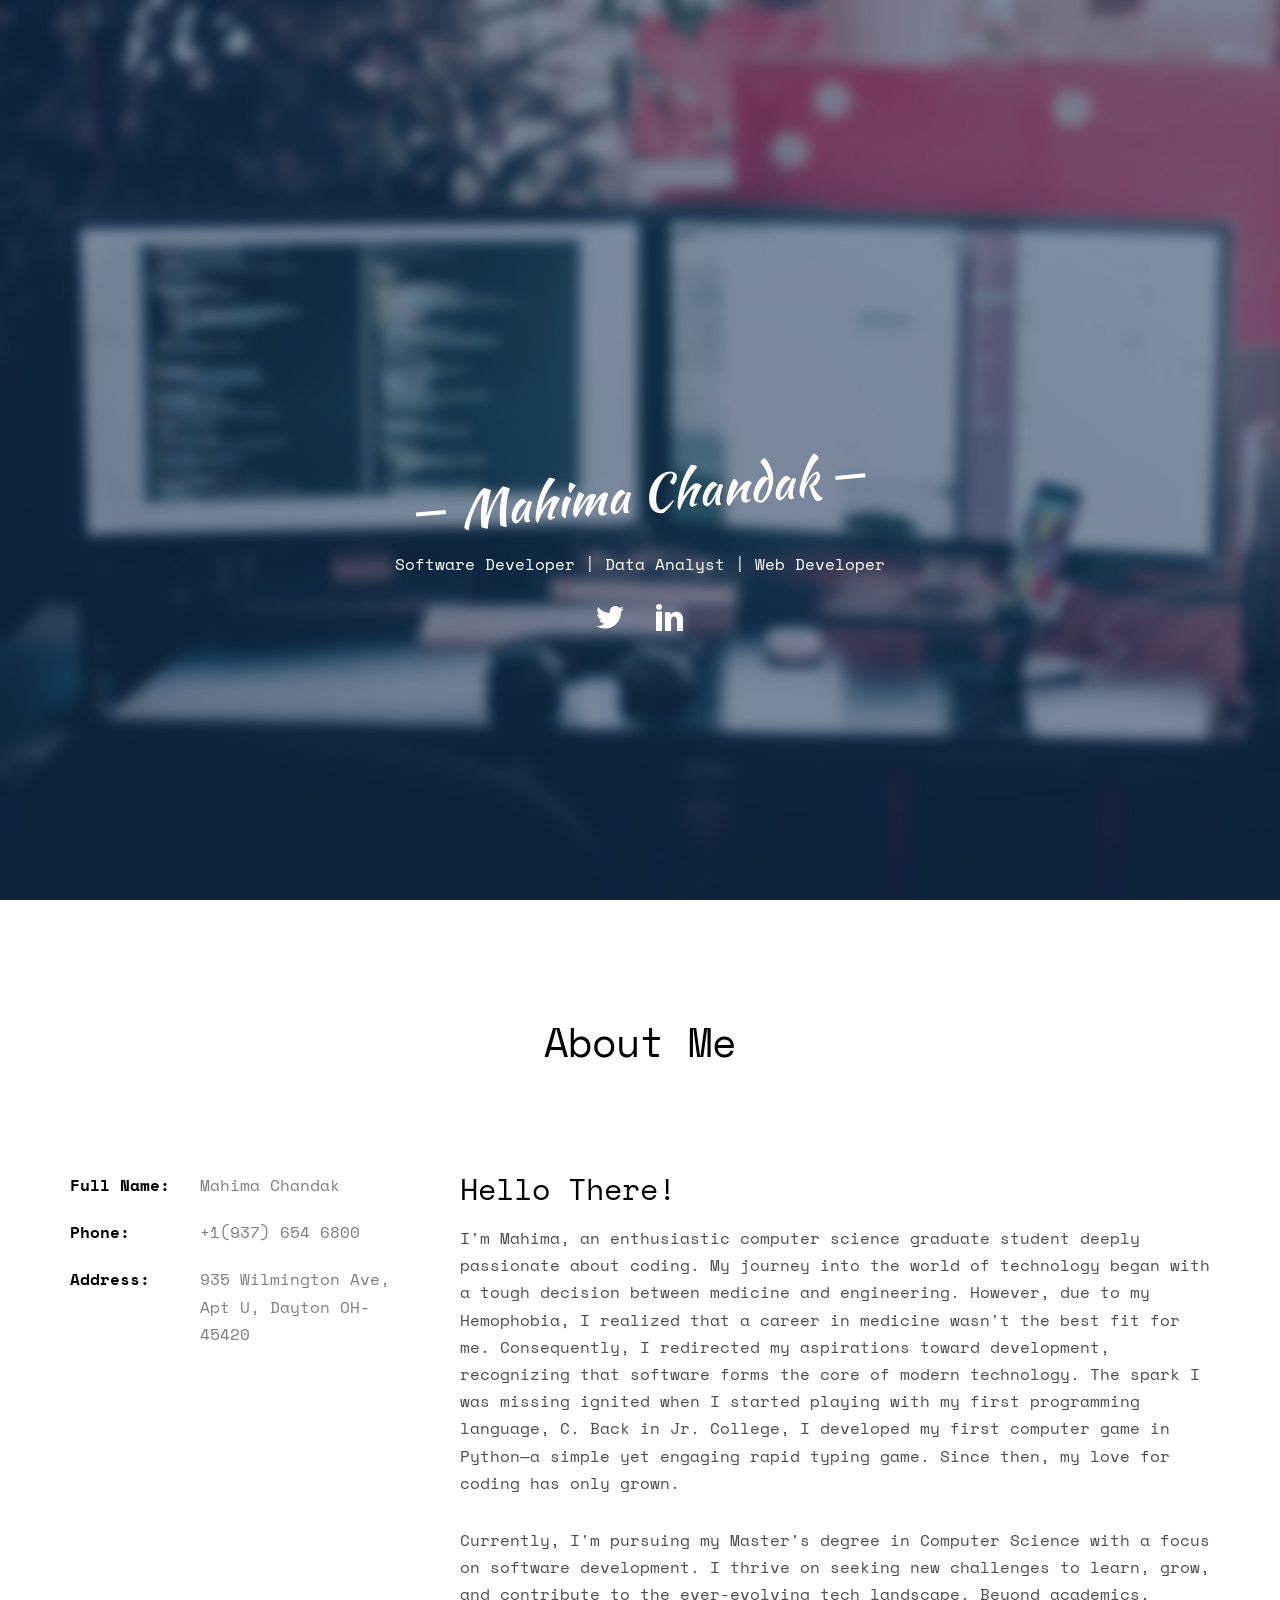
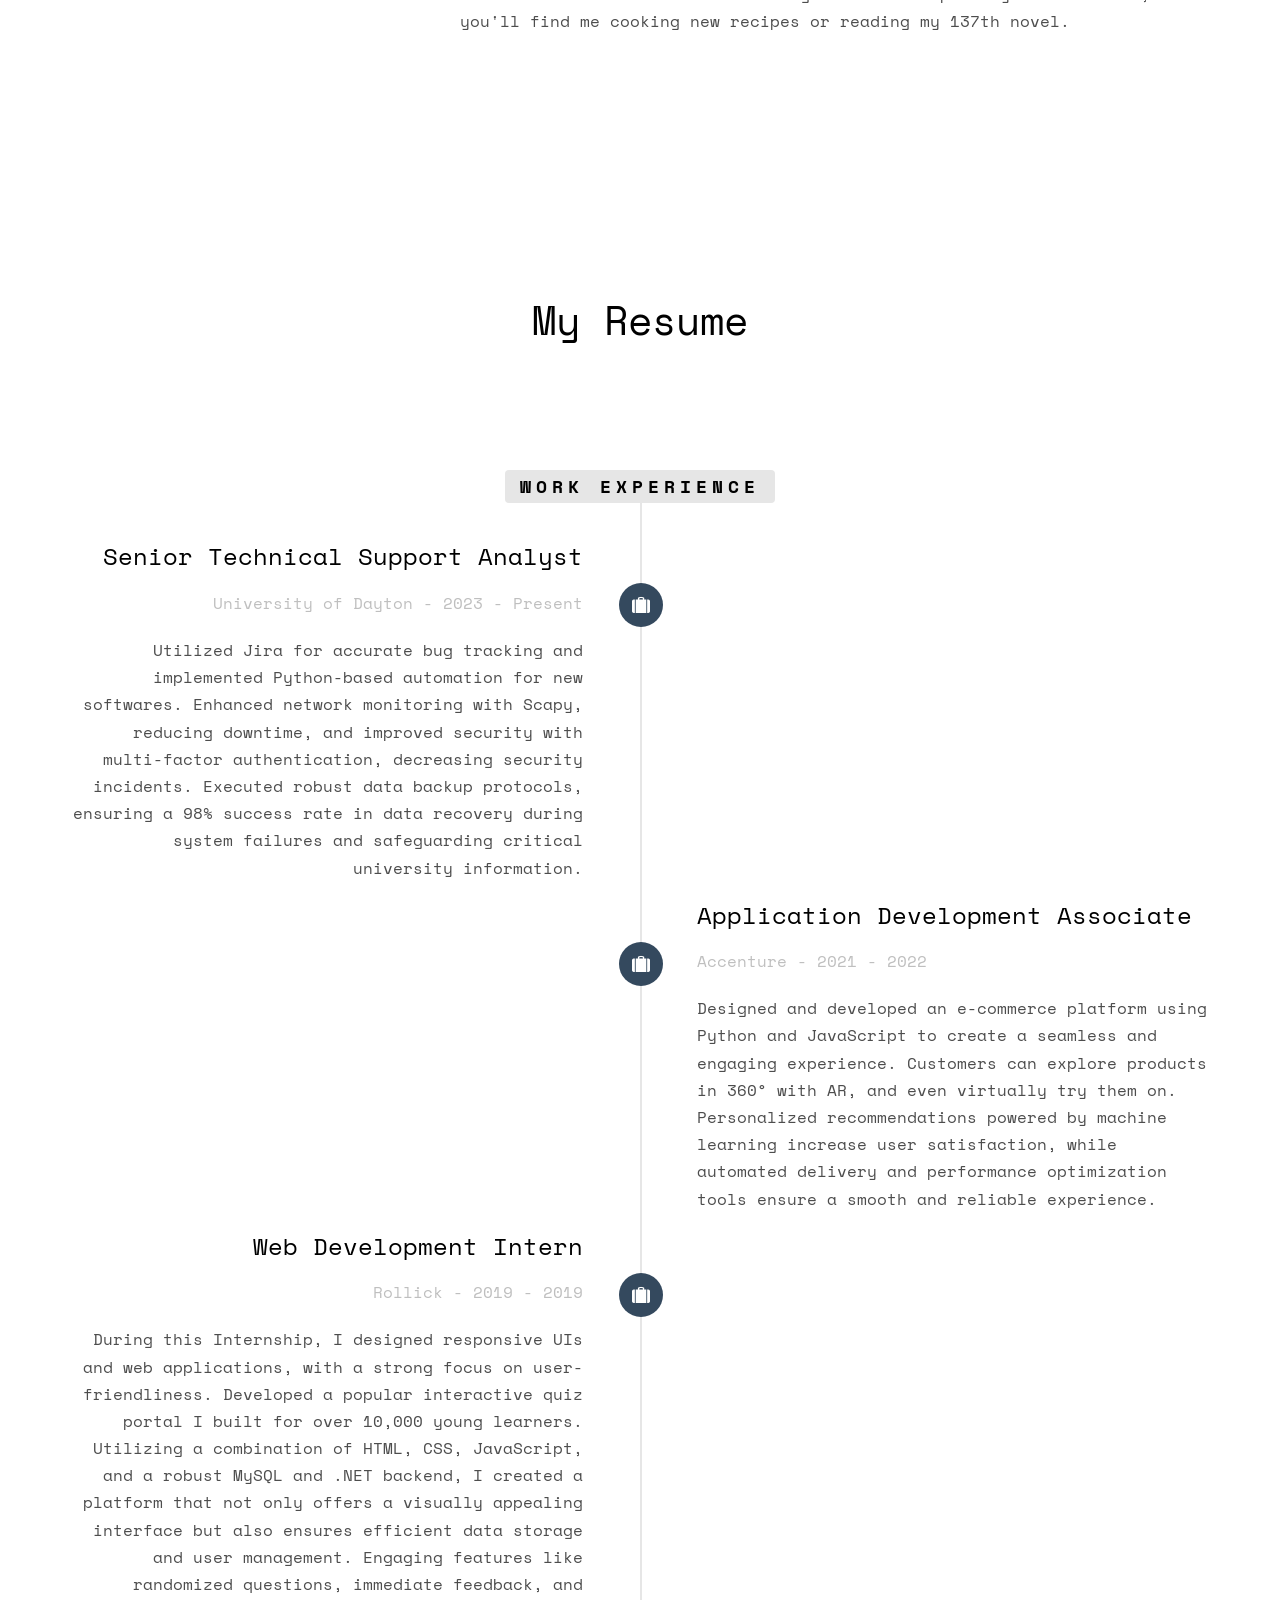
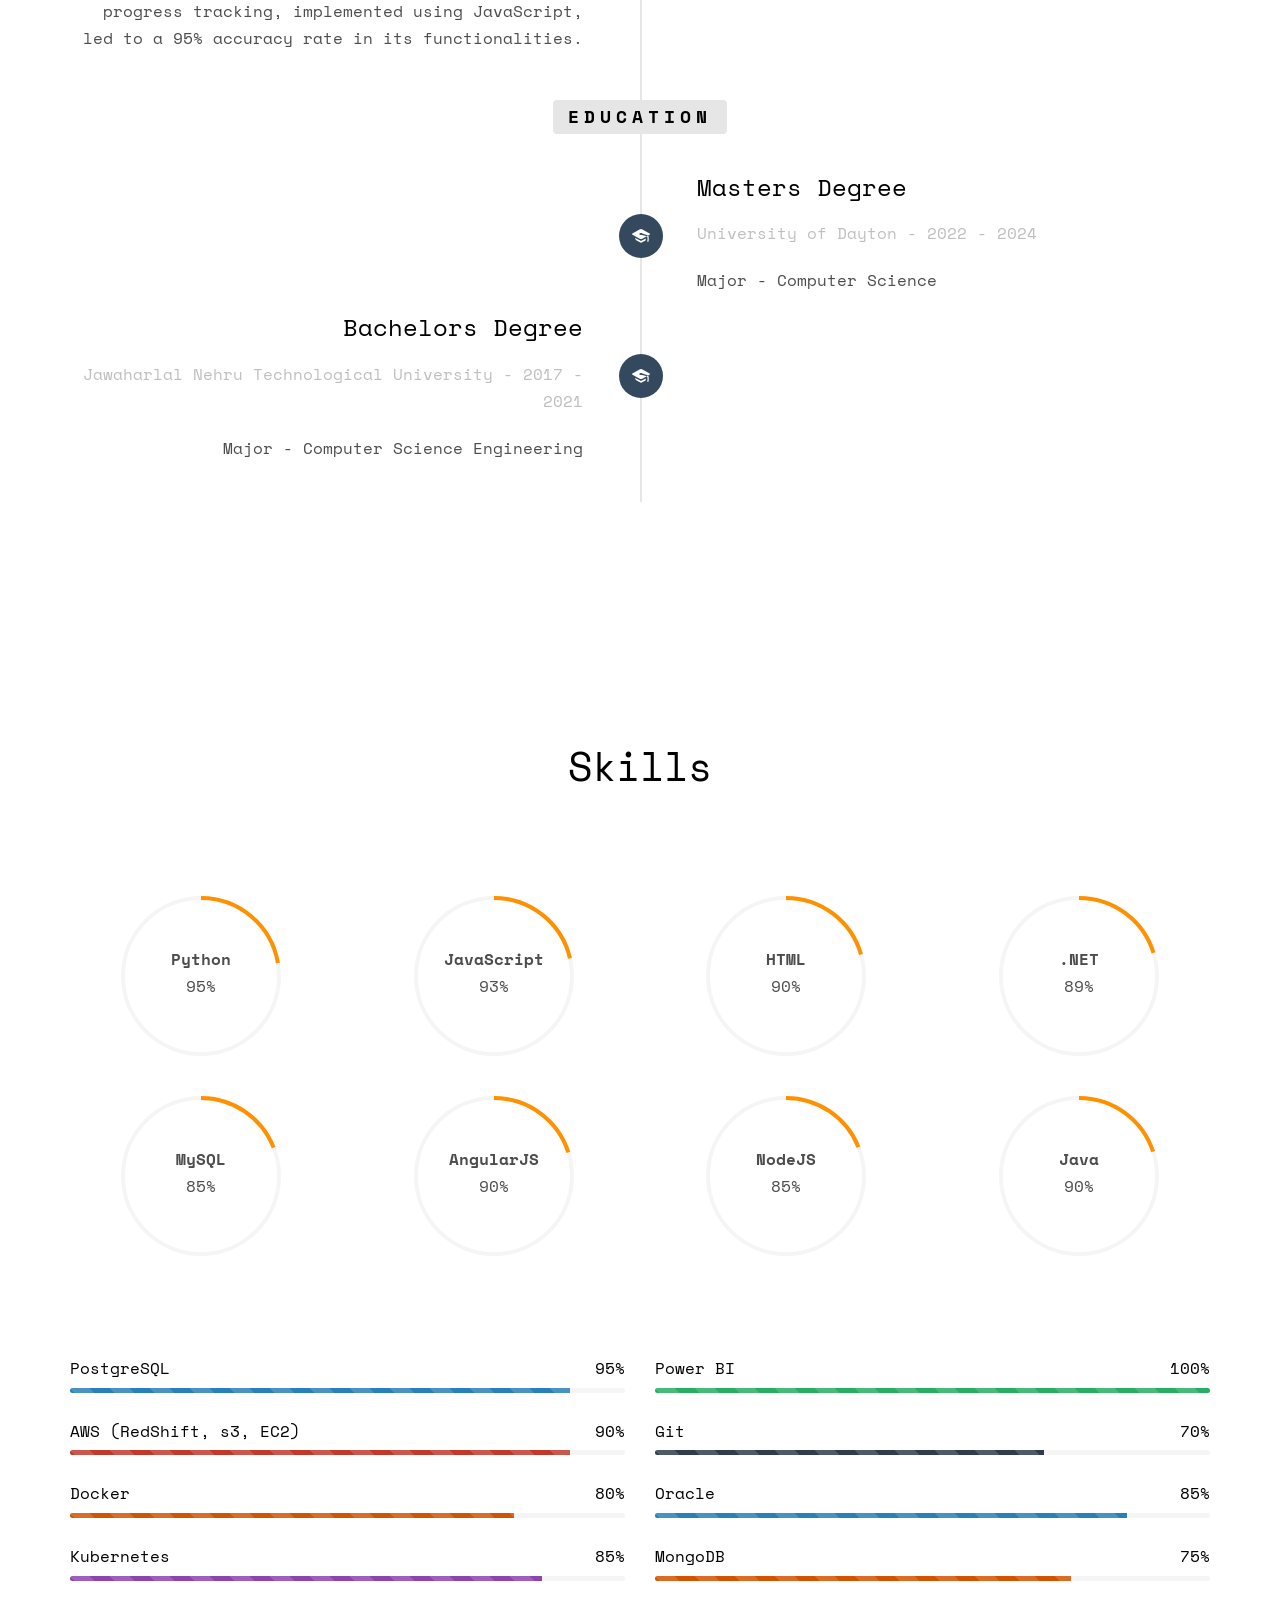
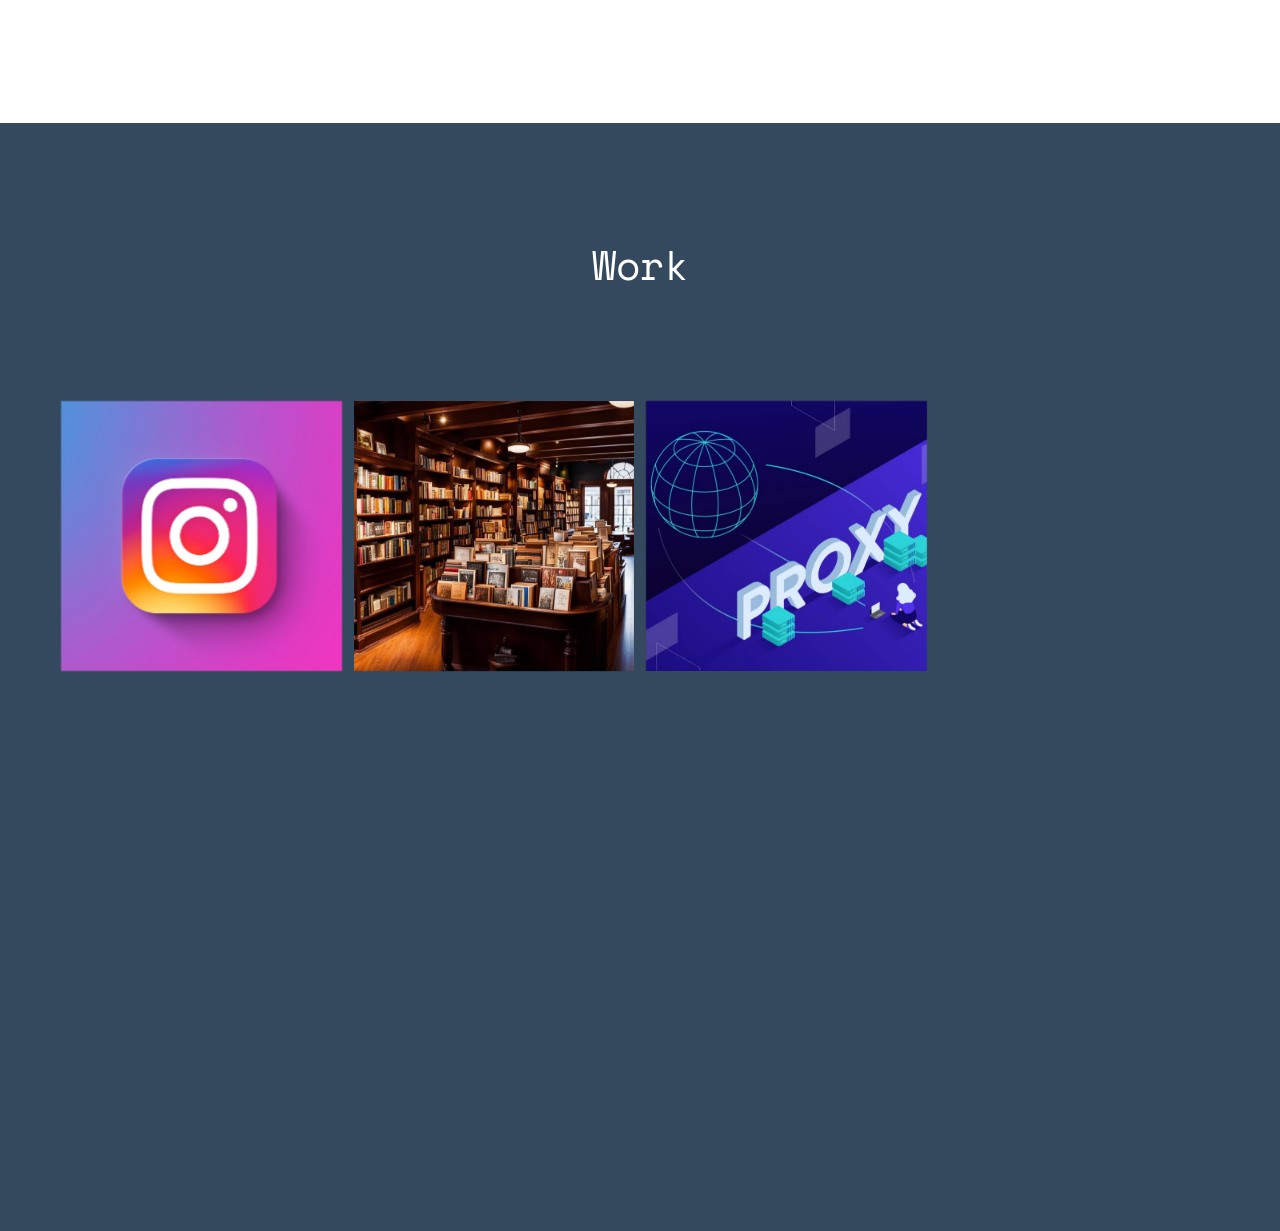
==== index.html @ 173ff475 "Add files via upload" ====
<!DOCTYPE HTML>
<html>
	<head>
	<meta charset="utf-8">
	<meta http-equiv="X-UA-Compatible" content="IE=edge">
	<title>Mahima Chandak</title>
	<meta name="viewport" content="width=device-width, initial-scale=1">
	<meta name="description" content="Portfolio site" />

  	<!-- Facebook and Twitter integration -->
	<meta property="og:title" content=""/>
	<meta property="og:image" content=""/>
	<meta property="og:url" content=""/>
	<meta property="og:site_name" content=""/>
	<meta property="og:description" content=""/>
	<meta name="twitter:title" content="" />
	<meta name="twitter:image" content="" />
	<meta name="twitter:url" content="" />
	<meta name="twitter:card" content="" />

	<link href="https://fonts.googleapis.com/css?family=Space+Mono" rel="stylesheet">
	<link href="https://fonts.googleapis.com/css?family=Kaushan+Script" rel="stylesheet">
	
	<!-- Animate.css -->
	<link rel="stylesheet" href="css/animate.css">
	<!-- Icomoon Icon Fonts-->
	<link rel="stylesheet" href="css/icomoon.css">
	<!-- Bootstrap  -->
	<link rel="stylesheet" href="css/bootstrap.css">

	<!-- Theme style  -->
	<link rel="stylesheet" href="css/style.css">

	<!-- Modernizr JS -->
	<script src="js/modernizr-2.6.2.min.js"></script>
	<!-- FOR IE9 below -->
	<!--[if lt IE 9]>
	<script src="js/respond.min.js"></script>
	<![endif]-->

	</head>
	<body>
		
	<div class="fh5co-loader"></div>
	
	<div id="page">	
	<header id="fh5co-header" class="fh5co-cover js-fullheight" role="banner" style="background-image:url(images/cover_bg_3.jpg);" data-stellar-background-ratio="0.5">
		<div class="overlay"></div>
		<div class="container">
			<div class="row">
				<div class="col-md-8 col-md-offset-2 text-center">
					<div class="display-t js-fullheight">
						<div class="display-tc js-fullheight animate-box" data-animate-effect="fadeIn">
							<div class="profile-thumb" style="background: url(images/user-3.jpg);"></div>
							<h1><span>Mahima Chandak</span></h1>
							<h3><span>Software Developer | Data Analyst | Web Developer</span></h3>
							<p>
								<ul class="fh5co-social-icons">
									<li><a href="https://twitter.com/mahimachandak5" target="_blank" rel="noreferrer"><i class="icon-twitter2"></i></a></li>
									<!-- <li><a href="#"><i class="icon-facebook2"></i></a></li> -->
									<li><a href="https://www.linkedin.com/in/chandak-mahima/" target="_blank" rel="noreferrer"x`x`><i class="icon-linkedin2"></i></a></li>
									<!-- <li><a href="#"><i class="icon-dribbble2"></i></a></li> -->
								</ul>
							</p>
						</div>
					</div>
				</div>
			</div>
		</div>
	</header>

	<div id="fh5co-about" class="animate-box">
		<div class="container">
			<div class="row">
				<div class="col-md-8 col-md-offset-2 text-center fh5co-heading">
					<h2>About Me</h2>
				</div>
			</div>
			<div class="row">
				<div class="col-md-4">
					<ul class="info">
						<li><span class="first-block">Full Name:</span><span class="second-block">Mahima Chandak</span></li>
						<li><span class="first-block">Phone:</span><span class="second-block">+1(937) 654 6800</span></li>
						<!-- <li><span class="first-block">Email:</span><span class="second-block">mahimachandak0511@gmail.com</span></li> -->
						<li><span class="first-block">Address:</span><span class="second-block">935 Wilmington Ave, Apt U, Dayton OH-45420</span></li>
					</ul>
				</div>
				<div class="col-md-8">
					<h2>Hello There!</h2>
					<p>I'm Mahima, an enthusiastic computer science graduate student deeply passionate about coding. My journey into the world of technology began with a tough decision between medicine and engineering. However, due to my Hemophobia, I realized that a career in medicine wasn't the best fit for me. Consequently, I redirected my aspirations toward development, recognizing that software forms the core of modern technology.
						The spark I was missing ignited when I started playing with my first programming language, C. Back in Jr. College, I developed my first computer game in Python—a simple yet engaging rapid typing game. Since then, my love for coding has only grown.
						</p>
					<p>Currently, I'm pursuing my Master's degree in Computer Science with a focus on software development. I thrive on seeking new challenges to learn, grow, and contribute to the ever-evolving tech landscape.
						Beyond academics, you'll find me cooking new recipes or reading my 137th novel. </p>
					<p>
						<!-- <ul class="fh5co-social-icons">
							<li><a href="#"><i class="icon-twitter2"></i></a></li>
							<li><a href="#"><i class="icon-facebook3"></i></a></li>
							<li><a href="#"><i class="icon-linkedin2"></i></a></li>
							<li><a href="#"><i class="icon-dribbble2"></i></a></li>
						</ul> -->
					</p>
				</div>
			</div>
		</div>
	</div>

	<div id="fh5co-resume" class="fh5co-bg-color">
		<div class="container">
			<div class="row animate-box">
				<div class="col-md-8 col-md-offset-2 text-center fh5co-heading">
					<h2>My Resume</h2>
				</div>
			</div>
			<div class="row">
				<div class="col-md-12 col-md-offset-0">
					<ul class="timeline">
						<li class="timeline-heading text-center animate-box">
							<div><h3>Work Experience</h3></div>
						</li>
						<li class="animate-box timeline-unverted">
							<div class="timeline-badge"><i class="icon-suitcase"></i></div>
							<div class="timeline-panel">
								<div class="timeline-heading">
									<h3 class="timeline-title">Senior Technical Support Analyst </h3>
									<span class="company">University of Dayton - 2023 - Present</span>
								</div>
								<div class="timeline-body">
									<p>Utilized Jira for accurate bug tracking and implemented Python-based automation for new softwares. Enhanced network monitoring with Scapy, reducing downtime, and improved security with multi-factor authentication, decreasing security incidents. Executed robust data backup protocols, ensuring a 98% success rate in data recovery during system failures and safeguarding critical university information.</p>
								</div>
							</div>
						</li>
						<li class="timeline-inverted animate-box">
							<div class="timeline-badge"><i class="icon-suitcase"></i></div>
							<div class="timeline-panel">
								<div class="timeline-heading">
									<h3 class="timeline-title">Application Development Associate</h3>
									<span class="company">Accenture - 2021 - 2022</span>
								</div>
								<div class="timeline-body">
									<p>Designed and developed an e-commerce platform using Python and JavaScript to create a seamless and engaging experience. Customers can explore products in 360° with AR, and even virtually try them on. Personalized recommendations powered by machine learning increase user satisfaction, while automated delivery and performance optimization tools ensure a smooth and reliable experience. </p>
								</div>
							</div>
						</li>
						<li class="animate-box timeline-unverted">
							<div class="timeline-badge"><i class="icon-suitcase"></i></div>
							<div class="timeline-panel">
								<div class="timeline-heading">
									<h3 class="timeline-title">Web Development Intern</h3>
									<span class="company">Rollick - 2019 - 2019</span>
								</div>
								<div class="timeline-body">
									<p>During this Internship, I designed responsive UIs and web applications, with a strong focus on user-friendliness. Developed a popular interactive quiz portal I built for over 10,000 young learners. Utilizing a combination of HTML, CSS, JavaScript, and a robust MySQL and .NET backend, I created a platform that not only offers a visually appealing interface but also ensures efficient data storage and user management. Engaging features like randomized questions, immediate feedback, and progress tracking, implemented using JavaScript, led to a 95% accuracy rate in its functionalities. </p>
								</div>
							</div>
						</li>
						<br>
						<li class="timeline-heading text-center animate-box">
							<div><h3>Education</h3></div>
						</li>
						<li class="timeline-inverted animate-box">
							<div class="timeline-badge"><i class="icon-graduation-cap"></i></div>
							<div class="timeline-panel">
								<div class="timeline-heading">
									<h3 class="timeline-title">Masters Degree</h3>
									<span class="company">University of Dayton - 2022 - 2024</span>
								</div>
								<div class="timeline-body">
									<p>Major - Computer Science </p> 
								</div>
							</div>
						</li>
						<li class="animate-box timeline-unverted">
							<div class="timeline-badge"><i class="icon-graduation-cap"></i></div>
							<div class="timeline-panel">
								<div class="timeline-heading">
									<h3 class="timeline-title">Bachelors Degree</h3>
									<span class="company">Jawaharlal Nehru Technological University - 2017 - 2021</span>
								</div>
								<div class="timeline-body">
									<p>Major - Computer Science Engineering</p> 
								</div>
							</div>
						</li>
						<!-- <li class="timeline-inverted animate-box">
							<div class="timeline-badge"><i class="icon-graduation-cap"></i></div>
							<div class="timeline-panel">
								<div class="timeline-heading">
									<h3 class="timeline-title">Diploma Course</h3>
									<span class="company">College Name - 1999 - 2001</span>
								</div>
								<div class="timeline-body">
									<p>Far far away, behind the word mountains, they live in Bookmarksgrove right at the coast of the Semantics, a large language ocean.</p>
								</div>
							</div>
						</li> -->
						<!-- <li class="animate-box timeline-unverted">
							<div class="timeline-badge"><i class="icon-graduation-cap"></i></div>
							<div class="timeline-panel">
								<div class="timeline-heading">
									<h3 class="timeline-title">Graduation</h3>
									<span class="company">College Name - 1994 - 1998</span>
								</div>
								<div class="timeline-body">
									<p>Far far away, behind the word mountains, far from the countries Vokalia and Consonantia, there live the blind texts.</p>
								</div>
							</div>
						</li> -->
			    	</ul>
				</div>
			</div>
		</div>
	</div>
	

	<!-- <div id="fh5co-features" class="animate-box">
		<div class="container">
			<div class="services-padding">
				<div class="row">
					<div class="col-md-8 col-md-offset-2 text-center fh5co-heading">
						<h2>My Services</h2>
					</div>
				</div>
				<div class="row">
					<div class="col-md-4 text-center">
						<div class="feature-left">
							<span class="icon">
								<i class="icon-paintbrush"></i>
							</span>
							<div class="feature-copy">
								<h3>Web Design</h3>
								<p>Facilis ipsum reprehenderit nemo molestias. Aut cum mollitia reprehenderit.</p>
							</div>
						</div>
					</div>

					<div class="col-md-4 text-center">
						<div class="feature-left">
							<span class="icon">
								<i class="icon-briefcase"></i>
							</span>
							<div class="feature-copy">
								<h3>Branding</h3>
								<p>Facilis ipsum reprehenderit nemo molestias. Aut cum mollitia reprehenderit.</p>
							</div>
						</div>

					</div>
					<div class="col-md-4 text-center">
						<div class="feature-left">
							<span class="icon">
								<i class="icon-search"></i>
							</span>
							<div class="feature-copy">
								<h3>Analytics</h3>
								<p>Facilis ipsum reprehenderit nemo molestias. Aut cum mollitia reprehenderit.</p>
							</div>
						</div>
					</div>
				</div>


				<div class="row">
					<div class="col-md-4 text-center">

						<div class="feature-left">
							<span class="icon">
								<i class="icon-bargraph"></i>
							</span>
							<div class="feature-copy">
								<h3>Web Developent</h3>
								<p>Facilis ipsum reprehenderit nemo molestias. Aut cum mollitia reprehenderit.</p>
							</div>
						</div>

					</div>

					<div class="col-md-4 text-center">
						<div class="feature-left">
							<span class="icon">
								<i class="icon-genius"></i>
							</span>
							<div class="feature-copy">
								<h3>Web Marketing</h3>
								<p>Facilis ipsum reprehenderit nemo molestias. Aut cum mollitia reprehenderit.</p>
							</div>
						</div>

					</div>
					<div class="col-md-4 text-center">
						<div class="feature-left">
							<span class="icon">
								<i class="icon-chat"></i>
							</span>
							<div class="feature-copy">
								<h3>Support</h3>
								<p>Facilis ipsum reprehenderit nemo molestias. Aut cum mollitia reprehenderit.</p>
							</div>
						</div>
					</div>
				</div>
			</div>
		</div>
	</div> -->

	<div id="fh5co-skills" class="animate-box">
		<div class="container">
			<div class="row">
				<div class="col-md-8 col-md-offset-2 text-center fh5co-heading">
					<h2>Skills</h2>
				</div>
			</div>
			<div class="row row-pb-md">
				<div class="col-md-3 col-sm-6 col-xs-12 text-center">
					<div class="chart" data-percent="95"><span><strong>Python</strong>95%</span></div>
				</div>
				<div class="col-md-3 col-sm-6 col-xs-12 text-center">
					<div class="chart" data-percent="93"><span><strong>JavaScript</strong>93%</span></div>
				</div>
				<div class="col-md-3 col-sm-6 col-xs-12 text-center">
					<div class="chart" data-percent="90"><span><strong>HTML</strong>90%</span></div>
				</div>

				<div class="col-md-3 col-sm-6 col-xs-12 text-center">
					<div class="chart" data-percent="89"><span><strong>.NET</strong>89%</span></div>
				</div>
				<div class="col-md-3 col-sm-6 col-xs-12 text-center">
					<div class="chart" data-percent="85"><span><strong>MySQL</strong>85%</span></div>
				</div>
				<div class="col-md-3 col-sm-6 col-xs-12 text-center">
					<div class="chart" data-percent="90"><span><strong>AngularJS</strong>90%</span></div>
				</div>
				<div class="col-md-3 col-sm-6 col-xs-12 text-center">
					<div class="chart" data-percent="85"><span><strong>NodeJS</strong>85%</span></div>
				</div>
				<div class="col-md-3 col-sm-6 col-xs-12 text-center">
					<div class="chart" data-percent="90"><span><strong>Java</strong>90%</span></div>
				</div>
			</div>
			<div class="row">
				<div class="col-md-6">
					<div class="progress-wrap">
						<h3><span class="name-left">PostgreSQL</span><span class="value-right">95%</span></h3>
						<div class="progress">
						  <div class="progress-bar progress-bar-1 progress-bar-striped active" role="progressbar"
						  aria-valuenow="90" aria-valuemin="0" aria-valuemax="100" style="width:90%">
						  </div>
						</div>
					</div>
					<div class="progress-wrap">
						<h3><span class="name-left">AWS (RedShift, s3, EC2)</span><span class="value-right">90%</span></h3>
						<div class="progress">
						  <div class="progress-bar progress-bar-2 progress-bar-striped active" role="progressbar"
						  aria-valuenow="90" aria-valuemin="0" aria-valuemax="100" style="width:90%">
						  </div>
						</div>
					</div>
					<div class="progress-wrap">
						<h3><span class="name-left">Docker</span><span class="value-right">80%</span></h3>
						<div class="progress">
						  <div class="progress-bar progress-bar-3 progress-bar-striped active" role="progressbar"
						  aria-valuenow="80" aria-valuemin="0" aria-valuemax="100" style="width:80%">
						  </div>
						</div>
					</div>
					<div class="progress-wrap">
						<h3><span class="name-left">Kubernetes</span><span class="value-right">85%</span></h3>
						<div class="progress">
						  <div class="progress-bar progress-bar-4 progress-bar-striped active" role="progressbar"
						  aria-valuenow="85" aria-valuemin="0" aria-valuemax="100" style="width:85%">
						  </div>
						</div>
					</div>
				</div>
				<div class="col-md-6">
					<div class="progress-wrap">
						<h3><span class="name-left">Power BI</span><span class="value-right">100%</span></h3>
						<div class="progress">
						  <div class="progress-bar progress-bar-5 progress-bar-striped active" role="progressbar"
						  aria-valuenow="100" aria-valuemin="0" aria-valuemax="100" style="width:100%">
						  </div>
						</div>
					</div>
					<div class="progress-wrap">
						<h3><span class="name-left">Git</span><span class="value-right">70%</span></h3>
						<div class="progress">
						  <div class="progress-bar progress-bar-striped active" role="progressbar"
						  aria-valuenow="70" aria-valuemin="0" aria-valuemax="100" style="width:70%">
						  </div>
						</div>
					</div>
					<div class="progress-wrap">
						<h3><span class="name-left">Oracle</span><span class="value-right">85%</span></h3>
						<div class="progress">
						  <div class="progress-bar progress-bar-1 progress-bar-striped active" role="progressbar"
						  aria-valuenow="85" aria-valuemin="0" aria-valuemax="100" style="width:85%">
						  </div>
						</div>
					</div>
					<div class="progress-wrap">
						<h3><span class="name-left">MongoDB</span><span class="value-right">75%</span></h3>
						<div class="progress">
						  <div class="progress-bar progress-bar-3 progress-bar-striped active" role="progressbar"
						  aria-valuenow="75" aria-valuemin="0" aria-valuemax="100" style="width:75%">
						  </div>
						</div>
					</div>
				</div>
			</div>
		</div>
	</div>

	<div id="fh5co-work" class="fh5co-bg-dark">
		<div class="container">
			<div class="row animate-box">
				<div class="col-md-8 col-md-offset-2 text-center fh5co-heading">
					<h2>Work</h2>
				</div>
			</div>
			<div class="row">
				<div class="col-md-3 text-center col-padding animate-box">
					<a href="#" class="work" style="background-image: url(images/portfolio-1.webp);">
						<div class="desc">
							<h3>Instagram Database</h3>
							<span>Analyzed Instagram website functionalities, optimizing schema efficiency through an Oracle database system design. Implemented a user-friendly web interface for the Instagram database.</span>
						</div>
					</a>
				</div>
				<div class="col-md-3 text-center col-padding animate-box">
					<a href="#" class="work" style="background-image: url(images/portfolio-2.jpg);">
						<div class="desc">
							<h3>Bookstore Database</h3>
							<span>Designed and implemented SQL relational database tables for a retail bookstore, executing queries for orders and sales. Collaborated on a web interface to enhance the user experience for seamless interaction with the database.</span>
						</div>
					</a>
				</div>
				<div class="col-md-3 text-center col-padding animate-box">
					<a href="#" class="work" style="background-image: url(images/portfolio-3.jpg);">
						<div class="desc">
							<h3>HTTP Web Proxy Server</h3>
							<span>Built a web proxy server using Python 3’s socket for efficient TCP connections. This project optimized website loading times by serving frequently accessed pages from a local cache, demonstrating proficiency in network programming, caching strategies. </span>
						</div>
					</a>
				</div>
				<div class="col-md-3 text-center col-padding animate-box">
					<a href="#" class="work" style="background-image: url(images/portfolio-4.jpg);">
						<div class="desc">
							<h3>Credit Card Fraud Detection</h3>
							<span>Built a fraud detection model using Python's scikit-learn and C# for logistic regression on Kaggle's credit card data, leveraging Pandas, NumPy, and Matplotlib for data analysis and visualization.

							</span>
						</div>
					</a>
				</div>
				<!-- <div class="col-md-3 text-center col-padding animate-box">
					<a href="#" class="work" style="background-image: url(images/portfolio-5.jpg);">
						<div class="desc">
							<h3>Project Name</h3>
							<span>Website</span>
						</div>
					</a>
				</div> -->
				<!-- <div class="col-md-3 text-center col-padding animate-box">
					<a href="#" class="work" style="background-image: url(images/portfolio-6.jpg);">
						<div class="desc">
							<h3>Project Name</h3>
							<span>Illustration</span>
						</div>
					</a>
				</div> -->
				<!-- <div class="col-md-3 text-center col-padding animate-box">
					<a href="#" class="work" style="background-image: url(images/portfolio-7.jpg);">
						<div class="desc">
							<h3>Project Name</h3>
							<span>Brading</span>
						</div>
					</a>
				</div> -->
				<!-- <div class="col-md-3 text-center col-padding animate-box">
					<a href="#" class="work" style="background-image: url(images/portfolio-8.jpg);">
						<div class="desc">
							<h3>Project Name</h3>
							<span>Illustration</span>
						</div>
					</a>
				</div> -->
			</div>
		</div>
	</div>
	
	<div id="fh5co-started" class="fh5co-bg-dark">
		<div class="overlay"></div>
		<div class="container">
			<div class="row animate-box">
				<div class="col-md-8 col-md-offset-2 text-center fh5co-heading">
					<h2>Hire Me!</h2>
					<p>Whether you're looking to hire a developer or just want to chat and learn more about my work, I hope this portfolio provides a glimpse. If not, feel free to reach out to me on LinkedIn or email me at mahimachandak0511@gmail.com.</p>
					<!-- <p><a href="#" class="btn btn-default btn-lg">Contact Us</a></p> -->
				</div>
			</div>
		</div>
	</div>
	
	<!-- <div id="fh5co-footer">
		<div class="container">
			<div class="row">
				<div class="col-md-12">
					<p>&copy; 2017 Free HTML5 Template. All Rights Reserved. <br>Designed by <a href="http://freehtml5.co" target="_blank">FreeHTML5.co</a> Demo Images: <a href="http://unsplash.com" target="_blank">Unsplash</a></p>
				</div>
			</div>
		</div>
	</div> -->

	<div class="gototop js-top">
		<a href="#" class="js-gotop"><i class="icon-arrow-up22"></i></a>
	</div>
	
	<!-- jQuery -->
	<script src="js/jquery.min.js"></script>
	<!-- jQuery Easing -->
	<script src="js/jquery.easing.1.3.js"></script>
	<!-- Bootstrap -->
	<script src="js/bootstrap.min.js"></script>
	<!-- Waypoints -->
	<script src="js/jquery.waypoints.min.js"></script>
	<!-- Stellar Parallax -->
	<script src="js/jquery.stellar.min.js"></script>
	<!-- Easy PieChart -->
	<script src="js/jquery.easypiechart.min.js"></script>
	
	<!-- Main -->
	<script src="js/main.js"></script>

	</body>
</html>
---- css/icomoon.css ----
@font-face {
    font-family: 'icomoon';
    src:    url('fonts/icomoon.eot?1oniuf');
    src:    url('fonts/icomoon.eot?1oniuf#iefix') format('embedded-opentype'),
        url('fonts/icomoon.ttf?1oniuf') format('truetype'),
        url('fonts/icomoon.woff?1oniuf') format('woff'),
        url('fonts/icomoon.svg?1oniuf#icomoon') format('svg');
    font-weight: normal;
    font-style: normal;
}

[class^="icon-"], [class*=" icon-"] {
    /* use !important to prevent issues with browser extensions that change fonts */
    font-family: 'icomoon' !important;
    speak: none;
    font-style: normal;
    font-weight: normal;
    font-variant: normal;
    text-transform: none;
    line-height: 1;

    /* Better Font Rendering =========== */
    -webkit-font-smoothing: antialiased;
    -moz-osx-font-smoothing: grayscale;
}

.icon-mobile:before {
    content: "\e000";
}
.icon-laptop:before {
    content: "\e001";
}
.icon-desktop:before {
    content: "\e002";
}
.icon-tablet:before {
    content: "\e003";
}
.icon-phone:before {
    content: "\e004";
}
.icon-document:before {
    content: "\e005";
}
.icon-documents:before {
    content: "\e006";
}
.icon-search:before {
    content: "\e007";
}
.icon-clipboard:before {
    content: "\e008";
}
.icon-newspaper:before {
    content: "\e009";
}
.icon-notebook:before {
    content: "\e00a";
}
.icon-book-open:before {
    content: "\e00b";
}
.icon-browser:before {
    content: "\e00c";
}
.icon-calendar:before {
    content: "\e00d";
}
.icon-presentation:before {
    content: "\e00e";
}
.icon-picture:before {
    content: "\e00f";
}
.icon-pictures:before {
    content: "\e010";
}
.icon-video:before {
    content: "\e011";
}
.icon-camera:before {
    content: "\e012";
}
.icon-printer:before {
    content: "\e013";
}
.icon-toolbox:before {
    content: "\e014";
}
.icon-briefcase:before {
    content: "\e015";
}
.icon-wallet:before {
    content: "\e016";
}
.icon-gift:before {
    content: "\e017";
}
.icon-bargraph:before {
    content: "\e018";
}
.icon-grid:before {
    content: "\e019";
}
.icon-expand:before {
    content: "\e01a";
}
.icon-focus:before {
    content: "\e01b";
}
.icon-edit:before {
    content: "\e01c";
}
.icon-adjustments:before {
    content: "\e01d";
}
.icon-ribbon:before {
    content: "\e01e";
}
.icon-hourglass:before {
    content: "\e01f";
}
.icon-lock:before {
    content: "\e020";
}
.icon-megaphone:before {
    content: "\e021";
}
.icon-shield:before {
    content: "\e022";
}
.icon-trophy:before {
    content: "\e023";
}
.icon-flag:before {
    content: "\e024";
}
.icon-map:before {
    content: "\e025";
}
.icon-puzzle:before {
    content: "\e026";
}
.icon-basket:before {
    content: "\e027";
}
.icon-envelope:before {
    content: "\e028";
}
.icon-streetsign:before {
    content: "\e029";
}
.icon-telescope:before {
    content: "\e02a";
}
.icon-gears:before {
    content: "\e02b";
}
.icon-key:before {
    content: "\e02c";
}
.icon-paperclip:before {
    content: "\e02d";
}
.icon-attachment:before {
    content: "\e02e";
}
.icon-pricetags:before {
    content: "\e02f";
}
.icon-lightbulb:before {
    content: "\e030";
}
.icon-layers:before {
    content: "\e031";
}
.icon-pencil:before {
    content: "\e032";
}
.icon-tools:before {
    content: "\e033";
}
.icon-tools-2:before {
    content: "\e034";
}
.icon-scissors:before {
    content: "\e035";
}
.icon-paintbrush:before {
    content: "\e036";
}
.icon-magnifying-glass:before {
    content: "\e037";
}
.icon-circle-compass:before {
    content: "\e038";
}
.icon-linegraph:before {
    content: "\e039";
}
.icon-mic:before {
    content: "\e03a";
}
.icon-strategy:before {
    content: "\e03b";
}
.icon-beaker:before {
    content: "\e03c";
}
.icon-caution:before {
    content: "\e03d";
}
.icon-recycle:before {
    content: "\e03e";
}
.icon-anchor:before {
    content: "\e03f";
}
.icon-profile-male:before {
    content: "\e040";
}
.icon-profile-female:before {
    content: "\e041";
}
.icon-bike:before {
    content: "\e042";
}
.icon-wine:before {
    content: "\e043";
}
.icon-hotairballoon:before {
    content: "\e044";
}
.icon-globe:before {
    content: "\e045";
}
.icon-genius:before {
    content: "\e046";
}
.icon-map-pin:before {
    content: "\e047";
}
.icon-dial:before {
    content: "\e048";
}
.icon-chat:before {
    content: "\e049";
}
.icon-heart:before {
    content: "\e04a";
}
.icon-cloud:before {
    content: "\e04b";
}
.icon-upload:before {
    content: "\e04c";
}
.icon-download:before {
    content: "\e04d";
}
.icon-target:before {
    content: "\e04e";
}
.icon-hazardous:before {
    content: "\e04f";
}
.icon-piechart:before {
    content: "\e050";
}
.icon-speedometer:before {
    content: "\e051";
}
.icon-global:before {
    content: "\e052";
}
.icon-compass:before {
    content: "\e053";
}
.icon-lifesaver:before {
    content: "\e054";
}
.icon-clock:before {
    content: "\e055";
}
.icon-aperture:before {
    content: "\e056";
}
.icon-quote:before {
    content: "\e057";
}
.icon-scope:before {
    content: "\e058";
}
.icon-alarmclock:before {
    content: "\e059";
}
.icon-refresh:before {
    content: "\e05a";
}
.icon-happy:before {
    content: "\e05b";
}
.icon-sad:before {
    content: "\e05c";
}
.icon-facebook:before {
    content: "\e05d";
}
.icon-twitter:before {
    content: "\e05e";
}
.icon-googleplus:before {
    content: "\e05f";
}
.icon-rss:before {
    content: "\e060";
}
.icon-tumblr:before {
    content: "\e061";
}
.icon-linkedin:before {
    content: "\e062";
}
.icon-dribbble:before {
    content: "\e063";
}
.icon-box2:before {
    content: "\ea82";
}
.icon-write:before {
    content: "\ea83";
}
.icon-clock2:before {
    content: "\ea84";
}
.icon-reply2:before {
    content: "\ea85";
}
.icon-reply-all2:before {
    content: "\ea86";
}
.icon-forward2:before {
    content: "\ea87";
}
.icon-flag2:before {
    content: "\ea88";
}
.icon-search2:before {
    content: "\ea89";
}
.icon-trash2:before {
    content: "\ea8a";
}
.icon-envelope2:before {
    content: "\ea8b";
}
.icon-bubble:before {
    content: "\ea8c";
}
.icon-bubbles:before {
    content: "\ea8d";
}
.icon-user2:before {
    content: "\ea8e";
}
.icon-users2:before {
    content: "\ea8f";
}
.icon-cloud2:before {
    content: "\ea90";
}
.icon-download2:before {
    content: "\ea91";
}
.icon-upload2:before {
    content: "\ea92";
}
.icon-rain:before {
    content: "\ea93";
}
.icon-sun:before {
    content: "\ea94";
}
.icon-moon2:before {
    content: "\ea95";
}
.icon-bell2:before {
    content: "\ea96";
}
.icon-folder2:before {
    content: "\ea97";
}
.icon-pin2:before {
    content: "\ea98";
}
.icon-sound2:before {
    content: "\ea99";
}
.icon-microphone:before {
    content: "\ea9a";
}
.icon-camera2:before {
    content: "\ea9b";
}
.icon-image2:before {
    content: "\ea9c";
}
.icon-cog2:before {
    content: "\ea9d";
}
.icon-calendar2:before {
    content: "\ea9e";
}
.icon-book2:before {
    content: "\ea9f";
}
.icon-map-marker:before {
    content: "\eaa0";
}
.icon-store:before {
    content: "\eaa1";
}
.icon-support:before {
    content: "\eaa2";
}
.icon-tag2:before {
    content: "\eaa3";
}
.icon-heart2:before {
    content: "\eaa4";
}
.icon-video-camera:before {
    content: "\eaa5";
}
.icon-trophy2:before {
    content: "\eaa6";
}
.icon-cart:before {
    content: "\eaa7";
}
.icon-eye2:before {
    content: "\eaa8";
}
.icon-cancel:before {
    content: "\eaa9";
}
.icon-chart:before {
    content: "\eaaa";
}
.icon-target2:before {
    content: "\eaab";
}
.icon-printer2:before {
    content: "\eaac";
}
.icon-location2:before {
    content: "\eaad";
}
.icon-bookmark2:before {
    content: "\eaae";
}
.icon-monitor:before {
    content: "\eaaf";
}
.icon-cross2:before {
    content: "\eab0";
}
.icon-plus2:before {
    content: "\eab1";
}
.icon-left:before {
    content: "\eab2";
}
.icon-up:before {
    content: "\eab3";
}
.icon-browser2:before {
    content: "\eab4";
}
.icon-windows:before {
    content: "\eab5";
}
.icon-switch2:before {
    content: "\eab6";
}
.icon-dashboard:before {
    content: "\eab7";
}
.icon-play:before {
    content: "\eab8";
}
.icon-fast-forward:before {
    content: "\eab9";
}
.icon-next:before {
    content: "\eaba";
}
.icon-refresh2:before {
    content: "\eabb";
}
.icon-film:before {
    content: "\eabc";
}
.icon-home2:before {
    content: "\eabd";
}
.icon-add-to-list:before {
    content: "\e901";
}
.icon-classic-computer:before {
    content: "\e902";
}
.icon-controller-fast-backward:before {
    content: "\e903";
}
.icon-creative-commons-attribution:before {
    content: "\e904";
}
.icon-creative-commons-noderivs:before {
    content: "\e905";
}
.icon-creative-commons-noncommercial-eu:before {
    content: "\e906";
}
.icon-creative-commons-noncommercial-us:before {
    content: "\e907";
}
.icon-creative-commons-public-domain:before {
    content: "\e908";
}
.icon-creative-commons-remix:before {
    content: "\e909";
}
.icon-creative-commons-share:before {
    content: "\e90a";
}
.icon-creative-commons-sharealike:before {
    content: "\e90b";
}
.icon-creative-commons:before {
    content: "\e90c";
}
.icon-document-landscape:before {
    content: "\e90d";
}
.icon-remove-user:before {
    content: "\e90e";
}
.icon-warning:before {
    content: "\e90f";
}
.icon-arrow-bold-down:before {
    content: "\e910";
}
.icon-arrow-bold-left:before {
    content: "\e911";
}
.icon-arrow-bold-right:before {
    content: "\e912";
}
.icon-arrow-bold-up:before {
    content: "\e913";
}
.icon-arrow-down:before {
    content: "\e914";
}
.icon-arrow-left:before {
    content: "\e915";
}
.icon-arrow-long-down:before {
    content: "\e916";
}
.icon-arrow-long-left:before {
    content: "\e917";
}
.icon-arrow-long-right:before {
    content: "\e918";
}
.icon-arrow-long-up:before {
    content: "\e919";
}
.icon-arrow-right:before {
    content: "\e91a";
}
.icon-arrow-up:before {
    content: "\e91b";
}
.icon-arrow-with-circle-down:before {
    content: "\e91c";
}
.icon-arrow-with-circle-left:before {
    content: "\e91d";
}
.icon-arrow-with-circle-right:before {
    content: "\e91e";
}
.icon-arrow-with-circle-up:before {
    content: "\e91f";
}
.icon-bookmark:before {
    content: "\e920";
}
.icon-bookmarks:before {
    content: "\e921";
}
.icon-chevron-down:before {
    content: "\e922";
}
.icon-chevron-left:before {
    content: "\e923";
}
.icon-chevron-right:before {
    content: "\e924";
}
.icon-chevron-small-down:before {
    content: "\e925";
}
.icon-chevron-small-left:before {
    content: "\e926";
}
.icon-chevron-small-right:before {
    content: "\e927";
}
.icon-chevron-small-up:before {
    content: "\e928";
}
.icon-chevron-thin-down:before {
    content: "\e929";
}
.icon-chevron-thin-left:before {
    content: "\e92a";
}
.icon-chevron-thin-right:before {
    content: "\e92b";
}
.icon-chevron-thin-up:before {
    content: "\e92c";
}
.icon-chevron-up:before {
    content: "\e92d";
}
.icon-chevron-with-circle-down:before {
    content: "\e92e";
}
.icon-chevron-with-circle-left:before {
    content: "\e92f";
}
.icon-chevron-with-circle-right:before {
    content: "\e930";
}
.icon-chevron-with-circle-up:before {
    content: "\e931";
}
.icon-cloud3:before {
    content: "\e932";
}
.icon-controller-fast-forward:before {
    content: "\e933";
}
.icon-controller-jump-to-start:before {
    content: "\e934";
}
.icon-controller-next:before {
    content: "\e935";
}
.icon-controller-paus:before {
    content: "\e936";
}
.icon-controller-play:before {
    content: "\e937";
}
.icon-controller-record:before {
    content: "\e938";
}
.icon-controller-stop:before {
    content: "\e939";
}
.icon-controller-volume:before {
    content: "\e93a";
}
.icon-dot-single:before {
    content: "\e93b";
}
.icon-dots-three-horizontal:before {
    content: "\e93c";
}
.icon-dots-three-vertical:before {
    content: "\e93d";
}
.icon-dots-two-horizontal:before {
    content: "\e93e";
}
.icon-dots-two-vertical:before {
    content: "\e93f";
}
.icon-download3:before {
    content: "\e940";
}
.icon-emoji-flirt:before {
    content: "\e941";
}
.icon-flow-branch:before {
    content: "\e942";
}
.icon-flow-cascade:before {
    content: "\e943";
}
.icon-flow-line:before {
    content: "\e944";
}
.icon-flow-parallel:before {
    content: "\e945";
}
.icon-flow-tree:before {
    content: "\e946";
}
.icon-install:before {
    content: "\e947";
}
.icon-layers2:before {
    content: "\e948";
}
.icon-open-book:before {
    content: "\e949";
}
.icon-resize-100:before {
    content: "\e94a";
}
.icon-resize-full-screen:before {
    content: "\e94b";
}
.icon-save:before {
    content: "\e94c";
}
.icon-select-arrows:before {
    content: "\e94d";
}
.icon-sound-mute:before {
    content: "\e94e";
}
.icon-sound:before {
    content: "\e94f";
}
.icon-trash:before {
    content: "\e950";
}
.icon-triangle-down:before {
    content: "\e951";
}
.icon-triangle-left:before {
    content: "\e952";
}
.icon-triangle-right:before {
    content: "\e953";
}
.icon-triangle-up:before {
    content: "\e954";
}
.icon-uninstall:before {
    content: "\e955";
}
.icon-upload-to-cloud:before {
    content: "\e956";
}
.icon-upload3:before {
    content: "\e957";
}
.icon-add-user:before {
    content: "\e958";
}
.icon-address:before {
    content: "\e959";
}
.icon-adjust:before {
    content: "\e95a";
}
.icon-air:before {
    content: "\e95b";
}
.icon-aircraft-landing:before {
    content: "\e95c";
}
.icon-aircraft-take-off:before {
    content: "\e95d";
}
.icon-aircraft:before {
    content: "\e95e";
}
.icon-align-bottom:before {
    content: "\e95f";
}
.icon-align-horizontal-middle:before {
    content: "\e960";
}
.icon-align-left:before {
    content: "\e961";
}
.icon-align-right:before {
    content: "\e962";
}
.icon-align-top:before {
    content: "\e963";
}
.icon-align-vertical-middle:before {
    content: "\e964";
}
.icon-archive:before {
    content: "\e965";
}
.icon-area-graph:before {
    content: "\e966";
}
.icon-attachment2:before {
    content: "\e967";
}
.icon-awareness-ribbon:before {
    content: "\e968";
}
.icon-back-in-time:before {
    content: "\e969";
}
.icon-back:before {
    content: "\e96a";
}
.icon-bar-graph:before {
    content: "\e96b";
}
.icon-battery:before {
    content: "\e96c";
}
.icon-beamed-note:before {
    content: "\e96d";
}
.icon-bell:before {
    content: "\e96e";
}
.icon-blackboard:before {
    content: "\e96f";
}
.icon-block:before {
    content: "\e970";
}
.icon-book:before {
    content: "\e971";
}
.icon-bowl:before {
    content: "\e972";
}
.icon-box:before {
    content: "\e973";
}
.icon-briefcase2:before {
    content: "\e974";
}
.icon-browser3:before {
    content: "\e975";
}
.icon-brush:before {
    content: "\e976";
}
.icon-bucket:before {
    content: "\e977";
}
.icon-cake:before {
    content: "\e978";
}
.icon-calculator:before {
    content: "\e979";
}
.icon-calendar3:before {
    content: "\e97a";
}
.icon-camera3:before {
    content: "\e97b";
}
.icon-ccw:before {
    content: "\e97c";
}
.icon-chat2:before {
    content: "\e97d";
}
.icon-check:before {
    content: "\e97e";
}
.icon-circle-with-cross:before {
    content: "\e97f";
}
.icon-circle-with-minus:before {
    content: "\e980";
}
.icon-circle-with-plus:before {
    content: "\e981";
}
.icon-circle:before {
    content: "\e982";
}
.icon-circular-graph:before {
    content: "\e983";
}
.icon-clapperboard:before {
    content: "\e984";
}
.icon-clipboard2:before {
    content: "\e985";
}
.icon-clock3:before {
    content: "\e986";
}
.icon-code:before {
    content: "\e987";
}
.icon-cog:before {
    content: "\e988";
}
.icon-colours:before {
    content: "\e989";
}
.icon-compass2:before {
    content: "\e98a";
}
.icon-copy:before {
    content: "\e98b";
}
.icon-credit-card:before {
    content: "\e98c";
}
.icon-credit:before {
    content: "\e98d";
}
.icon-cross:before {
    content: "\e98e";
}
.icon-cup:before {
    content: "\e98f";
}
.icon-cw:before {
    content: "\e990";
}
.icon-cycle:before {
    content: "\e991";
}
.icon-database:before {
    content: "\e992";
}
.icon-dial-pad:before {
    content: "\e993";
}
.icon-direction:before {
    content: "\e994";
}
.icon-document2:before {
    content: "\e995";
}
.icon-documents2:before {
    content: "\e996";
}
.icon-drink:before {
    content: "\e997";
}
.icon-drive:before {
    content: "\e998";
}
.icon-drop:before {
    content: "\e999";
}
.icon-edit2:before {
    content: "\e99a";
}
.icon-email:before {
    content: "\e99b";
}
.icon-emoji-happy:before {
    content: "\e99c";
}
.icon-emoji-neutral:before {
    content: "\e99d";
}
.icon-emoji-sad:before {
    content: "\e99e";
}
.icon-erase:before {
    content: "\e99f";
}
.icon-eraser:before {
    content: "\e9a0";
}
.icon-export:before {
    content: "\e9a1";
}
.icon-eye:before {
    content: "\e9a2";
}
.icon-feather:before {
    content: "\e9a3";
}
.icon-flag3:before {
    content: "\e9a4";
}
.icon-flash:before {
    content: "\e9a5";
}
.icon-flashlight:before {
    content: "\e9a6";
}
.icon-flat-brush:before {
    content: "\e9a7";
}
.icon-folder-images:before {
    content: "\e9a8";
}
.icon-folder-music:before {
    content: "\e9a9";
}
.icon-folder-video:before {
    content: "\e9aa";
}
.icon-folder:before {
    content: "\e9ab";
}
.icon-forward:before {
    content: "\e9ac";
}
.icon-funnel:before {
    content: "\e9ad";
}
.icon-game-controller:before {
    content: "\e9ae";
}
.icon-gauge:before {
    content: "\e9af";
}
.icon-globe2:before {
    content: "\e9b0";
}
.icon-graduation-cap:before {
    content: "\e9b1";
}
.icon-grid2:before {
    content: "\e9b2";
}
.icon-hair-cross:before {
    content: "\e9b3";
}
.icon-hand:before {
    content: "\e9b4";
}
.icon-heart-outlined:before {
    content: "\e9b5";
}
.icon-heart3:before {
    content: "\e9b6";
}
.icon-help-with-circle:before {
    content: "\e9b7";
}
.icon-help:before {
    content: "\e9b8";
}
.icon-home:before {
    content: "\e9b9";
}
.icon-hour-glass:before {
    content: "\e9ba";
}
.icon-image-inverted:before {
    content: "\e9bb";
}
.icon-image:before {
    content: "\e9bc";
}
.icon-images:before {
    content: "\e9bd";
}
.icon-inbox:before {
    content: "\e9be";
}
.icon-infinity:before {
    content: "\e9bf";
}
.icon-info-with-circle:before {
    content: "\e9c0";
}
.icon-info:before {
    content: "\e9c1";
}
.icon-key2:before {
    content: "\e9c2";
}
.icon-keyboard:before {
    content: "\e9c3";
}
.icon-lab-flask:before {
    content: "\e9c4";
}
.icon-landline:before {
    content: "\e9c5";
}
.icon-language:before {
    content: "\e9c6";
}
.icon-laptop2:before {
    content: "\e9c7";
}
.icon-leaf:before {
    content: "\e9c8";
}
.icon-level-down:before {
    content: "\e9c9";
}
.icon-level-up:before {
    content: "\e9ca";
}
.icon-lifebuoy:before {
    content: "\e9cb";
}
.icon-light-bulb:before {
    content: "\e9cc";
}
.icon-light-down:before {
    content: "\e9cd";
}
.icon-light-up:before {
    content: "\e9ce";
}
.icon-line-graph:before {
    content: "\e9cf";
}
.icon-link:before {
    content: "\e9d0";
}
.icon-list:before {
    content: "\e9d1";
}
.icon-location-pin:before {
    content: "\e9d2";
}
.icon-location:before {
    content: "\e9d3";
}
.icon-lock-open:before {
    content: "\e9d4";
}
.icon-lock2:before {
    content: "\e9d5";
}
.icon-log-out:before {
    content: "\e9d6";
}
.icon-login:before {
    content: "\e9d7";
}
.icon-loop:before {
    content: "\e9d8";
}
.icon-magnet:before {
    content: "\e9d9";
}
.icon-magnifying-glass2:before {
    content: "\e9da";
}
.icon-mail:before {
    content: "\e9db";
}
.icon-man:before {
    content: "\e9dc";
}
.icon-map2:before {
    content: "\e9dd";
}
.icon-mask:before {
    content: "\e9de";
}
.icon-medal:before {
    content: "\e9df";
}
.icon-megaphone2:before {
    content: "\e9e0";
}
.icon-menu:before {
    content: "\e9e1";
}
.icon-message:before {
    content: "\e9e2";
}
.icon-mic2:before {
    content: "\e9e3";
}
.icon-minus:before {
    content: "\e9e4";
}
.icon-mobile2:before {
    content: "\e9e5";
}
.icon-modern-mic:before {
    content: "\e9e6";
}
.icon-moon:before {
    content: "\e9e7";
}
.icon-mouse:before {
    content: "\e9e8";
}
.icon-music:before {
    content: "\e9e9";
}
.icon-network:before {
    content: "\e9ea";
}
.icon-new-message:before {
    content: "\e9eb";
}
.icon-new:before {
    content: "\e9ec";
}
.icon-news:before {
    content: "\e9ed";
}
.icon-note:before {
    content: "\e9ee";
}
.icon-notification:before {
    content: "\e9ef";
}
.icon-old-mobile:before {
    content: "\e9f0";
}
.icon-old-phone:before {
    content: "\e9f1";
}
.icon-palette:before {
    content: "\e9f2";
}
.icon-paper-plane:before {
    content: "\e9f3";
}
.icon-pencil2:before {
    content: "\e9f4";
}
.icon-phone2:before {
    content: "\e9f5";
}
.icon-pie-chart:before {
    content: "\e9f6";
}
.icon-pin:before {
    content: "\e9f7";
}
.icon-plus:before {
    content: "\e9f8";
}
.icon-popup:before {
    content: "\e9f9";
}
.icon-power-plug:before {
    content: "\e9fa";
}
.icon-price-ribbon:before {
    content: "\e9fb";
}
.icon-price-tag:before {
    content: "\e9fc";
}
.icon-print:before {
    content: "\e9fd";
}
.icon-progress-empty:before {
    content: "\e9fe";
}
.icon-progress-full:before {
    content: "\e9ff";
}
.icon-progress-one:before {
    content: "\ea00";
}
.icon-progress-two:before {
    content: "\ea01";
}
.icon-publish:before {
    content: "\ea02";
}
.icon-quote2:before {
    content: "\ea03";
}
.icon-radio:before {
    content: "\ea04";
}
.icon-reply-all:before {
    content: "\ea05";
}
.icon-reply:before {
    content: "\ea06";
}
.icon-retweet:before {
    content: "\ea07";
}
.icon-rocket:before {
    content: "\ea08";
}
.icon-round-brush:before {
    content: "\ea09";
}
.icon-rss2:before {
    content: "\ea0a";
}
.icon-ruler:before {
    content: "\ea0b";
}
.icon-scissors2:before {
    content: "\ea0c";
}
.icon-share-alternitive:before {
    content: "\ea0d";
}
.icon-share:before {
    content: "\ea0e";
}
.icon-shareable:before {
    content: "\ea0f";
}
.icon-shield2:before {
    content: "\ea10";
}
.icon-shop:before {
    content: "\ea11";
}
.icon-shopping-bag:before {
    content: "\ea12";
}
.icon-shopping-basket:before {
    content: "\ea13";
}
.icon-shopping-cart:before {
    content: "\ea14";
}
.icon-shuffle:before {
    content: "\ea15";
}
.icon-signal:before {
    content: "\ea16";
}
.icon-sound-mix:before {
    content: "\ea17";
}
.icon-sports-club:before {
    content: "\ea18";
}
.icon-spreadsheet:before {
    content: "\ea19";
}
.icon-squared-cross:before {
    content: "\ea1a";
}
.icon-squared-minus:before {
    content: "\ea1b";
}
.icon-squared-plus:before {
    content: "\ea1c";
}
.icon-star-outlined:before {
    content: "\ea1d";
}
.icon-star:before {
    content: "\ea1e";
}
.icon-stopwatch:before {
    content: "\ea1f";
}
.icon-suitcase:before {
    content: "\ea20";
}
.icon-swap:before {
    content: "\ea21";
}
.icon-sweden:before {
    content: "\ea22";
}
.icon-switch:before {
    content: "\ea23";
}
.icon-tablet2:before {
    content: "\ea24";
}
.icon-tag:before {
    content: "\ea25";
}
.icon-text-document-inverted:before {
    content: "\ea26";
}
.icon-text-document:before {
    content: "\ea27";
}
.icon-text:before {
    content: "\ea28";
}
.icon-thermometer:before {
    content: "\ea29";
}
.icon-thumbs-down:before {
    content: "\ea2a";
}
.icon-thumbs-up:before {
    content: "\ea2b";
}
.icon-thunder-cloud:before {
    content: "\ea2c";
}
.icon-ticket:before {
    content: "\ea2d";
}
.icon-time-slot:before {
    content: "\ea2e";
}
.icon-tools2:before {
    content: "\ea2f";
}
.icon-traffic-cone:before {
    content: "\ea30";
}
.icon-tree:before {
    content: "\ea31";
}
.icon-trophy3:before {
    content: "\ea32";
}
.icon-tv:before {
    content: "\ea33";
}
.icon-typing:before {
    content: "\ea34";
}
.icon-unread:before {
    content: "\ea35";
}
.icon-untag:before {
    content: "\ea36";
}
.icon-user:before {
    content: "\ea37";
}
.icon-users:before {
    content: "\ea38";
}
.icon-v-card:before {
    content: "\ea39";
}
.icon-video2:before {
    content: "\ea3a";
}
.icon-vinyl:before {
    content: "\ea3b";
}
.icon-voicemail:before {
    content: "\ea3c";
}
.icon-wallet2:before {
    content: "\ea3d";
}
.icon-water:before {
    content: "\ea3e";
}
.icon-500px-with-circle:before {
    content: "\ea3f";
}
.icon-500px:before {
    content: "\ea40";
}
.icon-basecamp:before {
    content: "\ea41";
}
.icon-behance:before {
    content: "\ea42";
}
.icon-creative-cloud:before {
    content: "\ea43";
}
.icon-dropbox:before {
    content: "\ea44";
}
.icon-evernote:before {
    content: "\ea45";
}
.icon-flattr:before {
    content: "\ea46";
}
.icon-foursquare:before {
    content: "\ea47";
}
.icon-google-drive:before {
    content: "\ea48";
}
.icon-google-hangouts:before {
    content: "\ea49";
}
.icon-grooveshark:before {
    content: "\ea4a";
}
.icon-icloud:before {
    content: "\ea4b";
}
.icon-mixi:before {
    content: "\ea4c";
}
.icon-onedrive:before {
    content: "\ea4d";
}
.icon-paypal:before {
    content: "\ea4e";
}
.icon-picasa:before {
    content: "\ea4f";
}
.icon-qq:before {
    content: "\ea50";
}
.icon-rdio-with-circle:before {
    content: "\ea51";
}
.icon-renren:before {
    content: "\ea52";
}
.icon-scribd:before {
    content: "\ea53";
}
.icon-sina-weibo:before {
    content: "\ea54";
}
.icon-skype-with-circle:before {
    content: "\ea55";
}
.icon-skype:before {
    content: "\ea56";
}
.icon-slideshare:before {
    content: "\ea57";
}
.icon-smashing:before {
    content: "\ea58";
}
.icon-soundcloud:before {
    content: "\ea59";
}
.icon-spotify-with-circle:before {
    content: "\ea5a";
}
.icon-spotify:before {
    content: "\ea5b";
}
.icon-swarm:before {
    content: "\ea5c";
}
.icon-vine-with-circle:before {
    content: "\ea5d";
}
.icon-vine:before {
    content: "\ea5e";
}
.icon-vk-alternitive:before {
    content: "\ea5f";
}
.icon-vk-with-circle:before {
    content: "\ea60";
}
.icon-vk:before {
    content: "\ea61";
}
.icon-xing-with-circle:before {
    content: "\ea62";
}
.icon-xing:before {
    content: "\ea63";
}
.icon-yelp:before {
    content: "\ea64";
}
.icon-dribbble-with-circle:before {
    content: "\ea65";
}
.icon-dribbble2:before {
    content: "\ea66";
}
.icon-facebook-with-circle:before {
    content: "\ea67";
}
.icon-facebook2:before {
    content: "\ea68";
}
.icon-flickr-with-circle:before {
    content: "\ea69";
}
.icon-flickr:before {
    content: "\ea6a";
}
.icon-github-with-circle:before {
    content: "\ea6b";
}
.icon-github:before {
    content: "\ea6c";
}
.icon-google-with-circle:before {
    content: "\ea6d";
}
.icon-google:before {
    content: "\ea6e";
}
.icon-instagram-with-circle:before {
    content: "\ea6f";
}
.icon-instagram:before {
    content: "\ea70";
}
.icon-lastfm-with-circle:before {
    content: "\ea71";
}
.icon-lastfm:before {
    content: "\ea72";
}
.icon-linkedin-with-circle:before {
    content: "\ea73";
}
.icon-linkedin2:before {
    content: "\ea74";
}
.icon-pinterest-with-circle:before {
    content: "\ea75";
}
.icon-pinterest:before {
    content: "\ea76";
}
.icon-rdio:before {
    content: "\ea77";
}
.icon-stumbleupon-with-circle:before {
    content: "\ea78";
}
.icon-stumbleupon:before {
    content: "\ea79";
}
.icon-tumblr-with-circle:before {
    content: "\ea7a";
}
.icon-tumblr2:before {
    content: "\ea7b";
}
.icon-twitter-with-circle:before {
    content: "\ea7c";
}
.icon-twitter2:before {
    content: "\ea7d";
}
.icon-vimeo-with-circle:before {
    content: "\ea7e";
}
.icon-vimeo:before {
    content: "\ea7f";
}
.icon-youtube-with-circle:before {
    content: "\ea80";
}
.icon-youtube:before {
    content: "\ea81";
}
.icon-home3:before {
    content: "\eabe";
}
.icon-home22:before {
    content: "\eabf";
}
.icon-home32:before {
    content: "\eac0";
}
.icon-office:before {
    content: "\eac1";
}
.icon-newspaper2:before {
    content: "\eac2";
}
.icon-pencil3:before {
    content: "\eac3";
}
.icon-pencil22:before {
    content: "\eac4";
}
.icon-quill:before {
    content: "\eac5";
}
.icon-pen:before {
    content: "\eac6";
}
.icon-blog:before {
    content: "\eac7";
}
.icon-eyedropper:before {
    content: "\eac8";
}
.icon-droplet:before {
    content: "\eac9";
}
.icon-paint-format:before {
    content: "\eaca";
}
.icon-image3:before {
    content: "\eacb";
}
.icon-images2:before {
    content: "\eacc";
}
.icon-camera4:before {
    content: "\eacd";
}
.icon-headphones:before {
    content: "\eace";
}
.icon-music2:before {
    content: "\eacf";
}
.icon-play2:before {
    content: "\ead0";
}
.icon-film2:before {
    content: "\ead1";
}
.icon-video-camera2:before {
    content: "\ead2";
}
.icon-dice:before {
    content: "\ead3";
}
.icon-pacman:before {
    content: "\ead4";
}
.icon-spades:before {
    content: "\ead5";
}
.icon-clubs:before {
    content: "\ead6";
}
.icon-diamonds:before {
    content: "\ead7";
}
.icon-bullhorn:before {
    content: "\ead8";
}
.icon-connection:before {
    content: "\ead9";
}
.icon-podcast:before {
    content: "\eada";
}
.icon-feed:before {
    content: "\eadb";
}
.icon-mic3:before {
    content: "\eadc";
}
.icon-book3:before {
    content: "\eadd";
}
.icon-books:before {
    content: "\eade";
}
.icon-library:before {
    content: "\eadf";
}
.icon-file-text:before {
    content: "\eae0";
}
.icon-profile:before {
    content: "\eae1";
}
.icon-file-empty:before {
    content: "\eae2";
}
.icon-files-empty:before {
    content: "\eae3";
}
.icon-file-text2:before {
    content: "\eae4";
}
.icon-file-picture:before {
    content: "\eae5";
}
.icon-file-music:before {
    content: "\eae6";
}
.icon-file-play:before {
    content: "\eae7";
}
.icon-file-video:before {
    content: "\eae8";
}
.icon-file-zip:before {
    content: "\eae9";
}
.icon-copy2:before {
    content: "\eaea";
}
.icon-paste:before {
    content: "\eaeb";
}
.icon-stack:before {
    content: "\eaec";
}
.icon-folder3:before {
    content: "\eaed";
}
.icon-folder-open:before {
    content: "\eaee";
}
.icon-folder-plus:before {
    content: "\eaef";
}
.icon-folder-minus:before {
    content: "\eaf0";
}
.icon-folder-download:before {
    content: "\eaf1";
}
.icon-folder-upload:before {
    content: "\eaf2";
}
.icon-price-tag2:before {
    content: "\eaf3";
}
.icon-price-tags:before {
    content: "\eaf4";
}
.icon-barcode:before {
    content: "\eaf5";
}
.icon-qrcode:before {
    content: "\eaf6";
}
.icon-ticket2:before {
    content: "\eaf7";
}
.icon-cart2:before {
    content: "\eaf8";
}
.icon-coin-dollar:before {
    content: "\eaf9";
}
.icon-coin-euro:before {
    content: "\eafa";
}
.icon-coin-pound:before {
    content: "\eafb";
}
.icon-coin-yen:before {
    content: "\eafc";
}
.icon-credit-card2:before {
    content: "\eafd";
}
.icon-calculator2:before {
    content: "\eafe";
}
.icon-lifebuoy2:before {
    content: "\eaff";
}
.icon-phone3:before {
    content: "\eb00";
}
.icon-phone-hang-up:before {
    content: "\eb01";
}
.icon-address-book:before {
    content: "\eb02";
}
.icon-envelop:before {
    content: "\eb03";
}
.icon-pushpin:before {
    content: "\eb04";
}
.icon-location3:before {
    content: "\eb05";
}
.icon-location22:before {
    content: "\eb06";
}
.icon-compass3:before {
    content: "\eb07";
}
.icon-compass22:before {
    content: "\eb08";
}
.icon-map3:before {
    content: "\eb09";
}
.icon-map22:before {
    content: "\eb0a";
}
.icon-history:before {
    content: "\eb0b";
}
.icon-clock4:before {
    content: "\eb0c";
}
.icon-clock22:before {
    content: "\eb0d";
}
.icon-alarm:before {
    content: "\eb0e";
}
.icon-bell3:before {
    content: "\eb0f";
}
.icon-stopwatch2:before {
    content: "\eb10";
}
.icon-calendar4:before {
    content: "\eb11";
}
.icon-printer3:before {
    content: "\eb12";
}
.icon-keyboard2:before {
    content: "\eb13";
}
.icon-display:before {
    content: "\eb14";
}
.icon-laptop3:before {
    content: "\eb15";
}
.icon-mobile3:before {
    content: "\eb16";
}
.icon-mobile22:before {
    content: "\eb17";
}
.icon-tablet3:before {
    content: "\eb18";
}
.icon-tv2:before {
    content: "\eb19";
}
.icon-drawer:before {
    content: "\eb1a";
}
.icon-drawer2:before {
    content: "\eb1b";
}
.icon-box-add:before {
    content: "\eb1c";
}
.icon-box-remove:before {
    content: "\eb1d";
}
.icon-download4:before {
    content: "\eb1e";
}
.icon-upload4:before {
    content: "\eb1f";
}
.icon-floppy-disk:before {
    content: "\eb20";
}
.icon-drive2:before {
    content: "\eb21";
}
.icon-database2:before {
    content: "\eb22";
}
.icon-undo:before {
    content: "\eb23";
}
.icon-redo:before {
    content: "\eb24";
}
.icon-undo2:before {
    content: "\eb25";
}
.icon-redo2:before {
    content: "\eb26";
}
.icon-forward3:before {
    content: "\eb27";
}
.icon-reply3:before {
    content: "\eb28";
}
.icon-bubble2:before {
    content: "\eb29";
}
.icon-bubbles2:before {
    content: "\eb2a";
}
.icon-bubbles22:before {
    content: "\eb2b";
}
.icon-bubble22:before {
    content: "\eb2c";
}
.icon-bubbles3:before {
    content: "\eb2d";
}
.icon-bubbles4:before {
    content: "\eb2e";
}
.icon-user3:before {
    content: "\eb2f";
}
.icon-users3:before {
    content: "\eb30";
}
.icon-user-plus:before {
    content: "\eb31";
}
.icon-user-minus:before {
    content: "\eb32";
}
.icon-user-check:before {
    content: "\eb33";
}
.icon-user-tie:before {
    content: "\eb34";
}
.icon-quotes-left:before {
    content: "\eb35";
}
.icon-quotes-right:before {
    content: "\eb36";
}
.icon-hour-glass2:before {
    content: "\eb37";
}
.icon-spinner:before {
    content: "\eb38";
}
.icon-spinner2:before {
    content: "\eb39";
}
.icon-spinner3:before {
    content: "\eb3a";
}
.icon-spinner4:before {
    content: "\eb3b";
}
.icon-spinner5:before {
    content: "\eb3c";
}
.icon-spinner6:before {
    content: "\eb3d";
}
.icon-spinner7:before {
    content: "\eb3e";
}
.icon-spinner8:before {
    content: "\eb3f";
}
.icon-spinner9:before {
    content: "\eb40";
}
.icon-spinner10:before {
    content: "\eb41";
}
.icon-spinner11:before {
    content: "\eb42";
}
.icon-binoculars:before {
    content: "\eb43";
}
.icon-search3:before {
    content: "\eb44";
}
.icon-zoom-in:before {
    content: "\eb45";
}
.icon-zoom-out:before {
    content: "\eb46";
}
.icon-enlarge:before {
    content: "\eb47";
}
.icon-shrink:before {
    content: "\eb48";
}
.icon-enlarge2:before {
    content: "\eb49";
}
.icon-shrink2:before {
    content: "\eb4a";
}
.icon-key3:before {
    content: "\eb4b";
}
.icon-key22:before {
    content: "\eb4c";
}
.icon-lock3:before {
    content: "\eb4d";
}
.icon-unlocked:before {
    content: "\eb4e";
}
.icon-wrench:before {
    content: "\eb4f";
}
.icon-equalizer:before {
    content: "\eb50";
}
.icon-equalizer2:before {
    content: "\eb51";
}
.icon-cog3:before {
    content: "\eb52";
}
.icon-cogs:before {
    content: "\eb53";
}
.icon-hammer:before {
    content: "\eb54";
}
.icon-magic-wand:before {
    content: "\eb55";
}
.icon-aid-kit:before {
    content: "\eb56";
}
.icon-bug:before {
    content: "\eb57";
}
.icon-pie-chart2:before {
    content: "\eb58";
}
.icon-stats-dots:before {
    content: "\eb59";
}
.icon-stats-bars:before {
    content: "\eb5a";
}
.icon-stats-bars2:before {
    content: "\eb5b";
}
.icon-trophy4:before {
    content: "\eb5c";
}
.icon-gift2:before {
    content: "\eb5d";
}
.icon-glass:before {
    content: "\eb5e";
}
.icon-glass2:before {
    content: "\eb5f";
}
.icon-mug:before {
    content: "\eb60";
}
.icon-spoon-knife:before {
    content: "\eb61";
}
.icon-leaf2:before {
    content: "\eb62";
}
.icon-rocket2:before {
    content: "\eb63";
}
.icon-meter:before {
    content: "\eb64";
}
.icon-meter2:before {
    content: "\eb65";
}
.icon-hammer2:before {
    content: "\eb66";
}
.icon-fire:before {
    content: "\eb67";
}
.icon-lab:before {
    content: "\eb68";
}
.icon-magnet2:before {
    content: "\eb69";
}
.icon-bin:before {
    content: "\eb6a";
}
.icon-bin2:before {
    content: "\eb6b";
}
.icon-briefcase3:before {
    content: "\eb6c";
}
.icon-airplane:before {
    content: "\eb6d";
}
.icon-truck:before {
    content: "\eb6e";
}
.icon-road:before {
    content: "\eb6f";
}
.icon-accessibility:before {
    content: "\eb70";
}
.icon-target3:before {
    content: "\eb71";
}
.icon-shield3:before {
    content: "\eb72";
}
.icon-power:before {
    content: "\eb73";
}
.icon-switch3:before {
    content: "\eb74";
}
.icon-power-cord:before {
    content: "\eb75";
}
.icon-clipboard3:before {
    content: "\eb76";
}
.icon-list-numbered:before {
    content: "\eb77";
}
.icon-list2:before {
    content: "\eb78";
}
.icon-list22:before {
    content: "\eb79";
}
.icon-tree2:before {
    content: "\eb7a";
}
.icon-menu2:before {
    content: "\eb7b";
}
.icon-menu22:before {
    content: "\eb7c";
}
.icon-menu3:before {
    content: "\eb7d";
}
.icon-menu4:before {
    content: "\eb7e";
}
.icon-cloud4:before {
    content: "\eb7f";
}
.icon-cloud-download:before {
    content: "\eb80";
}
.icon-cloud-upload:before {
    content: "\eb81";
}
.icon-cloud-check:before {
    content: "\eb82";
}
.icon-download22:before {
    content: "\eb83";
}
.icon-upload22:before {
    content: "\eb84";
}
.icon-download32:before {
    content: "\eb85";
}
.icon-upload32:before {
    content: "\eb86";
}
.icon-sphere:before {
    content: "\eb87";
}
.icon-earth:before {
    content: "\eb88";
}
.icon-link2:before {
    content: "\eb89";
}
.icon-flag4:before {
    content: "\eb8a";
}
.icon-attachment3:before {
    content: "\eb8b";
}
.icon-eye3:before {
    content: "\eb8c";
}
.icon-eye-plus:before {
    content: "\eb8d";
}
.icon-eye-minus:before {
    content: "\eb8e";
}
.icon-eye-blocked:before {
    content: "\eb8f";
}
.icon-bookmark3:before {
    content: "\eb90";
}
.icon-bookmarks2:before {
    content: "\eb91";
}
.icon-sun2:before {
    content: "\eb92";
}
.icon-contrast:before {
    content: "\eb93";
}
.icon-brightness-contrast:before {
    content: "\eb94";
}
.icon-star-empty:before {
    content: "\eb95";
}
.icon-star-half:before {
    content: "\eb96";
}
.icon-star-full:before {
    content: "\eb97";
}
.icon-heart4:before {
    content: "\eb98";
}
.icon-heart-broken:before {
    content: "\eb99";
}
.icon-man2:before {
    content: "\eb9a";
}
.icon-woman:before {
    content: "\eb9b";
}
.icon-man-woman:before {
    content: "\eb9c";
}
.icon-happy2:before {
    content: "\eb9d";
}
.icon-happy22:before {
    content: "\eb9e";
}
.icon-smile:before {
    content: "\eb9f";
}
.icon-smile2:before {
    content: "\eba0";
}
.icon-tongue:before {
    content: "\eba1";
}
.icon-tongue2:before {
    content: "\eba2";
}
.icon-sad2:before {
    content: "\eba3";
}
.icon-sad22:before {
    content: "\eba4";
}
.icon-wink:before {
    content: "\eba5";
}
.icon-wink2:before {
    content: "\eba6";
}
.icon-grin:before {
    content: "\eba7";
}
.icon-grin2:before {
    content: "\eba8";
}
.icon-cool:before {
    content: "\eba9";
}
.icon-cool2:before {
    content: "\ebaa";
}
.icon-angry:before {
    content: "\ebab";
}
.icon-angry2:before {
    content: "\ebac";
}
.icon-evil:before {
    content: "\ebad";
}
.icon-evil2:before {
    content: "\ebae";
}
.icon-shocked:before {
    content: "\ebaf";
}
.icon-shocked2:before {
    content: "\ebb0";
}
.icon-baffled:before {
    content: "\ebb1";
}
.icon-baffled2:before {
    content: "\ebb2";
}
.icon-confused:before {
    content: "\ebb3";
}
.icon-confused2:before {
    content: "\ebb4";
}
.icon-neutral:before {
    content: "\ebb5";
}
.icon-neutral2:before {
    content: "\ebb6";
}
.icon-hipster:before {
    content: "\ebb7";
}
.icon-hipster2:before {
    content: "\ebb8";
}
.icon-wondering:before {
    content: "\ebb9";
}
.icon-wondering2:before {
    content: "\ebba";
}
.icon-sleepy:before {
    content: "\ebbb";
}
.icon-sleepy2:before {
    content: "\ebbc";
}
.icon-frustrated:before {
    content: "\ebbd";
}
.icon-frustrated2:before {
    content: "\ebbe";
}
.icon-crying:before {
    content: "\ebbf";
}
.icon-crying2:before {
    content: "\ebc0";
}
.icon-point-up:before {
    content: "\ebc1";
}
.icon-point-right:before {
    content: "\ebc2";
}
.icon-point-down:before {
    content: "\ebc3";
}
.icon-point-left:before {
    content: "\ebc4";
}
.icon-warning2:before {
    content: "\ebc5";
}
.icon-notification2:before {
    content: "\ebc6";
}
.icon-question:before {
    content: "\ebc7";
}
.icon-plus3:before {
    content: "\ebc8";
}
.icon-minus2:before {
    content: "\ebc9";
}
.icon-info2:before {
    content: "\ebca";
}
.icon-cancel-circle:before {
    content: "\ebcb";
}
.icon-blocked:before {
    content: "\ebcc";
}
.icon-cross3:before {
    content: "\ebcd";
}
.icon-checkmark:before {
    content: "\ebce";
}
.icon-checkmark2:before {
    content: "\ebcf";
}
.icon-spell-check:before {
    content: "\ebd0";
}
.icon-enter:before {
    content: "\ebd1";
}
.icon-exit:before {
    content: "\ebd2";
}
.icon-play22:before {
    content: "\ebd3";
}
.icon-pause:before {
    content: "\ebd4";
}
.icon-stop:before {
    content: "\ebd5";
}
.icon-previous:before {
    content: "\ebd6";
}
.icon-next2:before {
    content: "\ebd7";
}
.icon-backward:before {
    content: "\ebd8";
}
.icon-forward22:before {
    content: "\ebd9";
}
.icon-play3:before {
    content: "\ebda";
}
.icon-pause2:before {
    content: "\ebdb";
}
.icon-stop2:before {
    content: "\ebdc";
}
.icon-backward2:before {
    content: "\ebdd";
}
.icon-forward32:before {
    content: "\ebde";
}
.icon-first:before {
    content: "\ebdf";
}
.icon-last:before {
    content: "\ebe0";
}
.icon-previous2:before {
    content: "\ebe1";
}
.icon-next22:before {
    content: "\ebe2";
}
.icon-eject:before {
    content: "\ebe3";
}
.icon-volume-high:before {
    content: "\ebe4";
}
.icon-volume-medium:before {
    content: "\ebe5";
}
.icon-volume-low:before {
    content: "\ebe6";
}
.icon-volume-mute:before {
    content: "\ebe7";
}
.icon-volume-mute2:before {
    content: "\ebe8";
}
.icon-volume-increase:before {
    content: "\ebe9";
}
.icon-volume-decrease:before {
    content: "\ebea";
}
.icon-loop2:before {
    content: "\ebeb";
}
.icon-loop22:before {
    content: "\ebec";
}
.icon-infinite:before {
    content: "\ebed";
}
.icon-shuffle2:before {
    content: "\ebee";
}
.icon-arrow-up-left:before {
    content: "\ebef";
}
.icon-arrow-up2:before {
    content: "\ebf0";
}
.icon-arrow-up-right:before {
    content: "\ebf1";
}
.icon-arrow-right2:before {
    content: "\ebf2";
}
.icon-arrow-down-right:before {
    content: "\ebf3";
}
.icon-arrow-down2:before {
    content: "\ebf4";
}
.icon-arrow-down-left:before {
    content: "\ebf5";
}
.icon-arrow-left2:before {
    content: "\ebf6";
}
.icon-arrow-up-left2:before {
    content: "\ebf7";
}
.icon-arrow-up22:before {
    content: "\ebf8";
}
.icon-arrow-up-right2:before {
    content: "\ebf9";
}
.icon-arrow-right22:before {
    content: "\ebfa";
}
.icon-arrow-down-right2:before {
    content: "\ebfb";
}
.icon-arrow-down22:before {
    content: "\ebfc";
}
.icon-arrow-down-left2:before {
    content: "\ebfd";
}
.icon-arrow-left22:before {
    content: "\ebfe";
}
.icon-circle-up:before {
    content: "\e900";
}
.icon-circle-right:before {
    content: "\ebff";
}
.icon-circle-down:before {
    content: "\ec00";
}
.icon-circle-left:before {
    content: "\ec01";
}
.icon-tab:before {
    content: "\ec02";
}
.icon-move-up:before {
    content: "\ec03";
}
.icon-move-down:before {
    content: "\ec04";
}
.icon-sort-alpha-asc:before {
    content: "\ec05";
}
.icon-sort-alpha-desc:before {
    content: "\ec06";
}
.icon-sort-numeric-asc:before {
    content: "\ec07";
}
.icon-sort-numberic-desc:before {
    content: "\ec08";
}
.icon-sort-amount-asc:before {
    content: "\ec09";
}
.icon-sort-amount-desc:before {
    content: "\ec0a";
}
.icon-command:before {
    content: "\ec0b";
}
.icon-shift:before {
    content: "\ec0c";
}
.icon-ctrl:before {
    content: "\ec0d";
}
.icon-opt:before {
    content: "\ec0e";
}
.icon-checkbox-checked:before {
    content: "\ec0f";
}
.icon-checkbox-unchecked:before {
    content: "\ec10";
}
.icon-radio-checked:before {
    content: "\ec11";
}
.icon-radio-checked2:before {
    content: "\ec12";
}
.icon-radio-unchecked:before {
    content: "\ec13";
}
.icon-crop:before {
    content: "\ec14";
}
.icon-make-group:before {
    content: "\ec15";
}
.icon-ungroup:before {
    content: "\ec16";
}
.icon-scissors3:before {
    content: "\ec17";
}
.icon-filter:before {
    content: "\ec18";
}
.icon-font:before {
    content: "\ec19";
}
.icon-ligature:before {
    content: "\ec1a";
}
.icon-ligature2:before {
    content: "\ec1b";
}
.icon-text-height:before {
    content: "\ec1c";
}
.icon-text-width:before {
    content: "\ec1d";
}
.icon-font-size:before {
    content: "\ec1e";
}
.icon-bold:before {
    content: "\ec1f";
}
.icon-underline:before {
    content: "\ec20";
}
.icon-italic:before {
    content: "\ec21";
}
.icon-strikethrough:before {
    content: "\ec22";
}
.icon-omega:before {
    content: "\ec23";
}
.icon-sigma:before {
    content: "\ec24";
}
.icon-page-break:before {
    content: "\ec25";
}
.icon-superscript:before {
    content: "\ec26";
}
.icon-subscript:before {
    content: "\ec27";
}
.icon-superscript2:before {
    content: "\ec28";
}
.icon-subscript2:before {
    content: "\ec29";
}
.icon-text-color:before {
    content: "\ec2a";
}
.icon-pagebreak:before {
    content: "\ec2b";
}
.icon-clear-formatting:before {
    content: "\ec2c";
}
.icon-table:before {
    content: "\ec2d";
}
.icon-table2:before {
    content: "\ec2e";
}
.icon-insert-template:before {
    content: "\ec2f";
}
.icon-pilcrow:before {
    content: "\ec30";
}
.icon-ltr:before {
    content: "\ec31";
}
.icon-rtl:before {
    content: "\ec32";
}
.icon-section:before {
    content: "\ec33";
}
.icon-paragraph-left:before {
    content: "\ec34";
}
.icon-paragraph-center:before {
    content: "\ec35";
}
.icon-paragraph-right:before {
    content: "\ec36";
}
.icon-paragraph-justify:before {
    content: "\ec37";
}
.icon-indent-increase:before {
    content: "\ec38";
}
.icon-indent-decrease:before {
    content: "\ec39";
}
.icon-share2:before {
    content: "\ec3a";
}
.icon-new-tab:before {
    content: "\ec3b";
}
.icon-embed:before {
    content: "\ec3c";
}
.icon-embed2:before {
    content: "\ec3d";
}
.icon-terminal:before {
    content: "\ec3e";
}
.icon-share22:before {
    content: "\ec3f";
}
.icon-mail2:before {
    content: "\ec40";
}
.icon-mail22:before {
    content: "\ec41";
}
.icon-mail3:before {
    content: "\ec42";
}
.icon-mail4:before {
    content: "\ec43";
}
.icon-amazon:before {
    content: "\ec44";
}
.icon-google2:before {
    content: "\ec45";
}
.icon-google22:before {
    content: "\ec46";
}
.icon-google3:before {
    content: "\ec47";
}
.icon-google-plus:before {
    content: "\ec48";
}
.icon-google-plus2:before {
    content: "\ec49";
}
.icon-google-plus3:before {
    content: "\ec4a";
}
.icon-hangouts:before {
    content: "\ec4b";
}
.icon-google-drive2:before {
    content: "\ec4c";
}
.icon-facebook3:before {
    content: "\ec4d";
}
.icon-facebook22:before {
    content: "\ec4e";
}
.icon-instagram2:before {
    content: "\ec4f";
}
.icon-whatsapp:before {
    content: "\ec50";
}
.icon-spotify2:before {
    content: "\ec51";
}
.icon-telegram:before {
    content: "\ec52";
}
.icon-twitter3:before {
    content: "\ec53";
}
.icon-vine2:before {
    content: "\ec54";
}
.icon-vk2:before {
    content: "\ec55";
}
.icon-renren2:before {
    content: "\ec56";
}
.icon-sina-weibo2:before {
    content: "\ec57";
}
.icon-rss3:before {
    content: "\ec58";
}
.icon-rss22:before {
    content: "\ec59";
}
.icon-youtube2:before {
    content: "\ec5a";
}
.icon-youtube22:before {
    content: "\ec5b";
}
.icon-twitch:before {
    content: "\ec5c";
}
.icon-vimeo2:before {
    content: "\ec5d";
}
.icon-vimeo22:before {
    content: "\ec5e";
}
.icon-lanyrd:before {
    content: "\ec5f";
}
.icon-flickr2:before {
    content: "\ec60";
}
.icon-flickr22:before {
    content: "\ec61";
}
.icon-flickr3:before {
    content: "\ec62";
}
.icon-flickr4:before {
    content: "\ec63";
}
.icon-dribbble3:before {
    content: "\ec64";
}
.icon-behance2:before {
    content: "\ec65";
}
.icon-behance22:before {
    content: "\ec66";
}
.icon-deviantart:before {
    content: "\ec67";
}
.icon-500px2:before {
    content: "\ec68";
}
.icon-steam:before {
    content: "\ec69";
}
.icon-steam2:before {
    content: "\ec6a";
}
.icon-dropbox2:before {
    content: "\ec6b";
}
.icon-onedrive2:before {
    content: "\ec6c";
}
.icon-github2:before {
    content: "\ec6d";
}
.icon-npm:before {
    content: "\ec6e";
}
.icon-basecamp2:before {
    content: "\ec6f";
}
.icon-trello:before {
    content: "\ec70";
}
.icon-wordpress:before {
    content: "\ec71";
}
.icon-joomla:before {
    content: "\ec72";
}
.icon-ello:before {
    content: "\ec73";
}
.icon-blogger:before {
    content: "\ec74";
}
.icon-blogger2:before {
    content: "\ec75";
}
.icon-tumblr3:before {
    content: "\ec76";
}
.icon-tumblr22:before {
    content: "\ec77";
}
.icon-yahoo:before {
    content: "\ec78";
}
.icon-yahoo2:before {
    content: "\ec79";
}
.icon-tux:before {
    content: "\ec7a";
}
.icon-appleinc:before {
    content: "\ec7b";
}
.icon-finder:before {
    content: "\ec7c";
}
.icon-android:before {
    content: "\ec7d";
}
.icon-windows2:before {
    content: "\ec7e";
}
.icon-windows8:before {
    content: "\ec7f";
}
.icon-soundcloud2:before {
    content: "\ec80";
}
.icon-soundcloud22:before {
    content: "\ec81";
}
.icon-skype2:before {
    content: "\ec82";
}
.icon-reddit:before {
    content: "\ec83";
}
.icon-hackernews:before {
    content: "\ec84";
}
.icon-wikipedia:before {
    content: "\ec85";
}
.icon-linkedin3:before {
    content: "\ec86";
}
.icon-linkedin22:before {
    content: "\ec87";
}
.icon-lastfm2:before {
    content: "\ec88";
}
.icon-lastfm22:before {
    content: "\ec89";
}
.icon-delicious:before {
    content: "\ec8a";
}
.icon-stumbleupon2:before {
    content: "\ec8b";
}
.icon-stumbleupon22:before {
    content: "\ec8c";
}
.icon-stackoverflow:before {
    content: "\ec8d";
}
.icon-pinterest2:before {
    content: "\ec8e";
}
.icon-pinterest22:before {
    content: "\ec8f";
}
.icon-xing2:before {
    content: "\ec90";
}
.icon-xing22:before {
    content: "\ec91";
}
.icon-flattr2:before {
    content: "\ec92";
}
.icon-foursquare2:before {
    content: "\ec93";
}
.icon-yelp2:before {
    content: "\ec94";
}
.icon-paypal2:before {
    content: "\ec95";
}
.icon-chrome:before {
    content: "\ec96";
}
.icon-firefox:before {
    content: "\ec97";
}
.icon-IE:before {
    content: "\ec98";
}
.icon-edge:before {
    content: "\ec99";
}
.icon-safari:before {
    content: "\ec9a";
}
.icon-opera:before {
    content: "\ec9b";
}
.icon-file-pdf:before {
    content: "\ec9c";
}
.icon-file-openoffice:before {
    content: "\ec9d";
}
.icon-file-word:before {
    content: "\ec9e";
}
.icon-file-excel:before {
    content: "\ec9f";
}
.icon-libreoffice:before {
    content: "\eca0";
}
.icon-html-five:before {
    content: "\eca1";
}
.icon-html-five2:before {
    content: "\eca2";
}
.icon-css3:before {
    content: "\eca3";
}
.icon-git:before {
    content: "\eca4";
}
.icon-codepen:before {
    content: "\eca5";
}
.icon-svg:before {
    content: "\eca6";
}
.icon-IcoMoon:before {
    content: "\eca7";
}
---- css/style.css ----
@font-face {
  font-family: 'icomoon';
  src: url("../fonts/icomoon/icomoon.eot?srf3rx");
  src: url("../fonts/icomoon/icomoon.eot?srf3rx#iefix") format("embedded-opentype"), url("../fonts/icomoon/icomoon.ttf?srf3rx") format("truetype"), url("../fonts/icomoon/icomoon.woff?srf3rx") format("woff"), url("../fonts/icomoon/icomoon.svg?srf3rx#icomoon") format("svg");
  font-weight: normal;
  font-style: normal;
}
/* =======================================================
*
* 	Template Style 
*
* ======================================================= */
body {
  font-family: "Space Mono", Arial, serif;
  font-weight: 400;
  font-size: 16px;
  line-height: 1.7;
  color: #4d4d4d;
  background: #fff;
}

#page {
  position: relative;
  overflow-x: hidden;
  width: 100%;
  height: 100%;
  -webkit-transition: 0.5s;
  -o-transition: 0.5s;
  transition: 0.5s;
}
.offcanvas #page {
  overflow: hidden;
  position: absolute;
}
.offcanvas #page:after {
  -webkit-transition: 2s;
  -o-transition: 2s;
  transition: 2s;
  position: absolute;
  top: 0;
  right: 0;
  bottom: 0;
  left: 0;
  z-index: 101;
  background: rgba(0, 0, 0, 0.7);
  content: "";
}

a {
  color: #34495E;
  -webkit-transition: 0.5s;
  -o-transition: 0.5s;
  transition: 0.5s;
}
a:hover, a:active, a:focus {
  color: #34495E;
  outline: none;
  text-decoration: none;
}

p {
  margin-bottom: 30px;
}

h1, h2, h3, h4, h5, h6, figure {
  color: #000;
  font-family: "Space Mono", Arial, serif;
  font-weight: 400;
  margin: 0 0 20px 0;
}

::-webkit-selection {
  color: #fff;
  background: #34495E;
}

::-moz-selection {
  color: #fff;
  background: #34495E;
}

::selection {
  color: #fff;
  background: #34495E;
}

#fh5co-header,
.fh5co-cover {
  background-color: transparent;
  background-size: cover;
  background-attachment: fixed;
  position: relative;
  height: 600px;
  width: 100%;
}
#fh5co-header .overlay,
.fh5co-cover .overlay {
  position: absolute;
  top: 0;
  bottom: 0;
  left: 0;
  right: 0;
  background: rgba(24, 62, 102, 0.538);
}
#fh5co-header .display-t,
.fh5co-cover .display-t {
  width: 100%;
  display: table;
}
#fh5co-header .display-tc,
.fh5co-cover .display-tc {
  display: table-cell;
  vertical-align: middle;
  height: 600px;
}
#fh5co-header .display-tc h1, #fh5co-header .display-tc h2, #fh5co-header .display-tc h3,
.fh5co-cover .display-tc h1,
.fh5co-cover .display-tc h2,
.fh5co-cover .display-tc h3 {
  margin: 0;
  padding: 0;
  color: white;
}
#fh5co-header .display-tc h1,
.fh5co-cover .display-tc h1 {
  font-family: "Kaushan Script", cursive;
  margin-bottom: 30px;
  font-size: 50px;
  line-height: 1.3;
  font-weight: 300;
  -webkit-transform: rotate(-5deg);
  -moz-transform: rotate(-5deg);
  -ms-transform: rotate(-5deg);
  -o-transform: rotate(-5deg);
  transform: rotate(-5deg);
}
#fh5co-header .display-tc h1 span,
.fh5co-cover .display-tc h1 span {
  padding: 4px 15px;
  position: relative;
}
#fh5co-header .display-tc h1 span:before,
.fh5co-cover .display-tc h1 span:before {
  position: absolute;
  top: 40px;
  left: 0;
  width: 30px;
  height: 4px;
  content: '';
  background: #fff;
  margin-left: -30px;
}
#fh5co-header .display-tc h1 span:after,
.fh5co-cover .display-tc h1 span:after {
  position: absolute;
  top: 40px;
  right: 0;
  width: 30px;
  height: 4px;
  content: '';
  background: #fff;
  margin-right: -30px;
}
@media screen and (max-width: 768px) {
  #fh5co-header .display-tc h1,
  .fh5co-cover .display-tc h1 {
    font-size: 34px;
  }
  #fh5co-header .display-tc h1 span:before,
  .fh5co-cover .display-tc h1 span:before {
    top: 28px;
    width: 20px;
    height: 3px;
    margin-left: -15px;
  }
  #fh5co-header .display-tc h1 span:after,
  .fh5co-cover .display-tc h1 span:after {
    top: 28px;
    width: 20px;
    height: 3px;
    margin-right: -15px;
  }
}
#fh5co-header .display-tc h2,
.fh5co-cover .display-tc h2 {
  font-size: 20px;
  line-height: 1.5;
  margin-bottom: 30px;
}
#fh5co-header .display-tc h3,
.fh5co-cover .display-tc h3 {
  font-size: 16px;
}
@media screen and (max-width: 768px) {
  #fh5co-header .display-tc h3,
  .fh5co-cover .display-tc h3 {
    font-size: 14px;
  }
}
#fh5co-header .display-tc .profile-thumb,
.fh5co-cover .display-tc .profile-thumb {
  background-size: cover !important;
  background-position: center center;
  background-repeat: no-repeat;
  position: relative;
  height: 200px;
  width: 200px;
  margin: 0 auto;
  margin-bottom: 30px;
  -webkit-border-radius: 50%;
  -moz-border-radius: 50%;
  -ms-border-radius: 50%;
  border-radius: 50%;
}
#fh5co-header .display-tc .fh5co-social-icons li a,
.fh5co-cover .display-tc .fh5co-social-icons li a {
  color: #fff;
}
#fh5co-header .display-tc .fh5co-social-icons li a i,
.fh5co-cover .display-tc .fh5co-social-icons li a i {
  font-size: 30px;
}

#fh5co-features {
  background: #34495E;
}
#fh5co-features h2 {
  color: #fff;
}
#fh5co-features .services-padding {
  padding: 7em 0;
}
#fh5co-features .feature-left {
  margin-bottom: 40px;
  float: left;
}
@media screen and (max-width: 992px) {
  #fh5co-features .feature-left {
    margin-bottom: 30px;
  }
}
#fh5co-features .feature-left .icon {
  display: table;
  text-align: center;
  width: 100px;
  height: 100px;
  margin: 0 auto;
  background: #fff;
  margin-bottom: 20px;
  -webkit-border-radius: 50%;
  -moz-border-radius: 50%;
  -ms-border-radius: 50%;
  border-radius: 50%;
}
#fh5co-features .feature-left .icon i {
  font-size: 50px;
  display: table-cell;
  vertical-align: middle;
  height: 100px;
  color: #34495E !important;
}
#fh5co-features .feature-left .feature-copy {
  width: 100%;
}
#fh5co-features .feature-left h3 {
  font-size: 24px;
  font-weight: 400;
  color: #fff;
}
#fh5co-features .feature-left p {
  font-size: 16px;
  color: rgba(255, 255, 255, 0.7);
}
#fh5co-features .feature-left p:last-child {
  margin-bottom: 0;
}
#fh5co-features .feature-left p a {
  color: #000 !important;
}

#fh5co-about,
#fh5co-resume,
#fh5co-skills,
#fh5co-started,
#fh5co-work,
#fh5co-blog,
#fh5co-pricing,
#fh5co-contact {
  padding: 7em 0;
  clear: both;
}
@media screen and (max-width: 768px) {
  #fh5co-about,
  #fh5co-resume,
  #fh5co-skills,
  #fh5co-started,
  #fh5co-work,
  #fh5co-blog,
  #fh5co-pricing,
  #fh5co-contact {
    padding: 3em 0;
  }
}

#fh5co-started {
  border-bottom: none;
}

.fh5co-bg-dark {
  background: #2F3C4F;
  background: #34495E;
}
.fh5co-bg-dark .fh5co-heading h2 {
  color: #fff !important;
}

.info {
  margin: 0;
  padding: 0;
  width: 90%;
  float: left;
}
@media screen and (max-width: 768px) {
  .info {
    margin-bottom: 3em;
  }
}
.info li {
  width: 100%;
  float: left;
  list-style: none;
  padding: 10px 0;
}
.info li:first-child {
  padding-top: 0;
}
.info li .first-block {
  width: 40%;
  display: inline-block;
  float: left;
  color: #000;
  font-weight: bold;
}
.info li .second-block {
  width: 60%;
  display: inline-block;
  color: rgba(0, 0, 0, 0.5);
}

.fh5co-social-icons {
  margin: 0;
  padding: 0;
}
.fh5co-social-icons li {
  margin: 0;
  padding: 0;
  list-style: none;
  display: -moz-inline-stack;
  display: inline-block;
  zoom: 1;
  *display: inline;
}
.fh5co-social-icons li a {
  display: -moz-inline-stack;
  display: inline-block;
  zoom: 1;
  *display: inline;
  color: #34495E;
  padding-left: 10px;
  padding-right: 10px;
}
.fh5co-social-icons li a i {
  font-size: 20px;
}

#fh5co-about .fh5co-social-icons {
  margin: 0;
  padding: 0;
}
#fh5co-about .fh5co-social-icons li {
  padding: 0;
  list-style: none;
  display: -moz-inline-stack;
  display: inline-block;
  zoom: 1;
  *display: inline;
}
#fh5co-about .fh5co-social-icons li a {
  display: -moz-inline-stack;
  display: inline-block;
  zoom: 1;
  *display: inline;
  color: #fff;
  background: #2F3C4F;
  padding: 10px 10px 2px 10px;
  -webkit-border-radius: 2px;
  -moz-border-radius: 2px;
  -ms-border-radius: 2px;
  border-radius: 2px;
}
#fh5co-about .fh5co-social-icons li a i {
  font-size: 20px;
}
#fh5co-about .fh5co-social-icons li a:hover {
  background: #34495E;
}

.fh5co-heading {
  margin-bottom: 5em;
}
.fh5co-heading.fh5co-heading-sm {
  margin-bottom: 2em;
}
.fh5co-heading h2 {
  font-size: 40px;
  margin-bottom: 20px;
  line-height: 1.5;
  color: #000;
}
.fh5co-heading p {
  font-size: 18px;
  line-height: 1.5;
  color: #828282;
}
.fh5co-heading span {
  display: block;
  margin-bottom: 10px;
  text-transform: uppercase;
  font-size: 12px;
  letter-spacing: 2px;
}

.timeline {
  list-style: none;
  padding: 20px 0 20px;
  position: relative;
}
.timeline:before {
  top: 20px;
  bottom: 0;
  position: absolute;
  content: " ";
  width: 2px;
  background-color: #e6e6e6;
  left: 50%;
  margin-left: 0px;
}
@media screen and (max-width: 768px) {
  .timeline:before {
    margin-left: -64px;
  }
}
@media screen and (max-width: 480px) {
  .timeline:before {
    margin-left: -64px;
  }
}
@media screen and (max-width: 768px) {
  .timeline .timeline-heading {
    margin-bottom: 30px;
  }
}
.timeline .timeline-heading > div h3 {
  display: inline-block;
  padding: 7px 15px;
  font-size: 18px;
  text-transform: uppercase;
  letter-spacing: 5px;
  font-weight: bold;
  background: #e6e6e6;
  -webkit-border-radius: 4px;
  -moz-border-radius: 4px;
  -ms-border-radius: 4px;
  border-radius: 4px;
}
@media screen and (max-width: 768px) {
  .timeline .timeline-heading > div h3 {
    float: left;
    margin-bottom: 0;
  }
}
.timeline > li {
  margin-bottom: 20px;
  position: relative;
}
@media screen and (max-width: 768px) {
  .timeline > li {
    margin-bottom: 4em;
  }
}
.timeline > li:before, .timeline > li:after {
  content: " ";
  display: table;
}
.timeline > li:after {
  clear: both;
}
.timeline > li > .timeline-panel {
  width: 45%;
  float: left;
  margin-bottom: 0;
  position: relative;
  -webkit-border-radius: 4px;
  -moz-border-radius: 4px;
  -ms-border-radius: 4px;
  border-radius: 4px;
}
@media screen and (max-width: 768px) {
  .timeline > li > .timeline-panel {
    width: 85% !important;
  }
}
@media screen and (max-width: 480px) {
  .timeline > li > .timeline-panel {
    width: 75% !important;
  }
  .timeline > li > .timeline-panel:before {
    top: 30px;
  }
  .timeline > li > .timeline-panel:after {
    top: 31px;
  }
}
.timeline > li > .timeline-badge {
  color: #fff;
  width: 44px;
  height: 44px;
  line-height: 50px;
  font-size: 1.4em;
  text-align: center;
  position: absolute;
  top: 40px;
  left: 50%;
  margin-left: -21px;
  background-color: #34495E;
  z-index: 100;
  display: table;
  -webkit-border-radius: 50%;
  -moz-border-radius: 50%;
  -ms-border-radius: 50%;
  border-radius: 50%;
}
@media screen and (max-width: 768px) {
  .timeline > li > .timeline-badge {
    margin-left: -10px !important;
  }
}
@media screen and (max-width: 992px) {
  .timeline > li > .timeline-badge {
    margin-left: -10px !important;
  }
}
.timeline > li > .timeline-badge i {
  display: table-cell;
  vertical-align: middle;
  height: 44px;
  font-size: 18px;
}
.timeline > li.timeline-unverted {
  text-align: right;
}
@media screen and (max-width: 768px) {
  .timeline > li.timeline-unverted {
    text-align: left;
  }
}
.timeline > li.timeline-inverted > .timeline-panel {
  float: right;
}
.timeline > li.timeline-inverted > .timeline-panel:before {
  border-left-width: 0;
  border-right-width: 15px;
  left: -15px;
  right: auto;
}
.timeline > li.timeline-inverted > .timeline-panel:after {
  border-left-width: 0;
  border-right-width: 14px;
  left: -14px;
  right: auto;
}

.timeline-title {
  margin-top: 0;
}

.company {
  display: block;
  margin-bottom: 20px;
  font-size: 16px;
  font-weight: normal;
  color: #bfbfbf;
}

.timeline-body > p,
.timeline-body > ul {
  margin-bottom: 0;
}

.timeline-body > p + p {
  margin-top: 5px;
}

@media (max-width: 992px) {
  ul.timeline:before {
    left: 90px;
  }

  ul.timeline > li > .timeline-panel {
    width: calc(100% - 200px);
    width: -moz-calc(100% - 200px);
    width: -webkit-calc(100% - 200px);
  }

  ul.timeline > li > .timeline-badge {
    left: 15px;
    margin-left: 0;
    top: 16px;
  }

  ul.timeline > li > .timeline-panel {
    float: right;
  }

  ul.timeline > li > .timeline-panel:before {
    border-left-width: 0;
    border-right-width: 15px;
    left: -15px;
    right: auto;
  }

  ul.timeline > li > .timeline-panel:after {
    border-left-width: 0;
    border-right-width: 14px;
    left: -14px;
    right: auto;
  }
}
.progress-wrap {
  width: 100%;
  float: left;
  margin-bottom: 10px;
}
.progress-wrap h3 {
  font-size: 16px;
  display: block;
  margin-bottom: 10px;
  float: left;
  width: 100%;
}
.progress-wrap h3 .name-left {
  float: left;
}
.progress-wrap h3 .value-right {
  float: right;
}

.progress {
  width: 100%;
  float: left;
  height: 5px;
  box-shadow: none;
}

.progress-bar {
  background-color: #2F3C4F;
  height: 5px;
  display: block;
  box-shadow: none;
}
.progress-bar.progress-bar-1 {
  background-color: #2980b9 !important;
}
.progress-bar.progress-bar-2 {
  background-color: #c0392b !important;
}
.progress-bar.progress-bar-3 {
  background-color: #d35400 !important;
}
.progress-bar.progress-bar-4 {
  background-color: #8e44ad !important;
}
.progress-bar.progress-bar-5 {
  background-color: #27ae60 !important;
}

.chart {
  width: 160px;
  height: 160px;
  margin: 0 auto 40px auto;
  position: relative;
  text-align: center;
}
.chart span {
  position: absolute;
  top: 50%;
  left: 0;
  margin-top: -30px;
  width: 100%;
}
.chart span strong {
  display: block;
}
.chart canvas {
  position: absolute;
  left: 0;
  top: 0;
}

.work {
  background-size: cover;
  background-position: center center;
  background-repeat: no-repeat;
  position: relative;
  height: 270px;
  width: 100%;
  display: table;
  overflow: hidden;
}
@media screen and (max-width: 768px) {
  .work {
    height: 400px;
  }
}
@media screen and (max-width: 480px) {
  .work {
    height: 270px;
  }
}
.work .desc {
  display: table-cell;
  vertical-align: middle;
  height: 270px;
  background: #fff;
  opacity: 0;
  -webkit-transition: 0.3s;
  -o-transition: 0.3s;
  transition: 0.3s;
}
.work .desc h3 {
  font-size: 20px;
  -webkit-transition: -webkit-transform 0.3s, opacity 0.3s;
  transition: transform 0.3s, opacity 0.3s;
  -webkit-transform: translate3d(0, -15px, 0);
  transform: translate3d(0, -15px, 0);
}
.work .desc span {
  display: block;
  color: #999999;
  font-size: 14px;
  -webkit-transition: -webkit-transform 0.3s, opacity 0.3s;
  transition: transform 0.3s, opacity 0.3s;
  -webkit-transform: translate3d(0, 15px, 0);
  transform: translate3d(0, 15px, 0);
}
@media screen and (max-width: 768px) {
  .work .desc {
    opacity: 1;
    background: rgba(255, 255, 255, 0.6);
  }
  .work .desc h3 {
    -webkit-transform: translate3d(0, 0, 0);
    transform: translate3d(0, 0, 0);
  }
  .work .desc span {
    -webkit-transform: translate3d(0, 0, 0);
    transform: translate3d(0, 0, 0);
  }
}
.work:hover .desc {
  opacity: 1;
}
.work:hover .desc h3 {
  -webkit-transform: translate3d(0, 0, 0);
  transform: translate3d(0, 0, 0);
}
.work:hover .desc span {
  -webkit-transform: translate3d(0, 0, 0);
  transform: translate3d(0, 0, 0);
}

#fh5co-started {
  background-size: cover;
  background-position: center center;
  background-repeat: no-repeat;
  position: relative;
  float: left;
  width: 100%;
}
#fh5co-started .fh5co-heading {
  margin-bottom: 0;
}
#fh5co-started .fh5co-heading h2 {
  color: #fff;
  margin-bottom: 20px !important;
}
#fh5co-started .fh5co-heading p {
  color: rgba(255, 255, 255, 0.8);
}
#fh5co-started .btn {
  height: 54px;
  border: none !important;
  background: #fff;
  color: #34495E;
  font-size: 16px;
  text-transform: uppercase;
  font-weight: 400;
  padding-left: 50px;
  padding-right: 50px;
}

.fh5co-blog {
  width: 100%;
  float: left;
  margin-bottom: 40px;
}
@media screen and (max-width: 768px) {
  .fh5co-blog {
    width: 100%;
  }
}
.fh5co-blog .blog-bg {
  display: block;
  width: 100%;
  background-size: cover;
  background-position: center center;
  background-repeat: no-repeat;
  position: relative;
  height: 300px;
}
@media screen and (max-width: 768px) {
  .fh5co-blog .blog-bg {
    height: 400px;
  }
}
@media screen and (max-width: 480px) {
  .fh5co-blog .blog-bg {
    height: 270px;
  }
}
.fh5co-blog .blog-text {
  margin-bottom: 30px;
  position: relative;
  width: 100%;
  padding: 30px;
  float: left;
  background: #fff;
  -webkit-box-shadow: 0px 2px 5px 0px rgba(0, 0, 0, 0.06);
  -moz-box-shadow: 0px 2px 5px 0px rgba(0, 0, 0, 0.06);
  box-shadow: 0px 2px 5px 0px rgba(0, 0, 0, 0.06);
  -webkit-transition: 0.3s;
  -o-transition: 0.3s;
  transition: 0.3s;
}
@media screen and (max-width: 768px) {
  .fh5co-blog .blog-text {
    padding: 10px;
  }
}
.fh5co-blog .blog-text span {
  display: inline-block;
  margin-bottom: 20px;
  font-size: 18px !important;
  color: rgba(0, 0, 0, 0.3);
}
.fh5co-blog .blog-text .stuff {
  margin: 0;
  padding: 0;
  border-top: 1px solid rgba(0, 0, 0, 0.05);
  padding-top: 20px;
}
.fh5co-blog .blog-text .stuff li {
  list-style: none;
  display: inline-block;
  margin-left: 10px;
}
@media screen and (max-width: 768px) {
  .fh5co-blog .blog-text .stuff li {
    font-size: 14px;
  }
}
.fh5co-blog .blog-text .stuff li:first-child {
  margin-left: 0;
}
.fh5co-blog .blog-text .stuff li:last-child {
  float: right;
}
.fh5co-blog .blog-text .stuff li:last-child a {
  color: #000;
}
.fh5co-blog .blog-text .stuff li:last-child i {
  padding-right: 0;
  padding-left: 10px;
}
.fh5co-blog .blog-text .stuff li i {
  font-size: 14px;
  padding-right: 5px;
}
.fh5co-blog .blog-text h3 {
  font-size: 24px;
  margin-bottom: 20px;
  line-height: 1.5;
}
.fh5co-blog .blog-text h3 a {
  color: black;
}

#fh5co-consult {
  display: -webkit-box;
  display: -moz-box;
  display: -ms-flexbox;
  display: -webkit-flex;
  display: flex;
  flex-wrap: wrap;
  -webkit-flex-wrap: wrap;
  -moz-flex-wrap: wrap;
  width: 100%;
  float: left;
}
#fh5co-consult .video, #fh5co-consult .choose {
  display: inline-block;
}
@media screen and (max-width: 768px) {
  #fh5co-consult .video, #fh5co-consult .choose {
    width: 100% !important;
  }
}
#fh5co-consult .video {
  display: table;
  width: 50%;
  background-size: cover;
  background-position: center center;
  background-repeat: no-repeat;
  position: relative;
  display: -webkit-box;
  display: -moz-box;
  display: -ms-flexbox;
  display: -webkit-flex;
  display: flex;
  flex-wrap: wrap;
  -webkit-flex-wrap: wrap;
  -moz-flex-wrap: wrap;
}
@media screen and (max-width: 768px) {
  #fh5co-consult .video {
    display: none;
  }
}
#fh5co-consult .choose {
  width: 50%;
  padding: 4em;
}
@media screen and (max-width: 768px) {
  #fh5co-consult .choose {
    width: 100%;
    padding: 4em 1em;
  }
}

.fh5co-video {
  overflow: hidden;
}
@media screen and (max-width: 992px) {
  .fh5co-video {
    height: 450px;
  }
}
.fh5co-video .overlay {
  position: absolute;
  top: 0;
  left: 0;
  right: 0;
  bottom: 0;
  background: rgba(0, 0, 0, 0.1);
  -webkit-transition: 0.5s;
  -o-transition: 0.5s;
  transition: 0.5s;
}

#fh5co-footer {
  padding: 50px 0;
  float: left;
  width: 100%;
}
#fh5co-footer p:last-child {
  margin-bottom: 0;
}

.contact-info {
  margin-bottom: 4em;
  padding: 0;
}
.contact-info li {
  list-style: none;
  margin: 0 0 20px 0;
  position: relative;
  padding-left: 40px;
  color: #000;
}
.contact-info li i {
  position: absolute;
  top: .3em;
  left: 0;
  font-size: 22px;
  color: rgba(0, 0, 0, 0.3);
}
.contact-info li a {
  color: #000;
}

.form-control {
  -webkit-box-shadow: none;
  -moz-box-shadow: none;
  -ms-box-shadow: none;
  -o-box-shadow: none;
  box-shadow: none;
  border: none;
  border: 2px solid rgba(0, 0, 0, 0.1);
  font-size: 18px;
  font-weight: 300;
  -webkit-border-radius: 4px;
  -moz-border-radius: 4px;
  -ms-border-radius: 4px;
  border-radius: 4px;
}
.form-control:focus, .form-control:active {
  box-shadow: none;
  border: 2px solid rgba(0, 0, 0, 0.8);
}

input[type="text"] {
  height: 50px;
}

.form-group {
  margin-bottom: 30px;
}

#map {
  width: 100%;
  height: 500px;
  position: relative;
}
@media screen and (max-width: 768px) {
  #map {
    height: 200px;
  }
}

.gototop {
  position: fixed;
  bottom: 20px;
  right: 20px;
  z-index: 999;
  opacity: 0;
  visibility: hidden;
  -webkit-transition: 0.5s;
  -o-transition: 0.5s;
  transition: 0.5s;
}
.gototop.active {
  opacity: 1;
  visibility: visible;
}
.gototop a {
  width: 50px;
  height: 50px;
  display: table;
  background: rgba(0, 0, 0, 0.8);
  color: #fff;
  text-align: center;
  -webkit-border-radius: 50%;
  -moz-border-radius: 50%;
  -ms-border-radius: 50%;
  border-radius: 50%;
}
.gototop a i {
  height: 50px;
  display: table-cell;
  vertical-align: middle;
}
.gototop a:hover, .gototop a:active, .gototop a:focus {
  text-decoration: none;
  outline: none;
}

.btn {
  margin-right: 4px;
  margin-bottom: 4px;
  font-family: "Space Mono", Arial, serif;
  font-size: 16px;
  font-weight: 400;
  -webkit-border-radius: 30px;
  -moz-border-radius: 30px;
  -ms-border-radius: 30px;
  border-radius: 30px;
  -webkit-transition: 0.5s;
  -o-transition: 0.5s;
  transition: 0.5s;
  padding: 8px 20px;
}
.btn.btn-md {
  padding: 8px 20px !important;
}
.btn.btn-lg {
  padding: 18px 36px !important;
}
.btn:hover, .btn:active, .btn:focus {
  box-shadow: none !important;
  outline: none !important;
}

.btn-primary {
  background: #34495E;
  color: #fff;
  border: 2px solid #34495E;
}
.btn-primary:hover, .btn-primary:focus, .btn-primary:active {
  background: #ff9b1a !important;
  border-color: #ff9b1a !important;
}
.btn-primary.btn-outline {
  background: transparent;
  color: #34495E;
  border: 2px solid #34495E;
}
.btn-primary.btn-outline:hover, .btn-primary.btn-outline:focus, .btn-primary.btn-outline:active {
  background: #34495E;
  color: #fff;
}

.btn-success {
  background: #5cb85c;
  color: #fff;
  border: 2px solid #5cb85c;
}
.btn-success:hover, .btn-success:focus, .btn-success:active {
  background: #4cae4c !important;
  border-color: #4cae4c !important;
}
.btn-success.btn-outline {
  background: transparent;
  color: #5cb85c;
  border: 2px solid #5cb85c;
}
.btn-success.btn-outline:hover, .btn-success.btn-outline:focus, .btn-success.btn-outline:active {
  background: #5cb85c;
  color: #fff;
}

.btn-info {
  background: #5bc0de;
  color: #fff;
  border: 2px solid #5bc0de;
}
.btn-info:hover, .btn-info:focus, .btn-info:active {
  background: #46b8da !important;
  border-color: #46b8da !important;
}
.btn-info.btn-outline {
  background: transparent;
  color: #5bc0de;
  border: 2px solid #5bc0de;
}
.btn-info.btn-outline:hover, .btn-info.btn-outline:focus, .btn-info.btn-outline:active {
  background: #5bc0de;
  color: #fff;
}

.btn-warning {
  background: #f0ad4e;
  color: #fff;
  border: 2px solid #f0ad4e;
}
.btn-warning:hover, .btn-warning:focus, .btn-warning:active {
  background: #eea236 !important;
  border-color: #eea236 !important;
}
.btn-warning.btn-outline {
  background: transparent;
  color: #f0ad4e;
  border: 2px solid #f0ad4e;
}
.btn-warning.btn-outline:hover, .btn-warning.btn-outline:focus, .btn-warning.btn-outline:active {
  background: #f0ad4e;
  color: #fff;
}

.btn-danger {
  background: #d9534f;
  color: #fff;
  border: 2px solid #d9534f;
}
.btn-danger:hover, .btn-danger:focus, .btn-danger:active {
  background: #d43f3a !important;
  border-color: #d43f3a !important;
}
.btn-danger.btn-outline {
  background: transparent;
  color: #d9534f;
  border: 2px solid #d9534f;
}
.btn-danger.btn-outline:hover, .btn-danger.btn-outline:focus, .btn-danger.btn-outline:active {
  background: #d9534f;
  color: #fff;
}

.btn-outline {
  background: none;
  border: 2px solid gray;
  font-size: 16px;
  -webkit-transition: 0.3s;
  -o-transition: 0.3s;
  transition: 0.3s;
}
.btn-outline:hover, .btn-outline:focus, .btn-outline:active {
  box-shadow: none;
}

.btn.with-arrow {
  position: relative;
  -webkit-transition: 0.3s;
  -o-transition: 0.3s;
  transition: 0.3s;
}
.btn.with-arrow i {
  visibility: hidden;
  opacity: 0;
  position: absolute;
  right: 0px;
  top: 50%;
  margin-top: -8px;
  -webkit-transition: 0.2s;
  -o-transition: 0.2s;
  transition: 0.2s;
}
.btn.with-arrow:hover {
  padding-right: 50px;
}
.btn.with-arrow:hover i {
  color: #fff;
  right: 18px;
  visibility: visible;
  opacity: 1;
}

.form-control {
  box-shadow: none;
  background: transparent;
  border: 2px solid rgba(0, 0, 0, 0.1);
  height: 54px;
  font-size: 18px;
  font-weight: 300;
}
.form-control:active, .form-control:focus {
  outline: none;
  box-shadow: none;
  border-color: #34495E;
}

.row-pb-md {
  padding-bottom: 4em !important;
}

.row-pb-sm {
  padding-bottom: 2em !important;
}

.nopadding {
  padding: 0 !important;
  margin: 0 !important;
}

.col-padding {
  padding: 6px !important;
  margin: 0px !important;
}

.fh5co-loader {
  position: fixed;
  left: 0px;
  top: 0px;
  width: 100%;
  height: 100%;
  z-index: 9999;
  background: url(../images/loader.gif) center no-repeat #fff;
}

.js .animate-box {
  opacity: 0;
}

/*# sourceMappingURL=style.css.map */
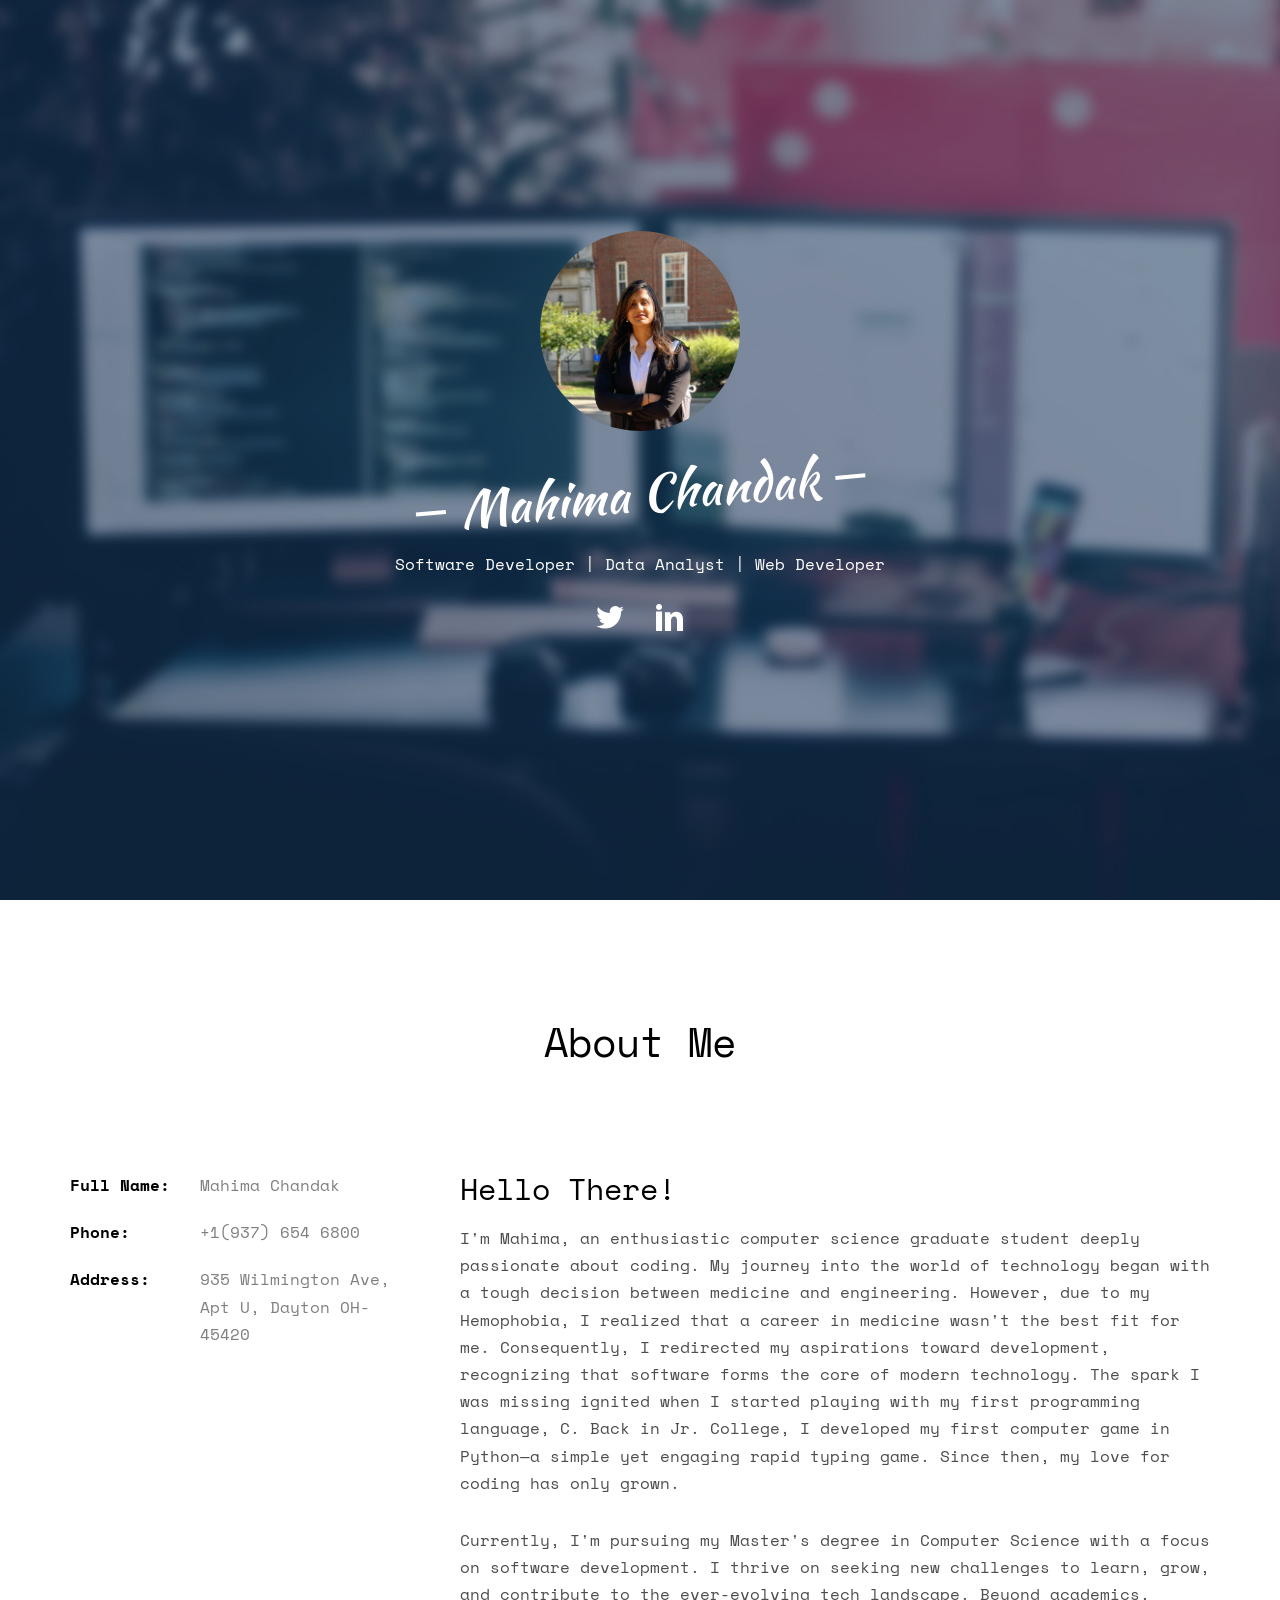
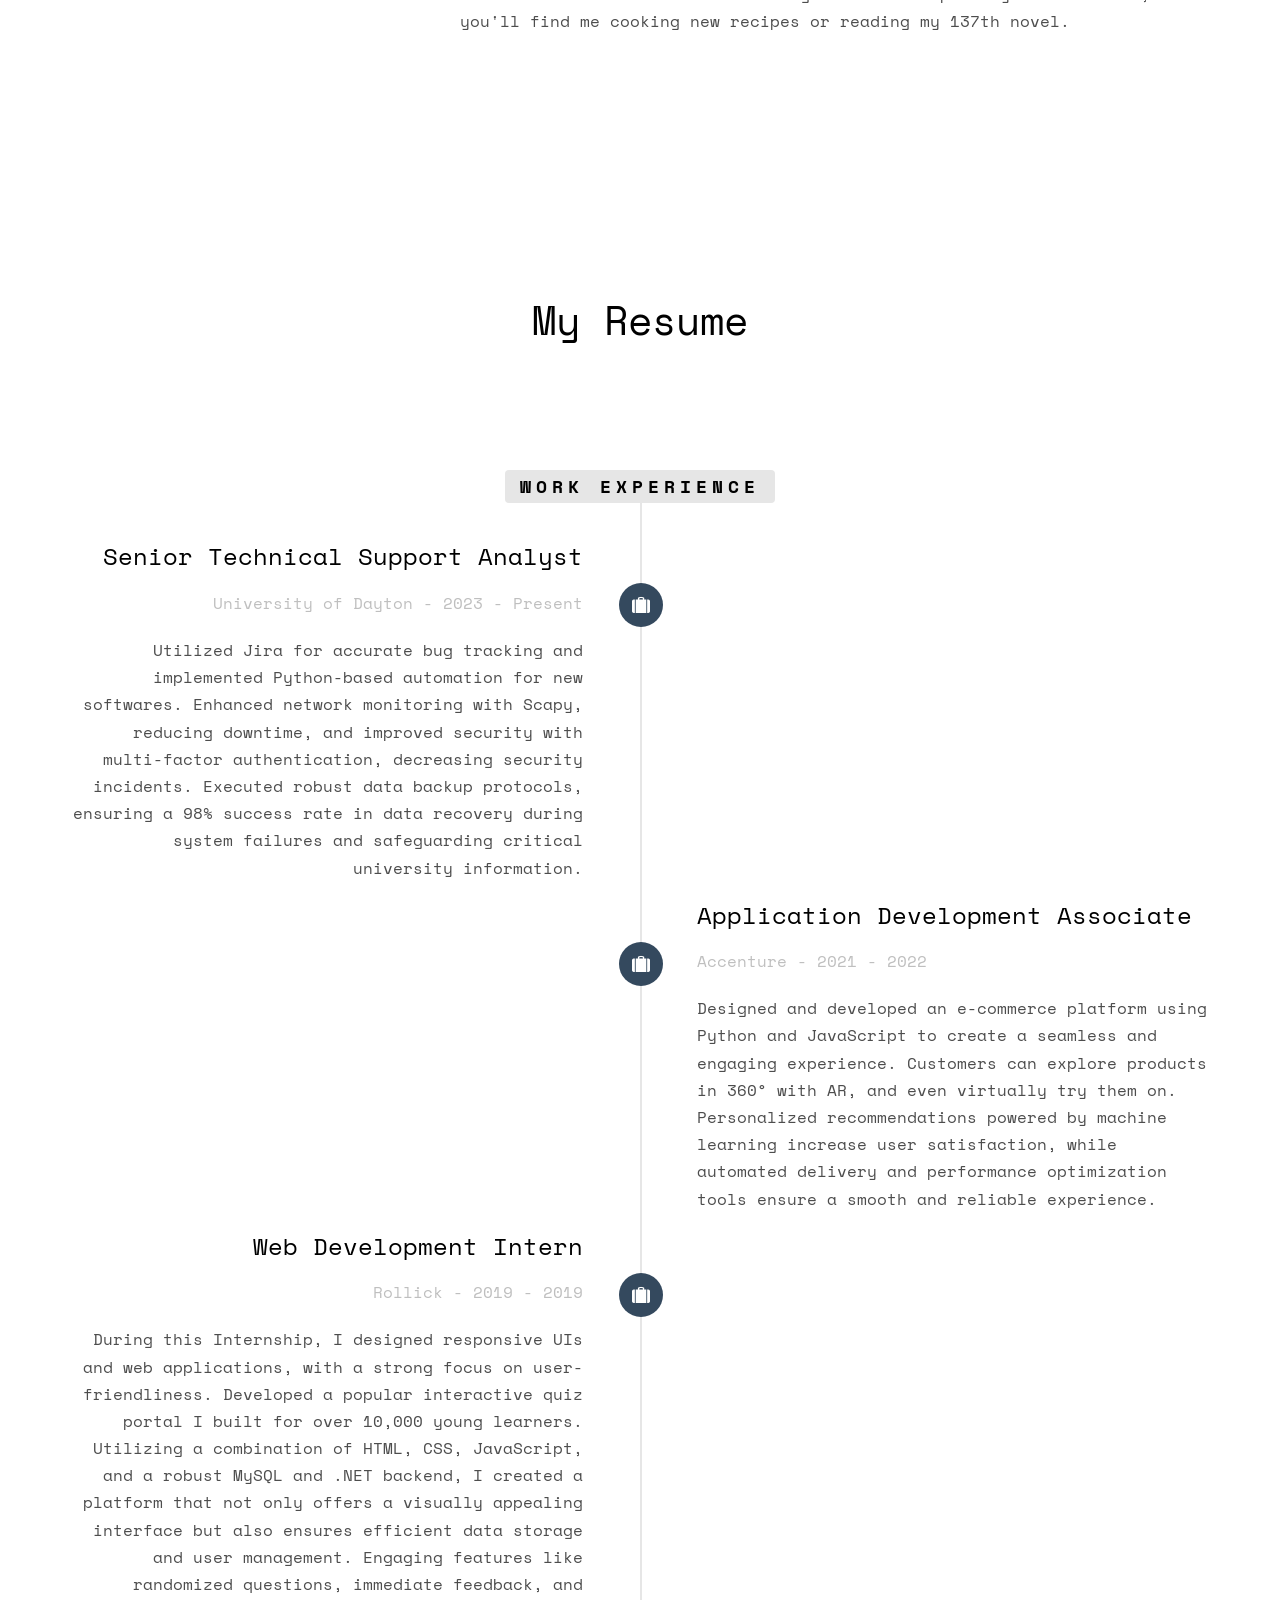
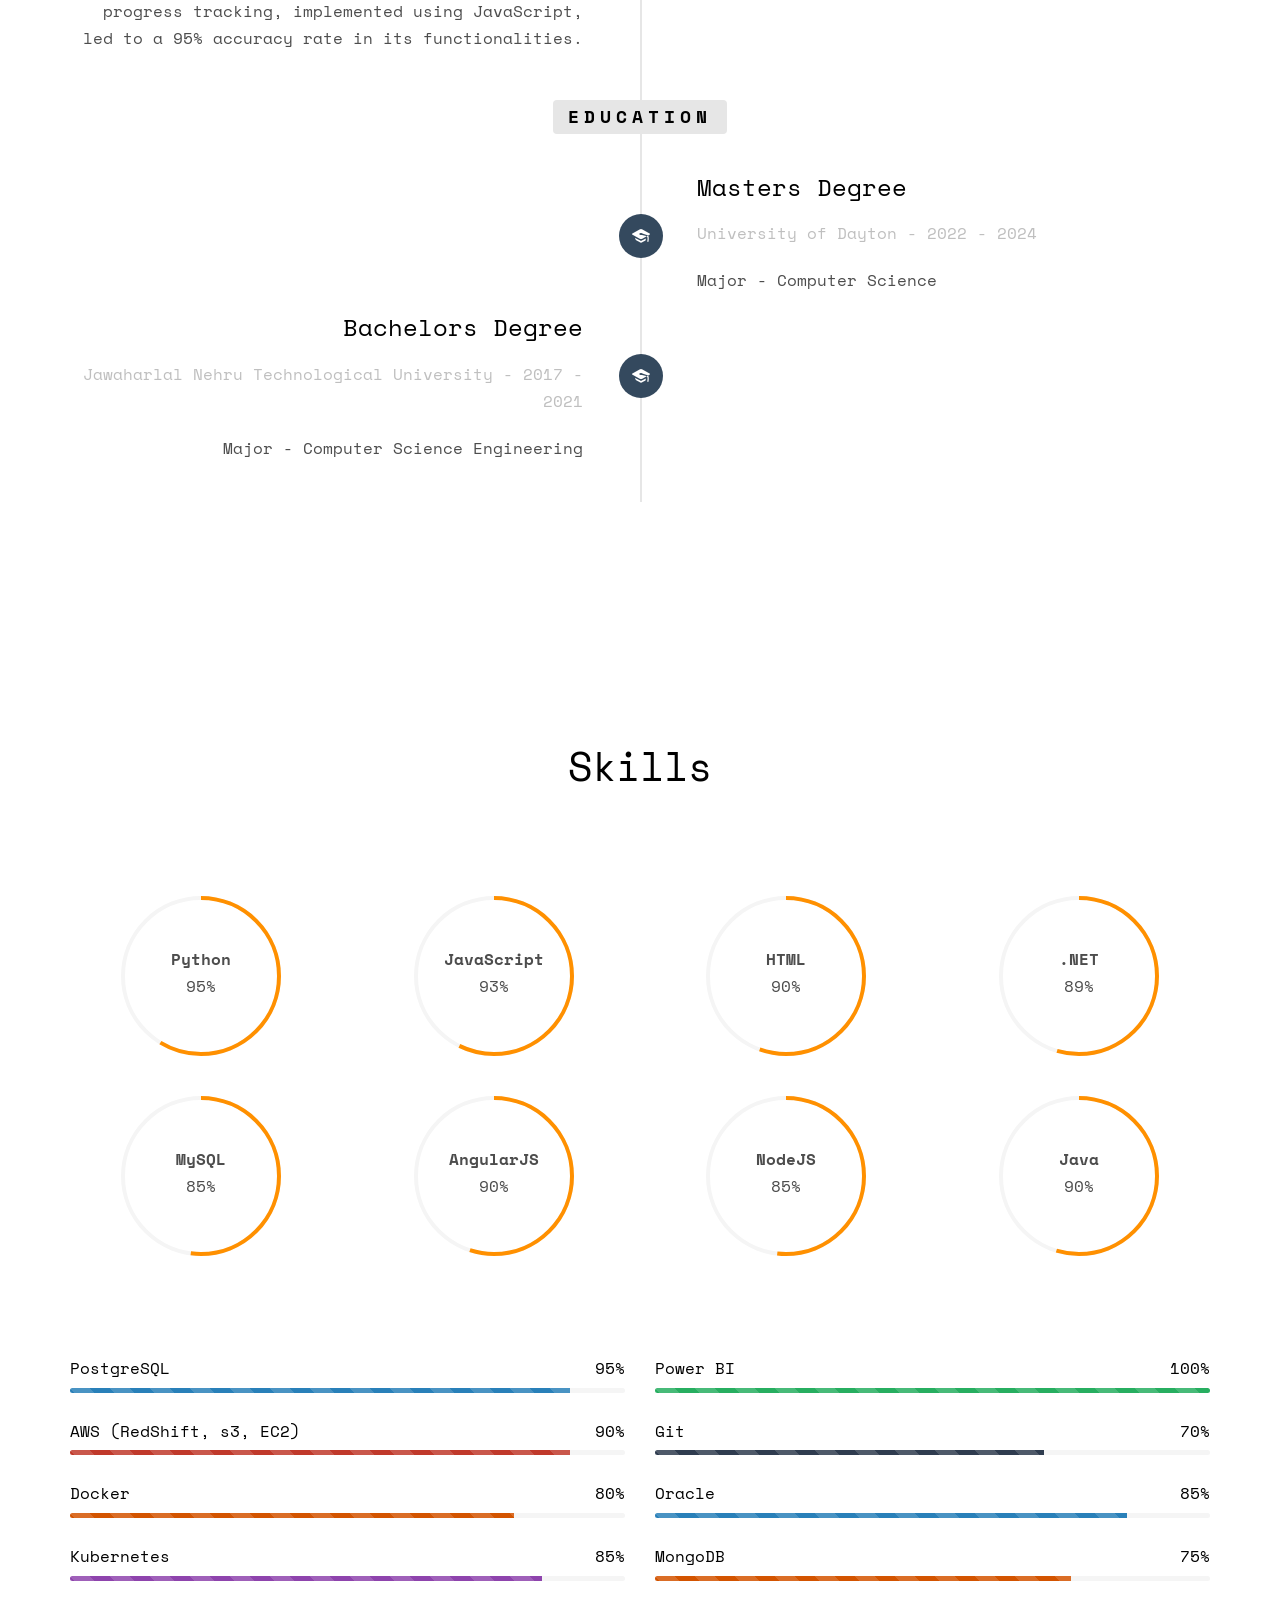
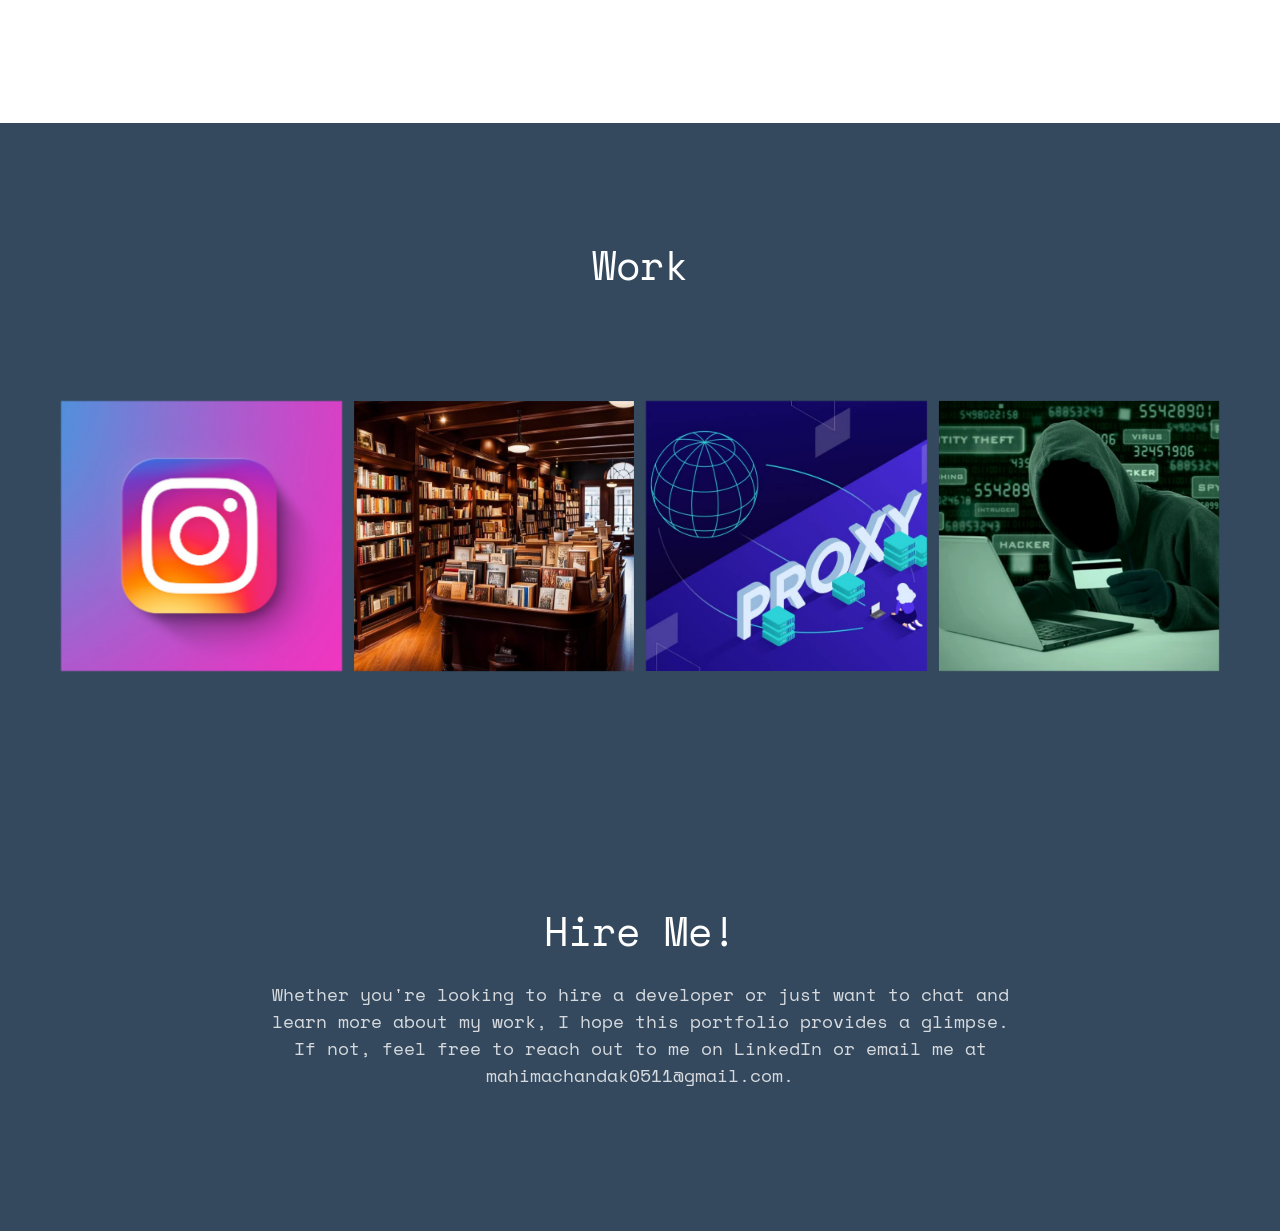
==== commit 3afb1467: "Update index.html" ====
--- a/index.html
+++ b/index.html
@@ -51,7 +51,7 @@
 				<div class="col-md-8 col-md-offset-2 text-center">
 					<div class="display-t js-fullheight">
 						<div class="display-tc js-fullheight animate-box" data-animate-effect="fadeIn">
-							<div class="profile-thumb" style="background: url(images/user-3.jpg);"></div>
+							<div class="profile-thumb" style="background:url(images/user-3.jpg);"></div>
 							<h1><span>Mahima Chandak</span></h1>
 							<h3><span>Software Developer | Data Analyst | Web Developer</span></h3>
 							<p>
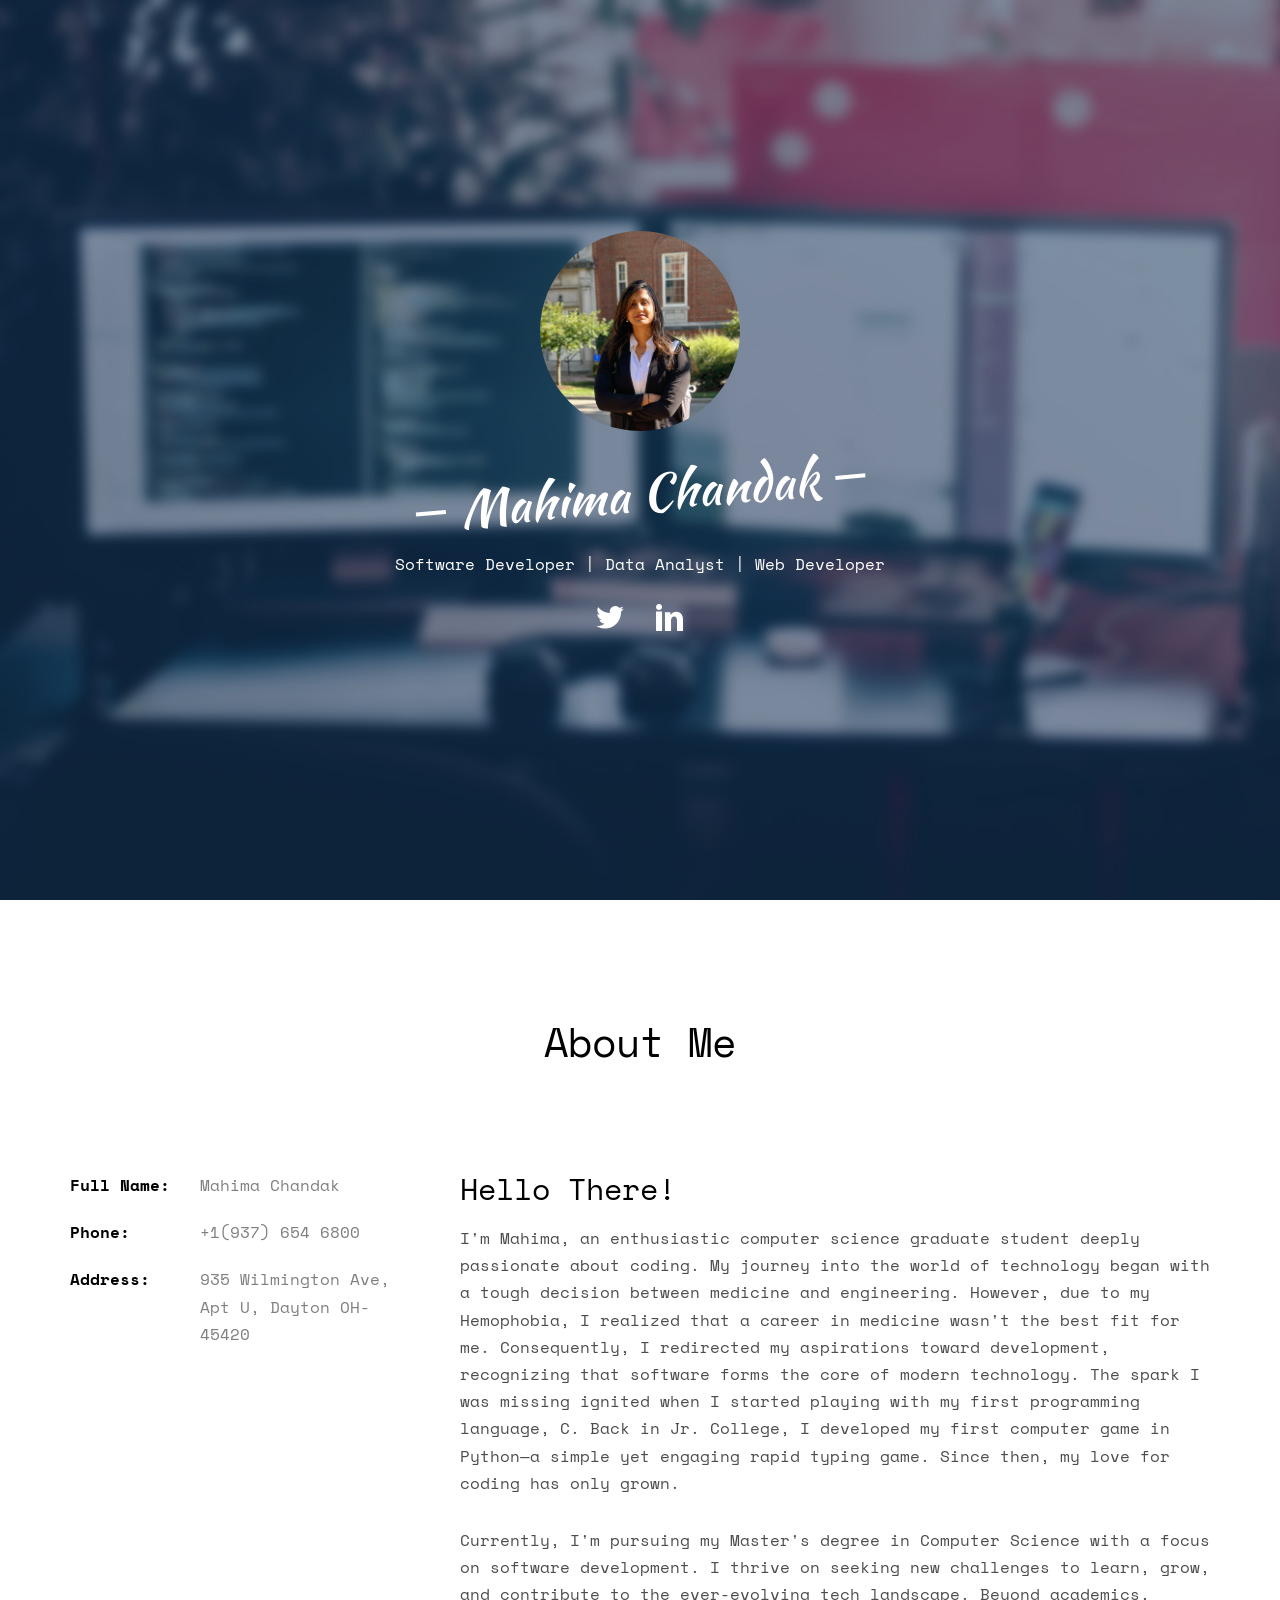
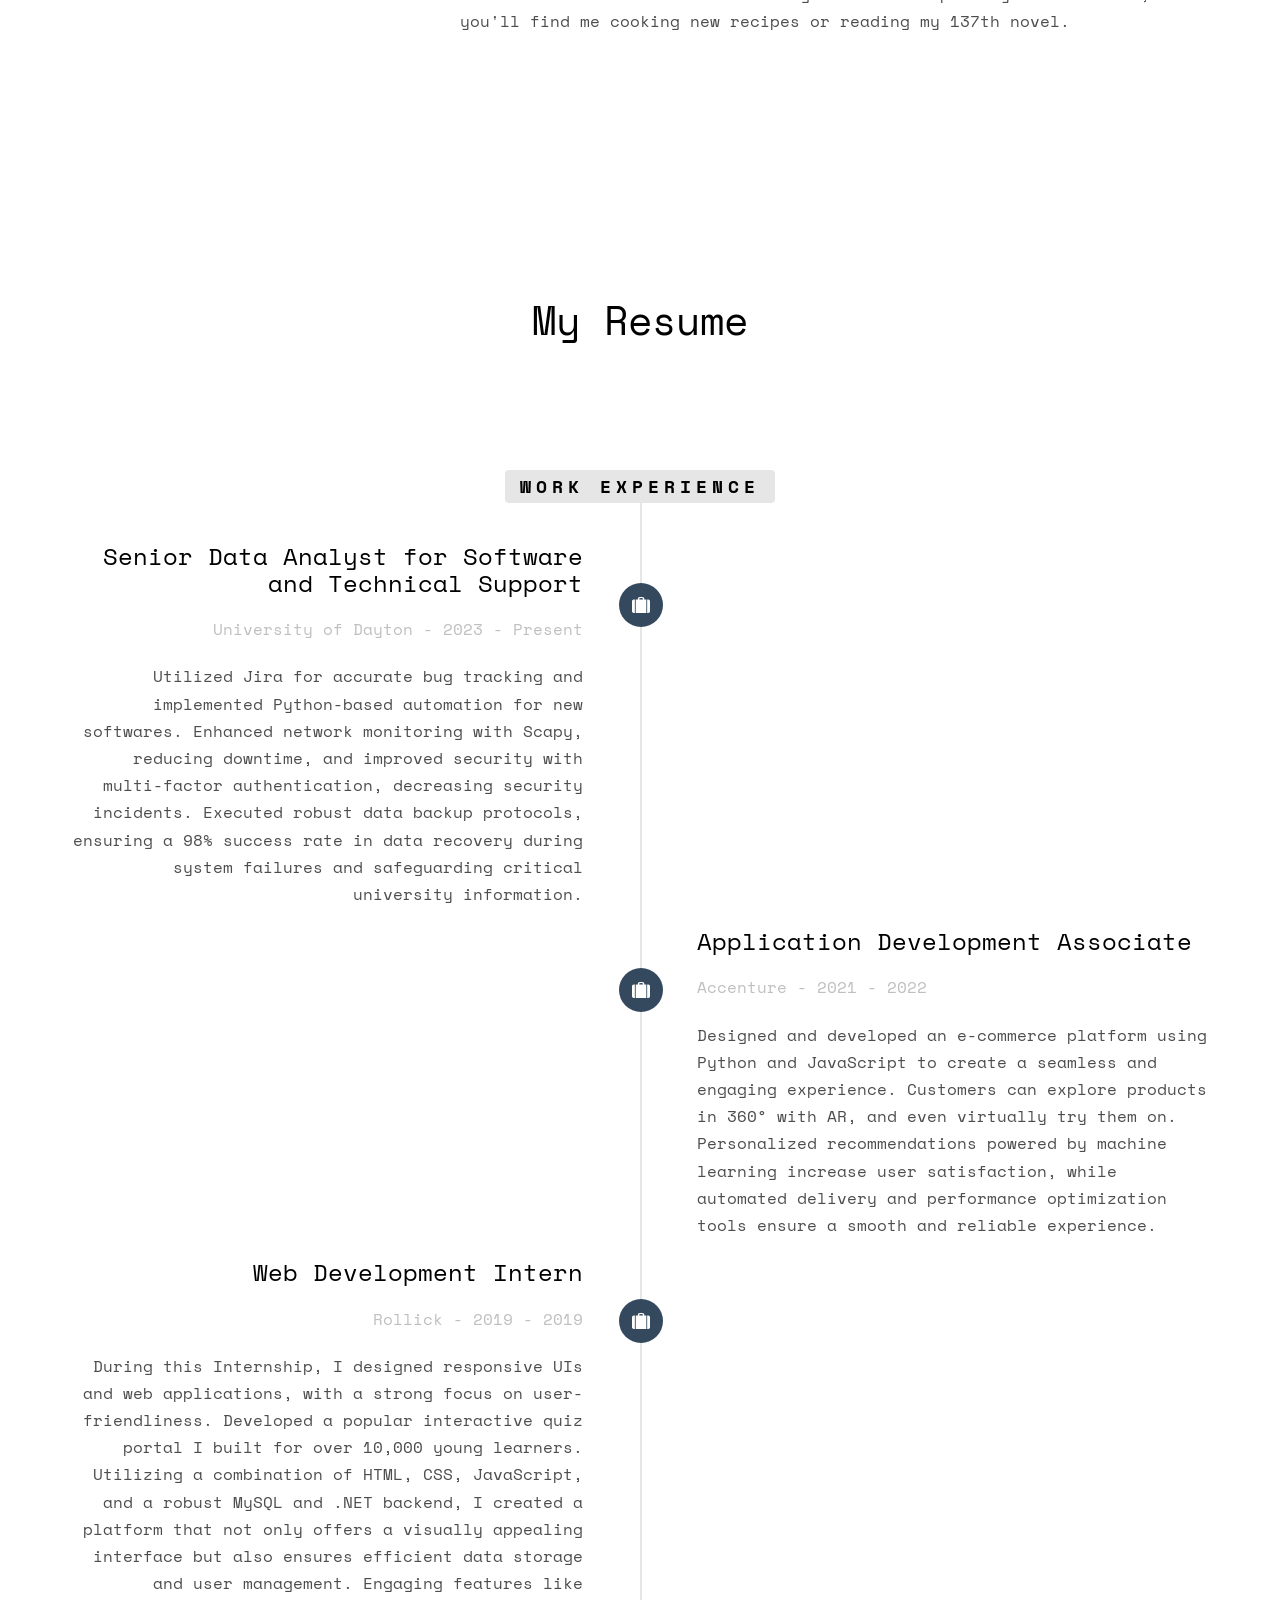
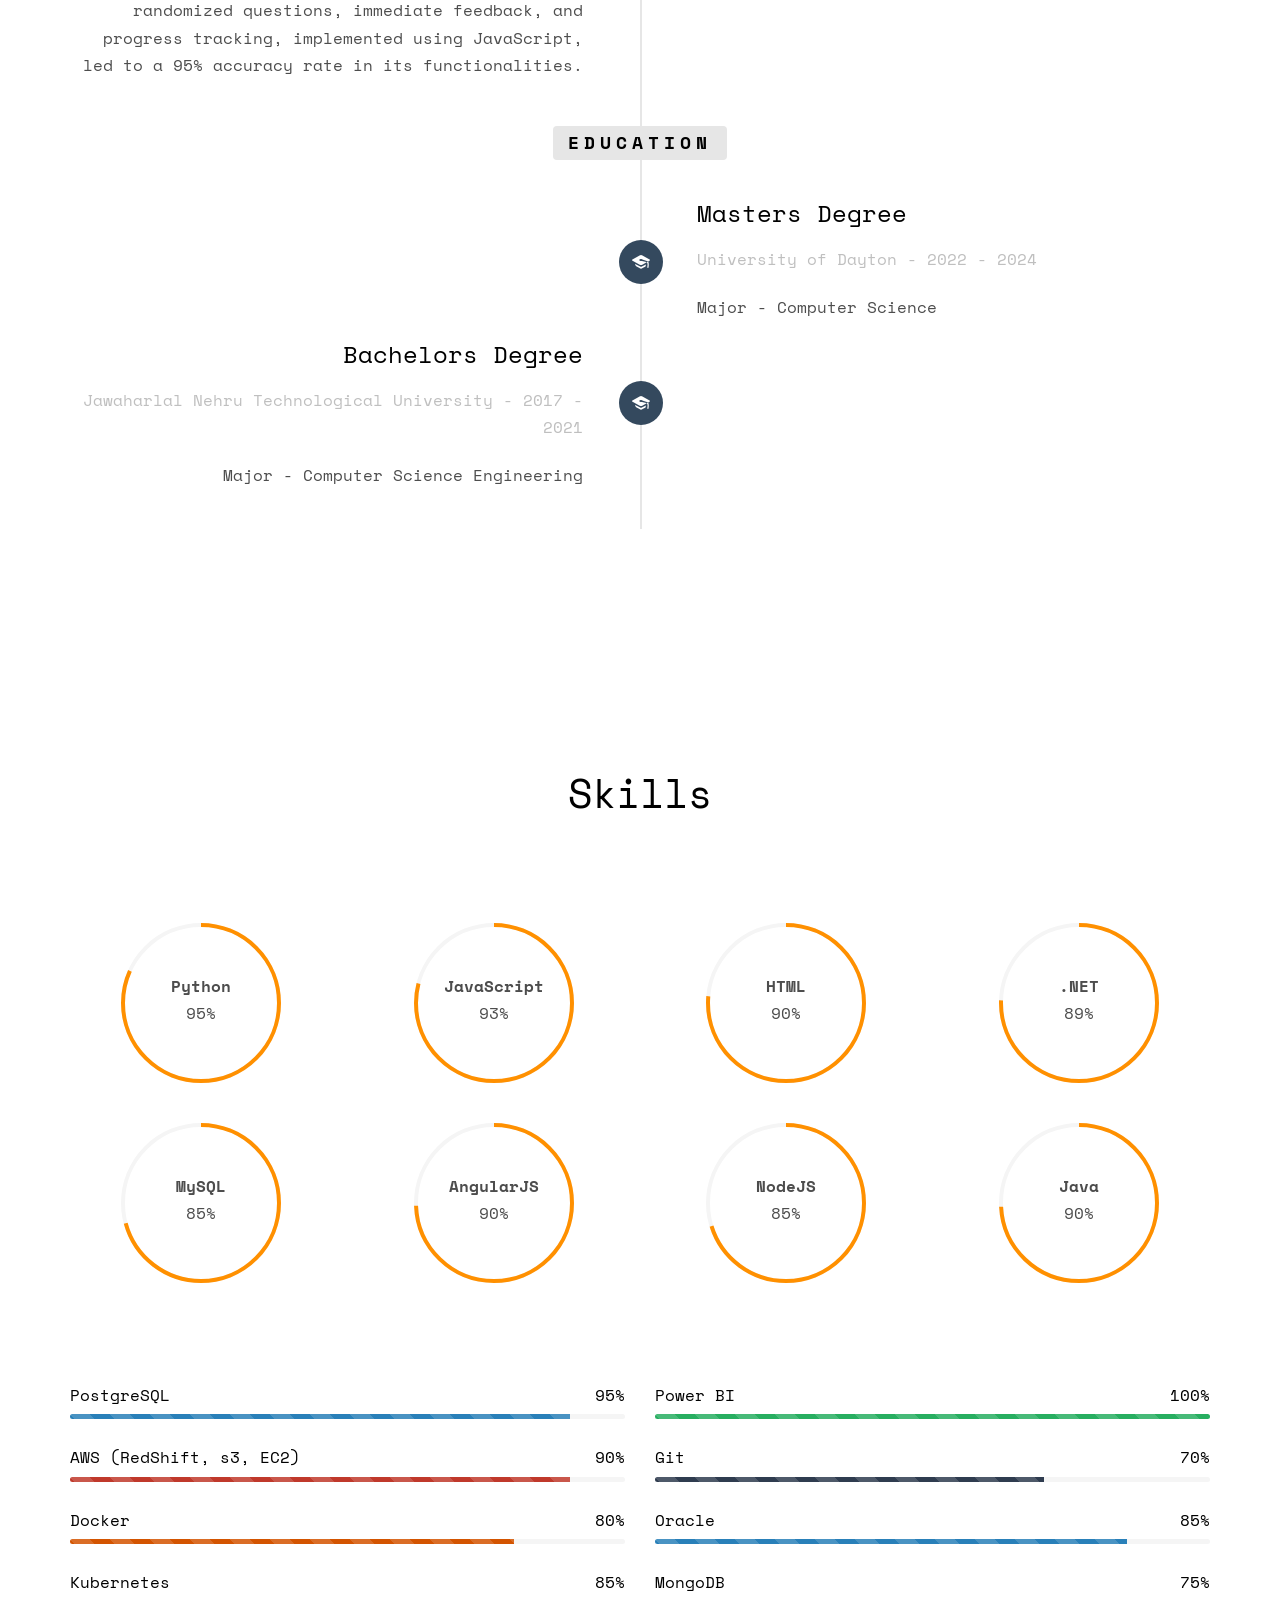
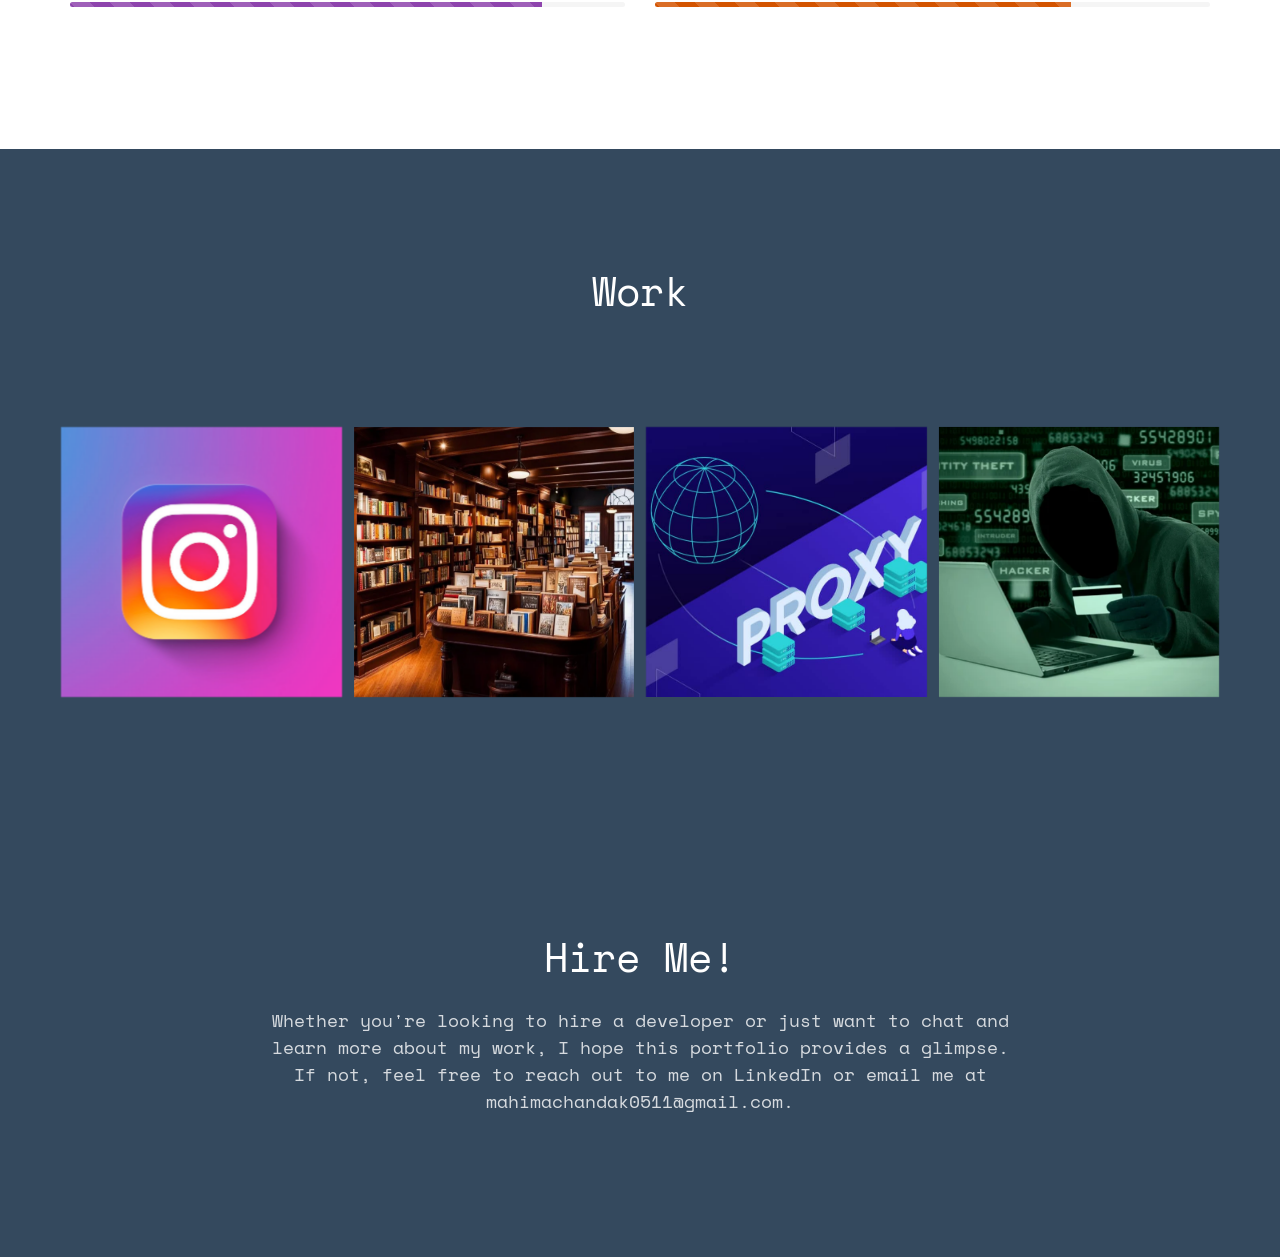
==== commit f881f529: "Update index.html" ====
--- a/index.html
+++ b/index.html
@@ -122,7 +122,7 @@
 							<div class="timeline-badge"><i class="icon-suitcase"></i></div>
 							<div class="timeline-panel">
 								<div class="timeline-heading">
-									<h3 class="timeline-title">Senior Technical Support Analyst </h3>
+									<h3 class="timeline-title">Senior Data Analyst for Software and Technical Support </h3>
 									<span class="company">University of Dayton - 2023 - Present</span>
 								</div>
 								<div class="timeline-body">
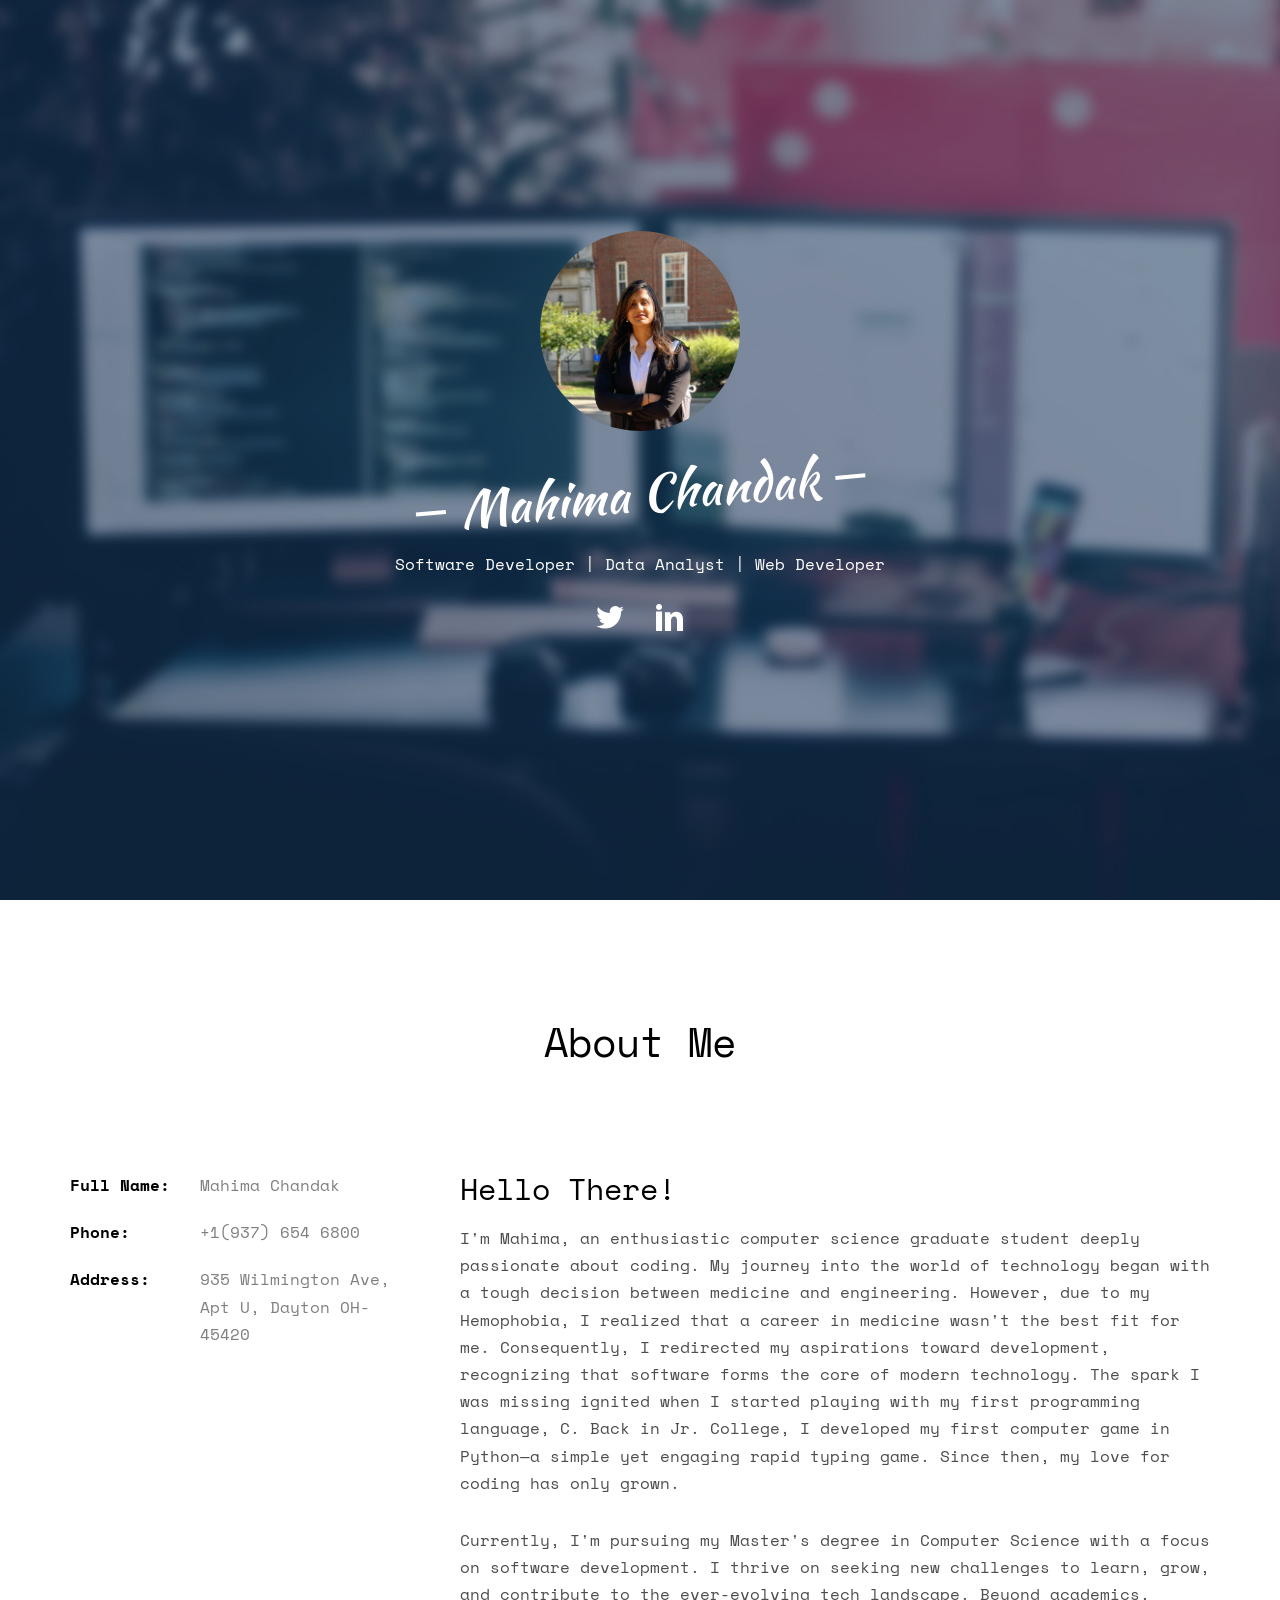
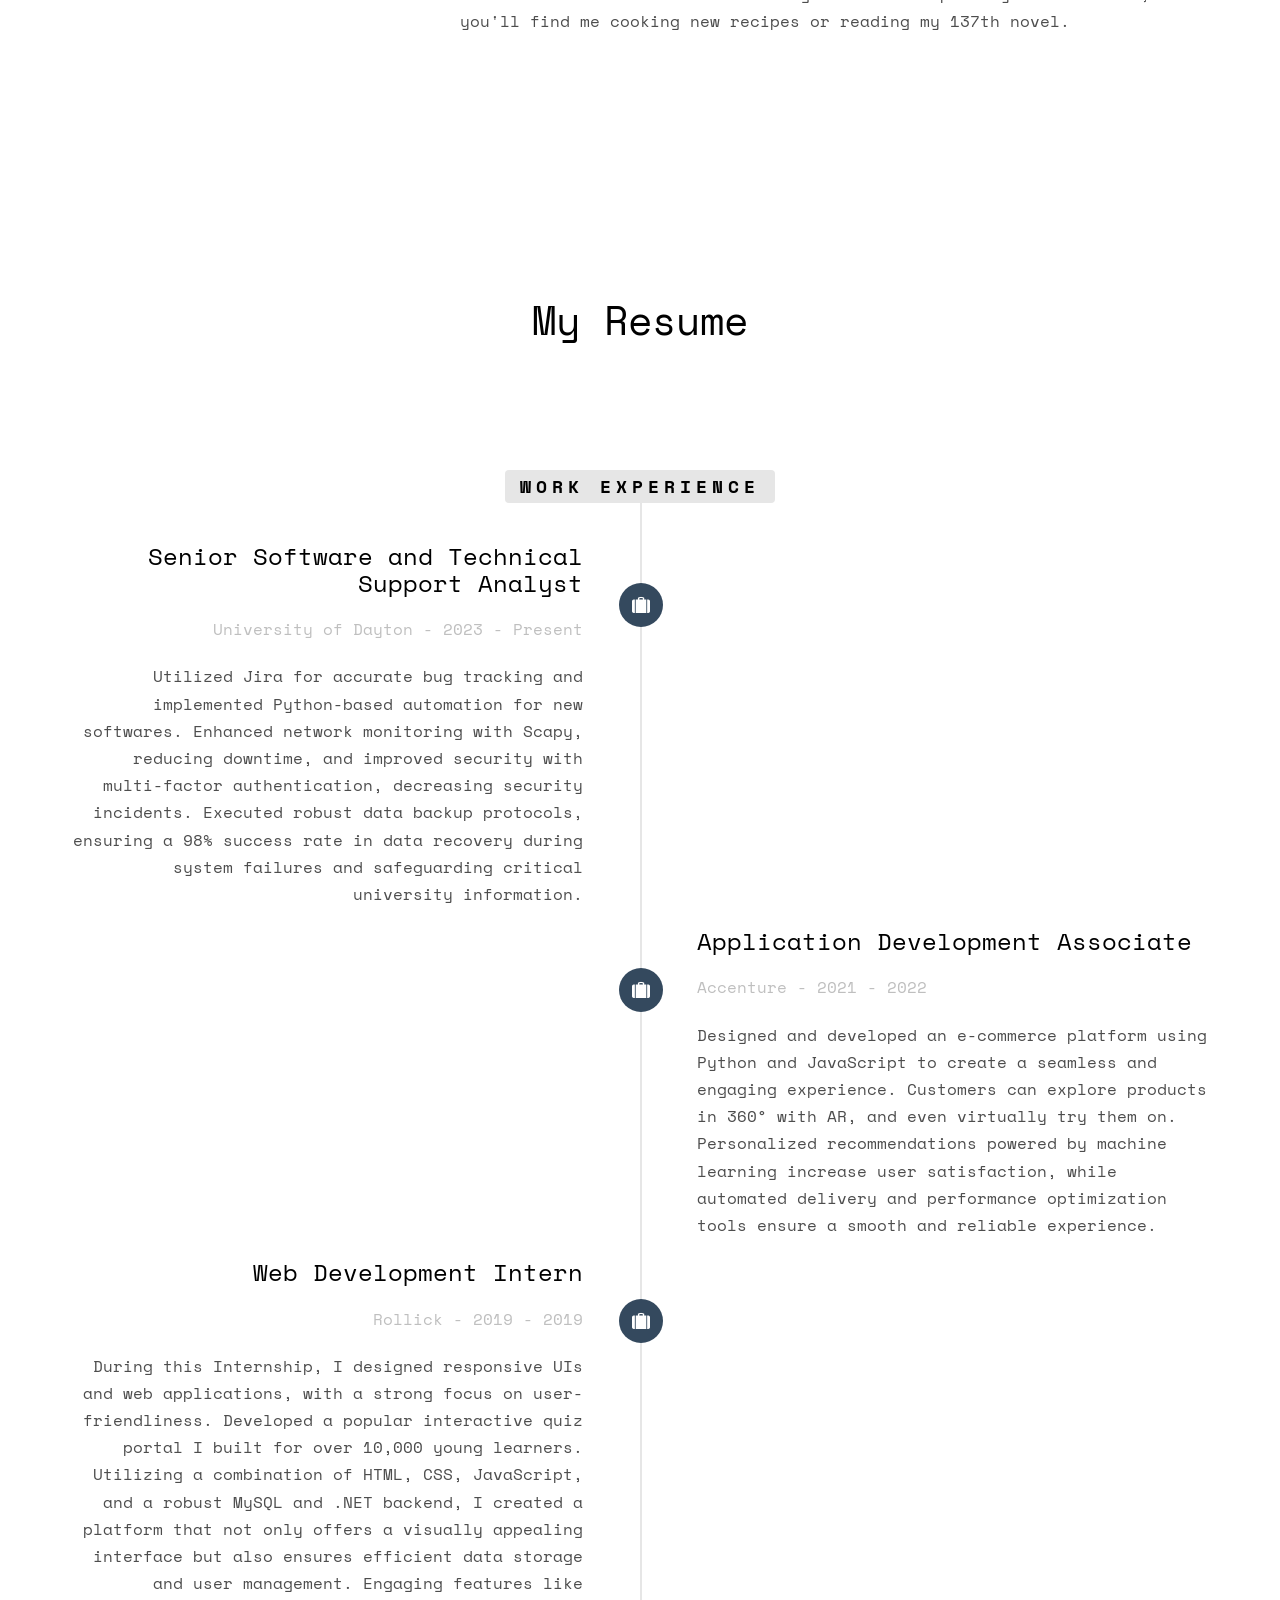
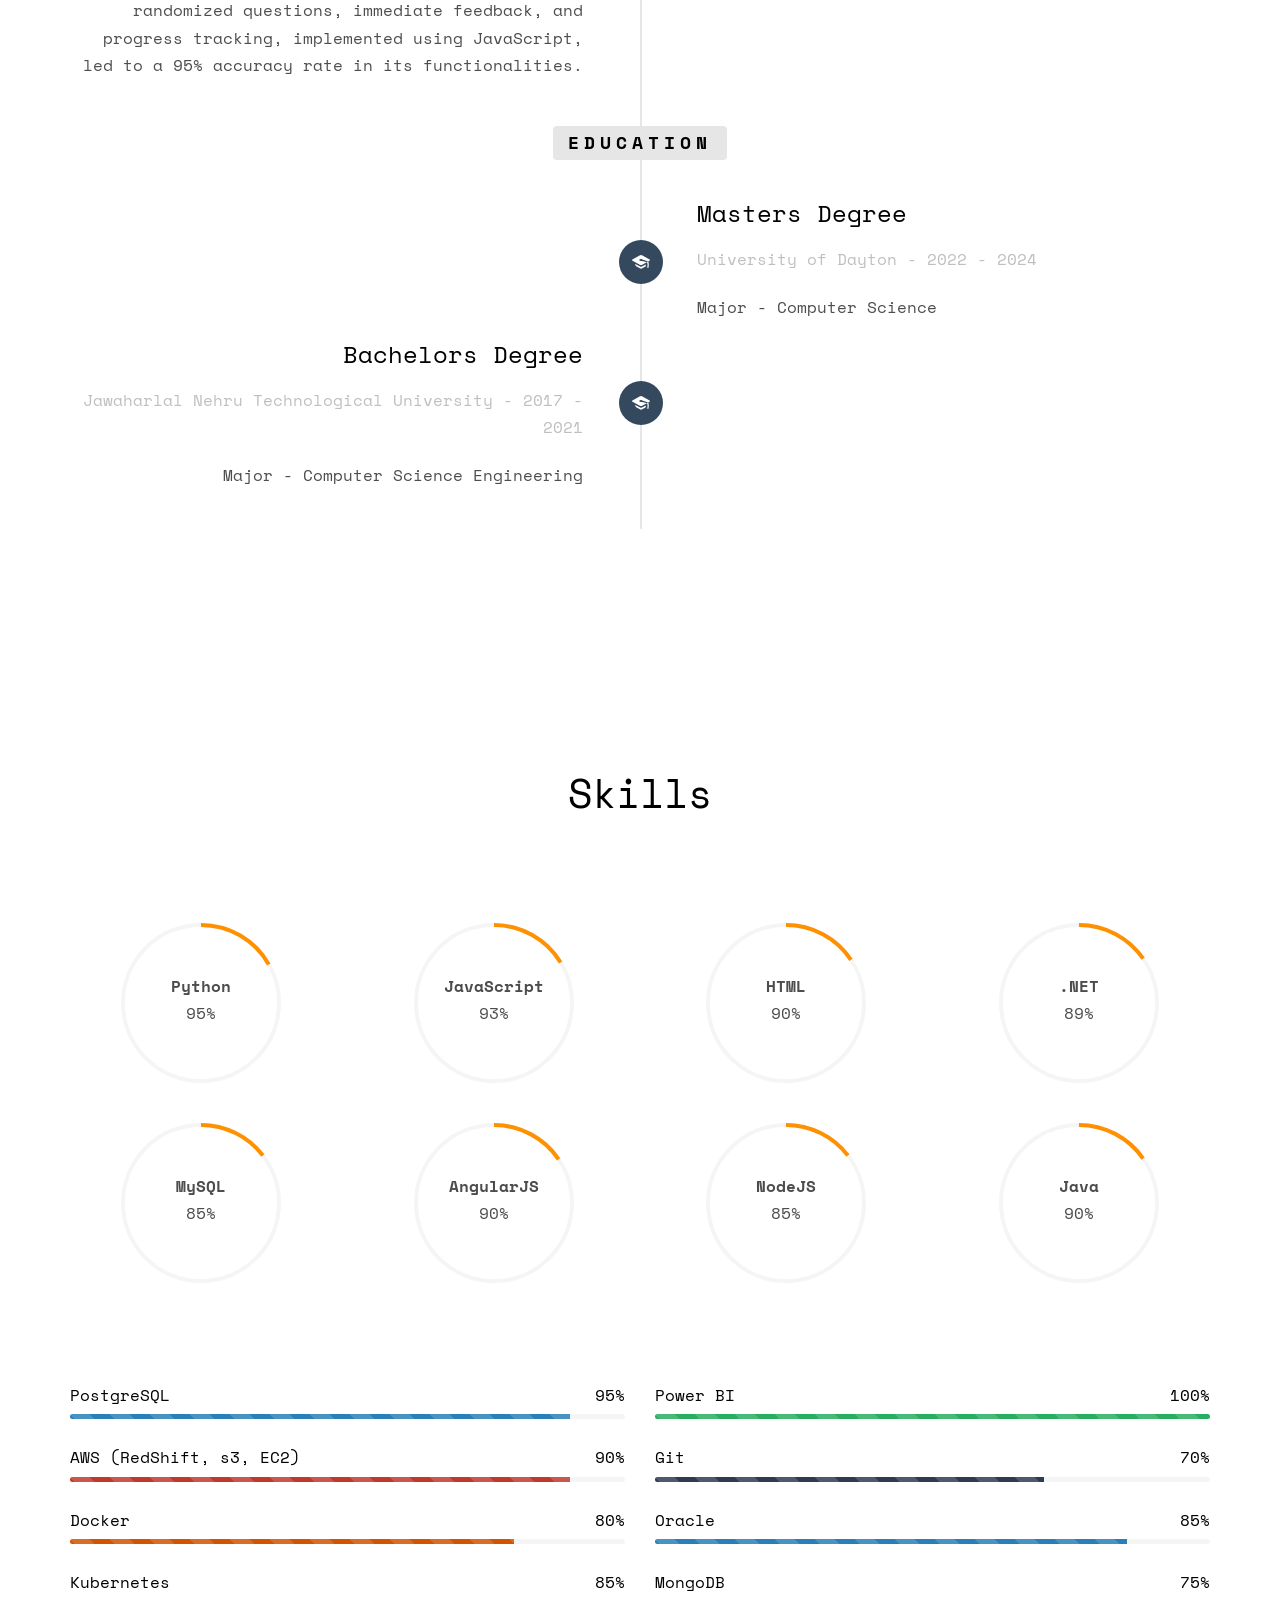
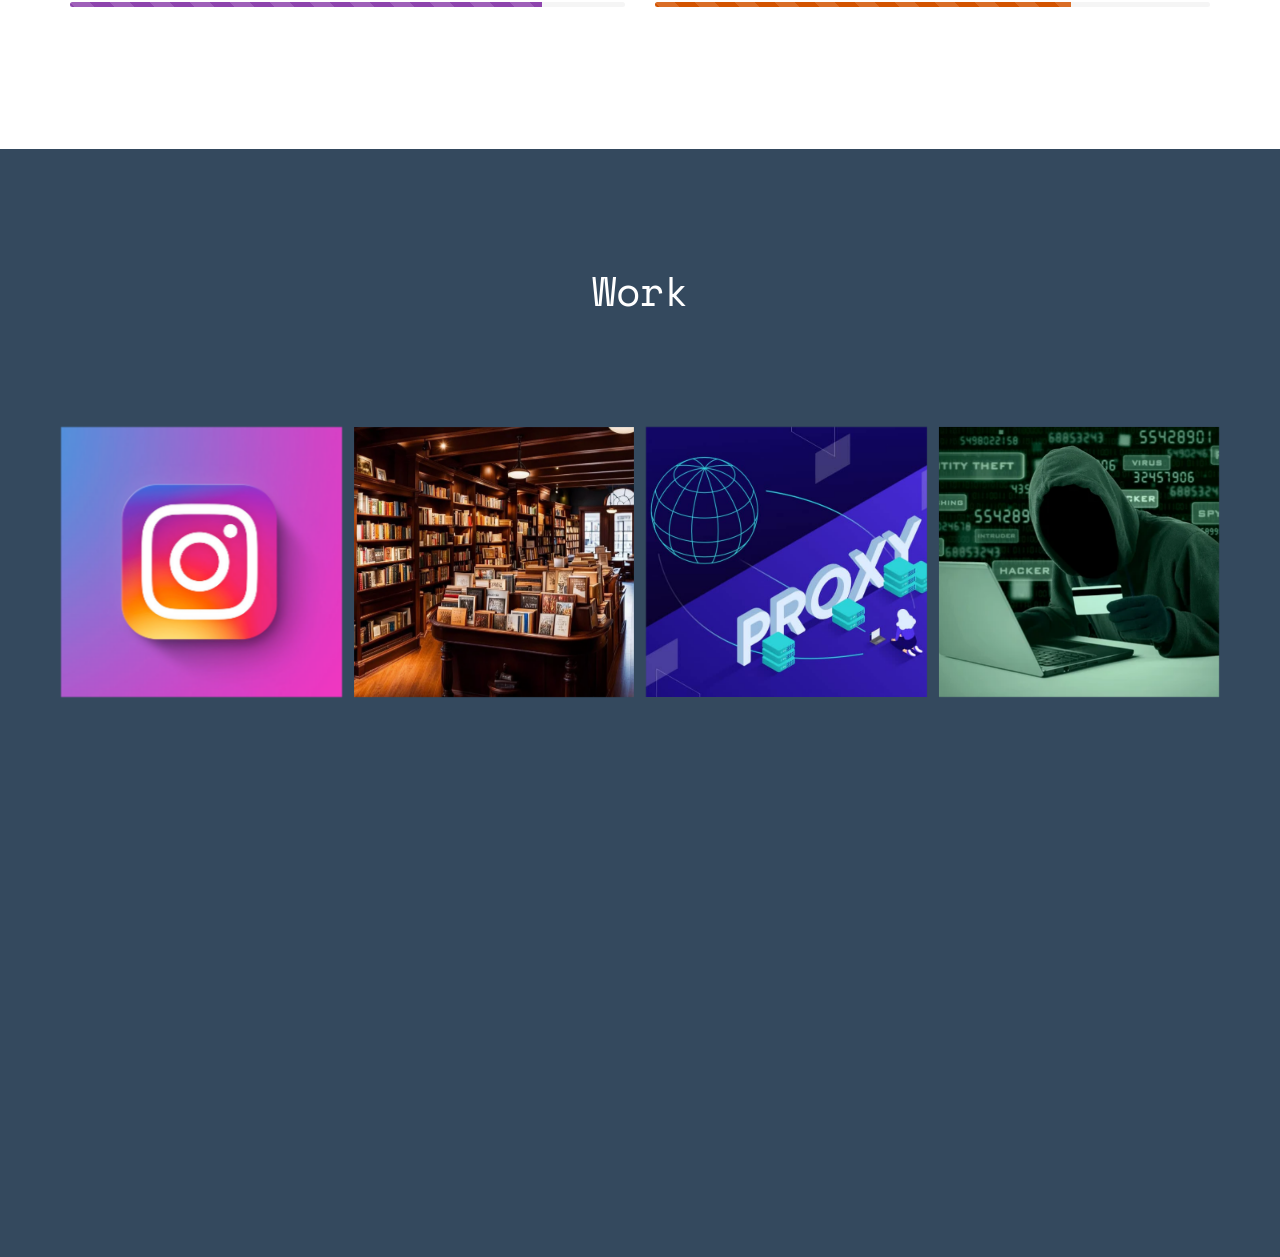
==== commit bac984ca: "Update index.html" ====
--- a/index.html
+++ b/index.html
@@ -122,7 +122,7 @@
 							<div class="timeline-badge"><i class="icon-suitcase"></i></div>
 							<div class="timeline-panel">
 								<div class="timeline-heading">
-									<h3 class="timeline-title">Senior Data Analyst for Software and Technical Support </h3>
+									<h3 class="timeline-title">Senior Software and Technical Support Analyst </h3>
 									<span class="company">University of Dayton - 2023 - Present</span>
 								</div>
 								<div class="timeline-body">
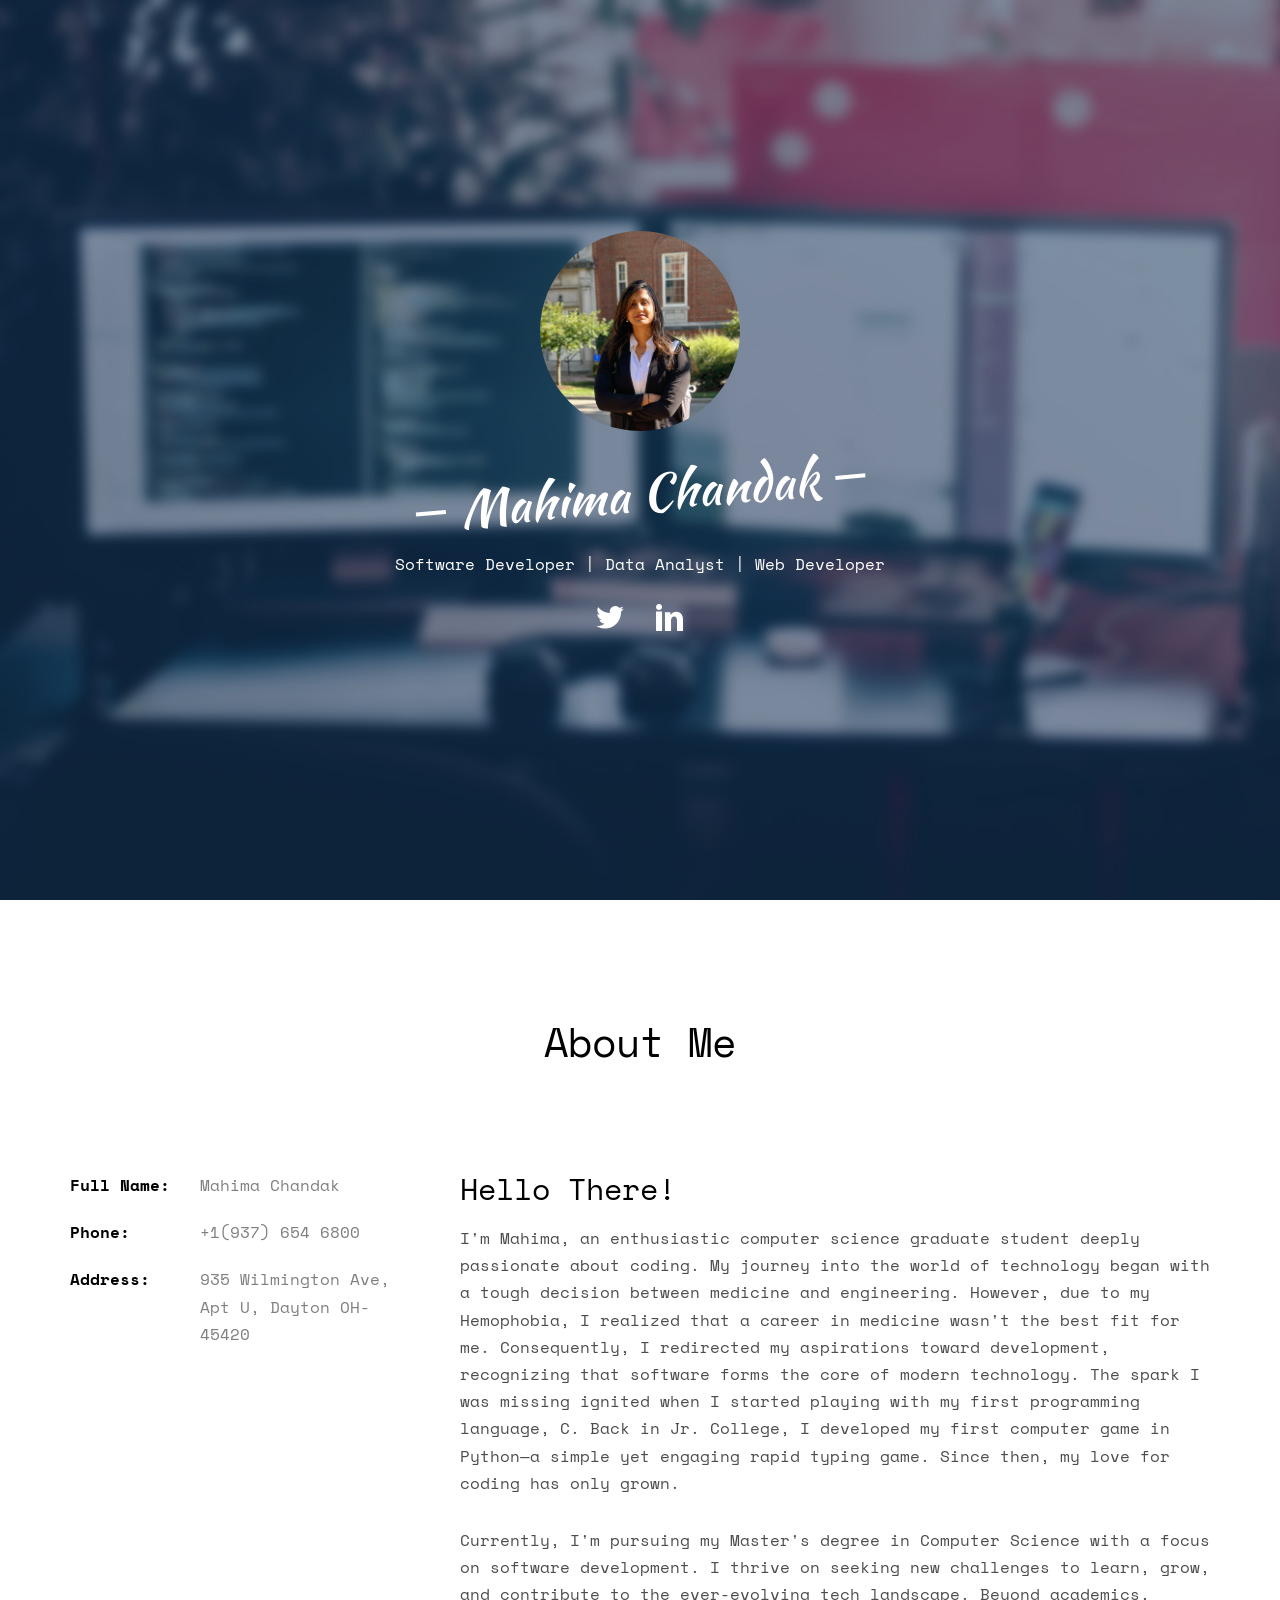
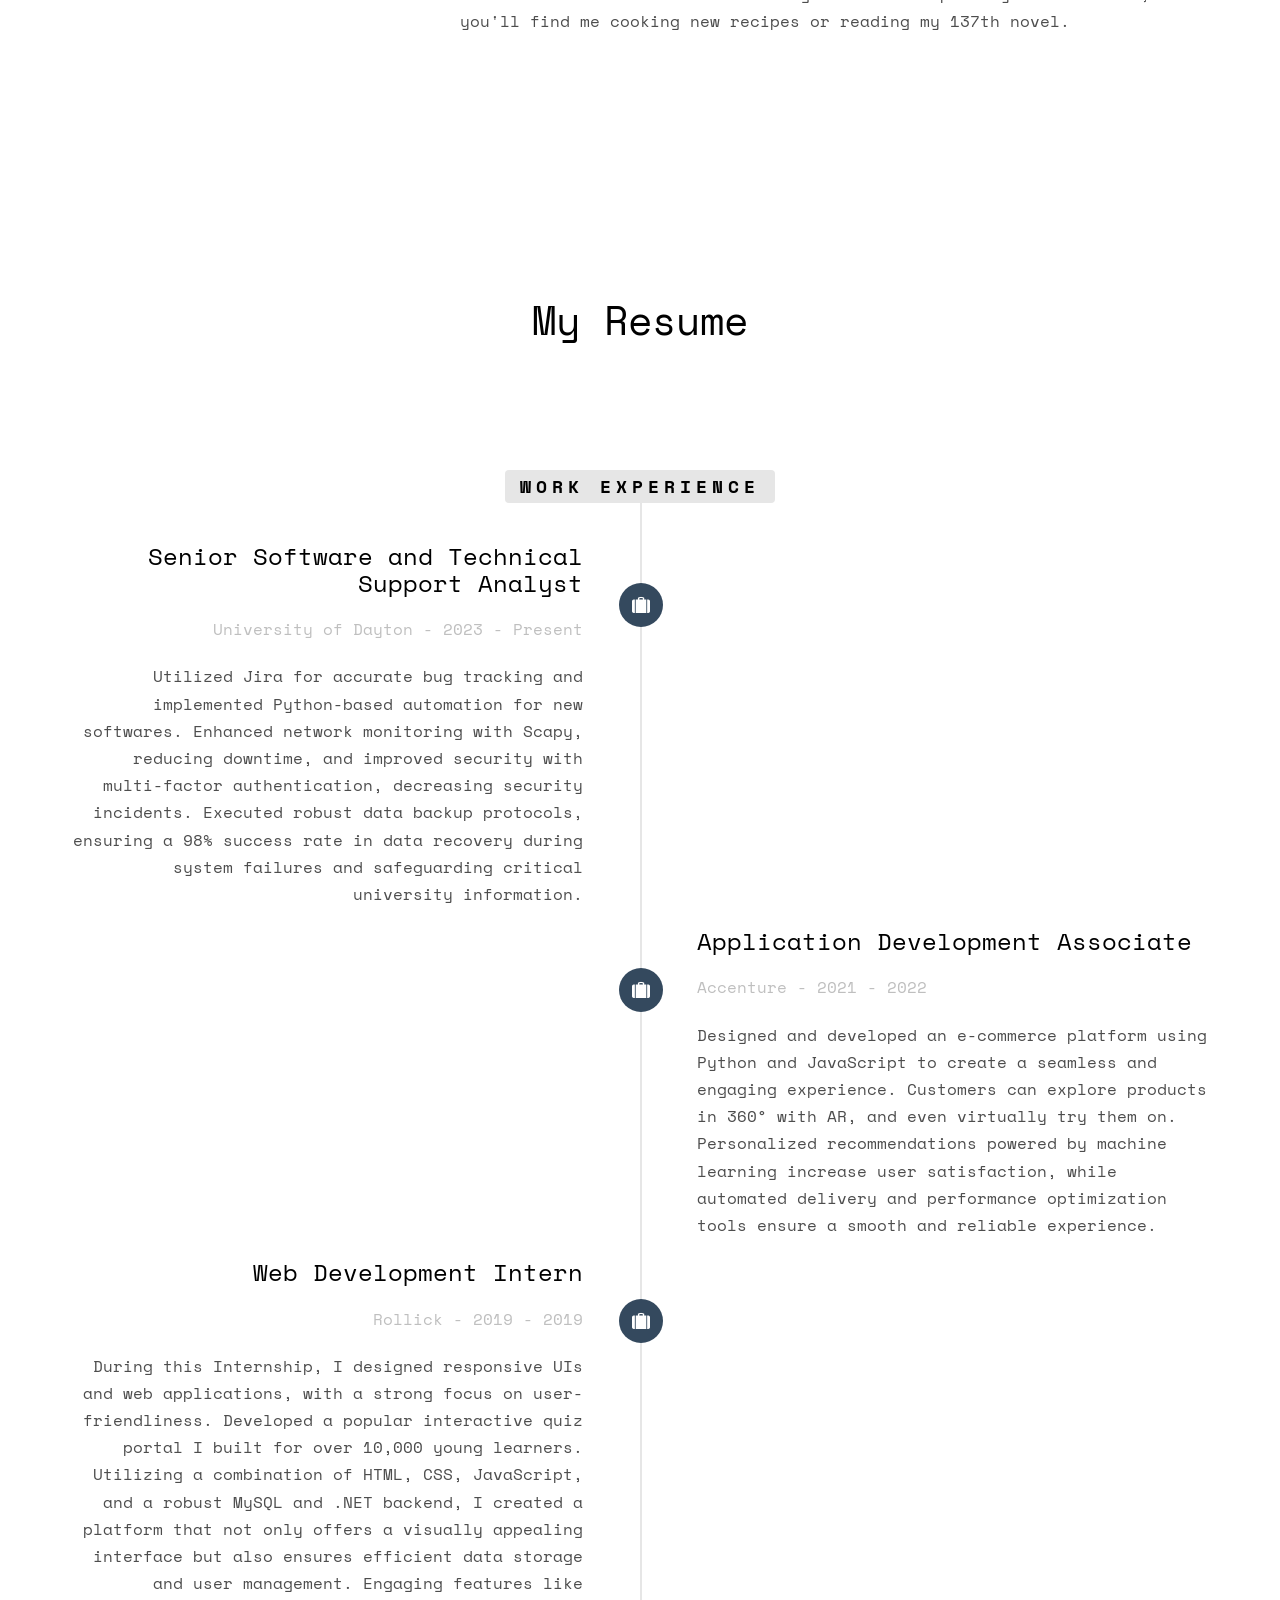
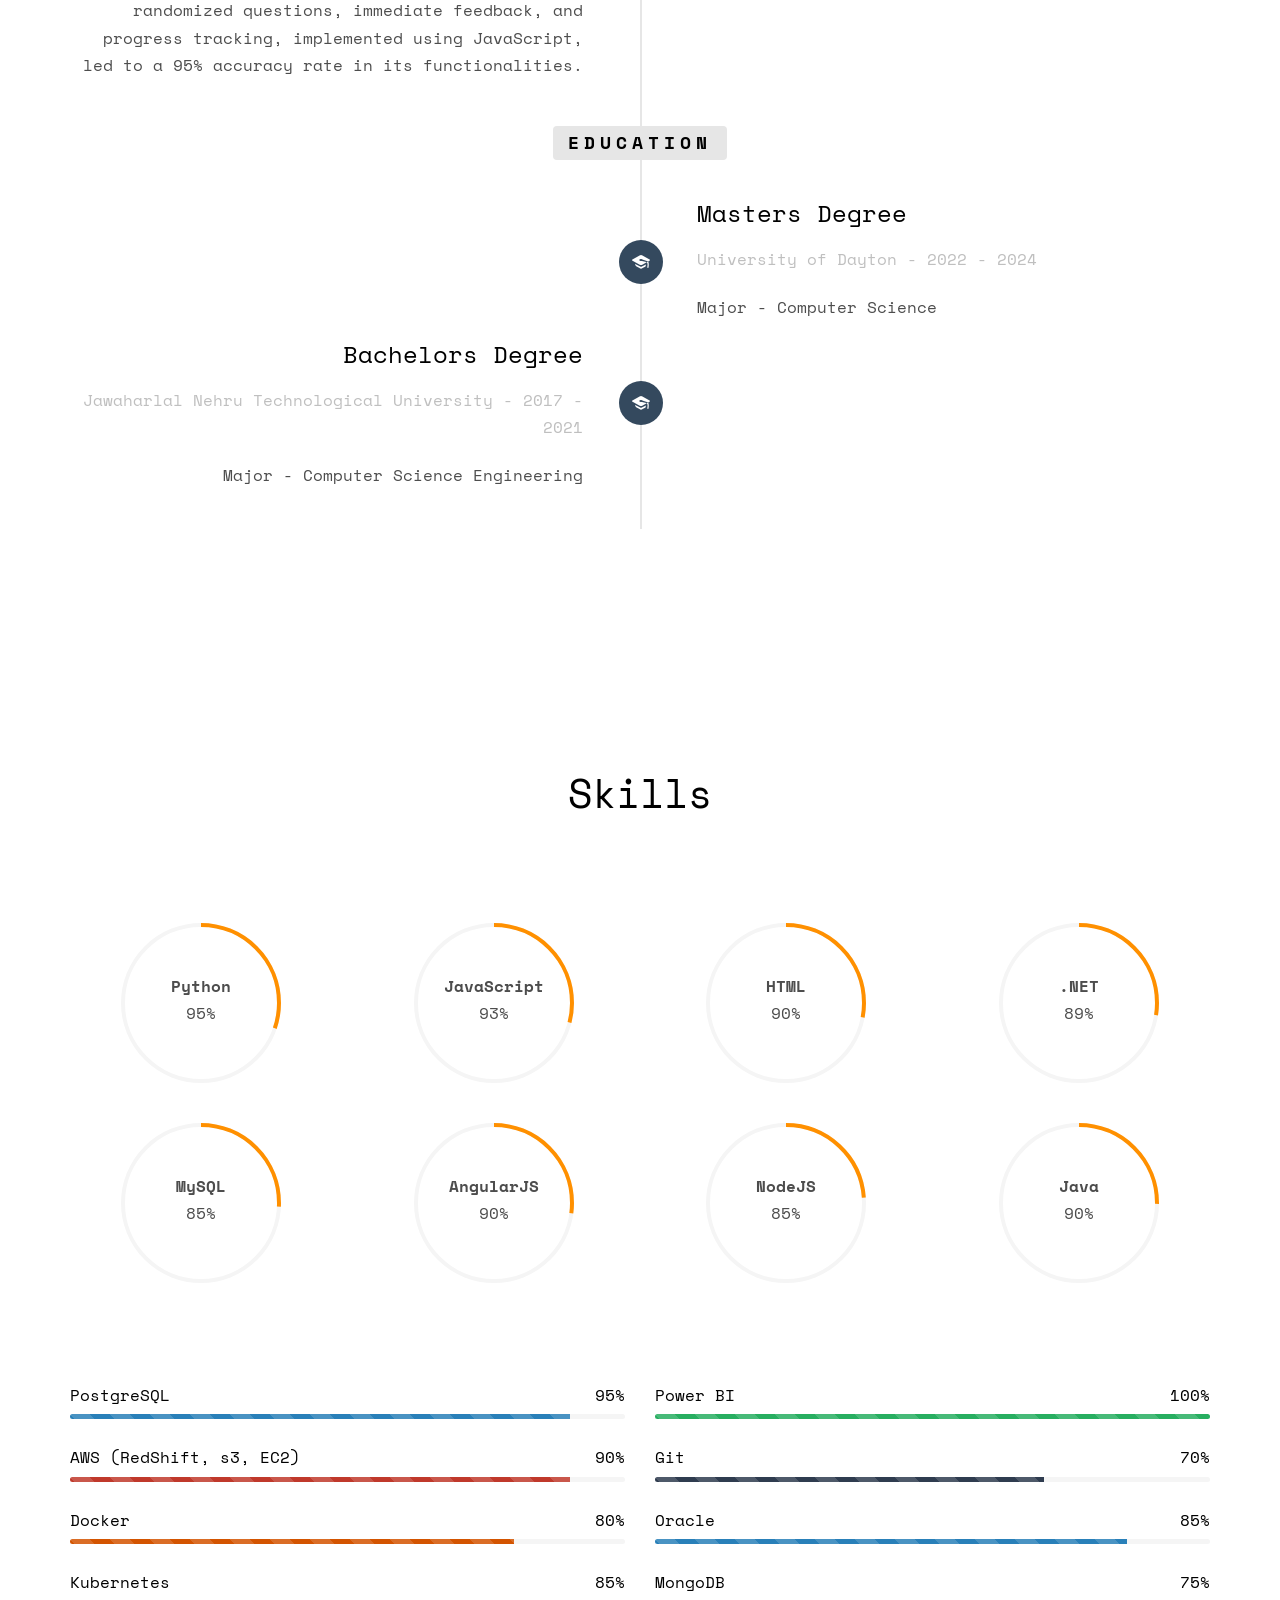
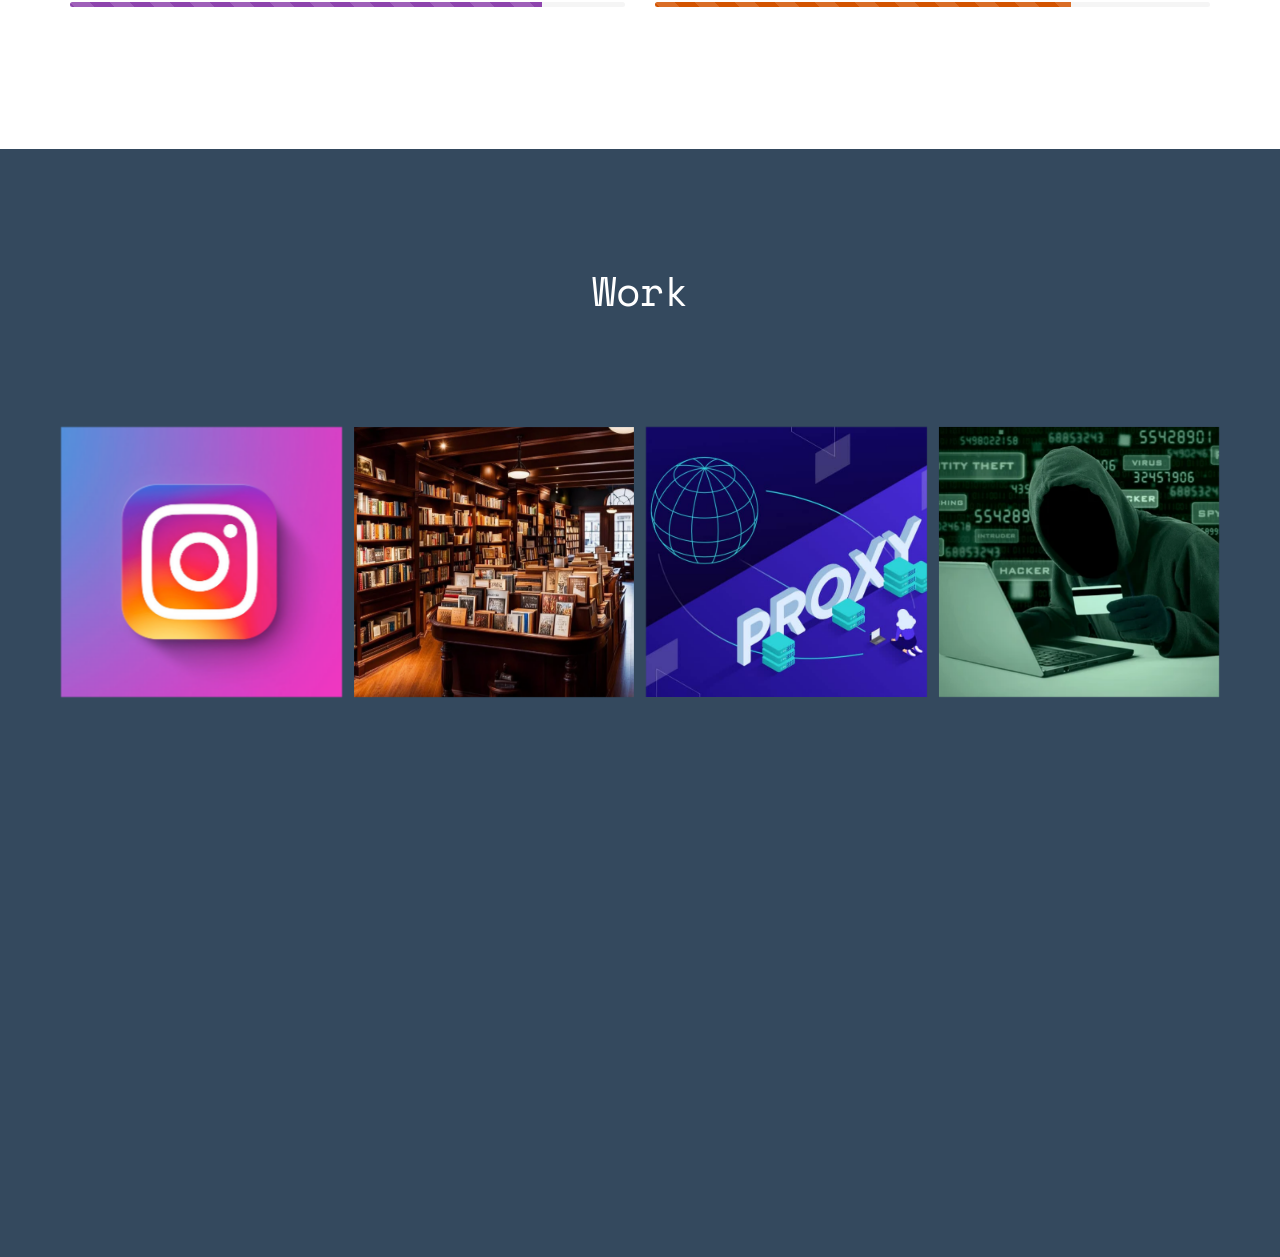
==== commit 35ef9714: "Update index.html" ====
--- a/index.html
+++ b/index.html
@@ -1,6 +1,15 @@
 <!DOCTYPE HTML>
 <html>
 	<head>
+<!-- Google tag (gtag.js) -->
+<script async src="https://www.googletagmanager.com/gtag/js?id=G-WXNJ5VGGKE"></script>
+<script>
+  window.dataLayer = window.dataLayer || [];
+  function gtag(){dataLayer.push(arguments);}
+  gtag('js', new Date());
+
+  gtag('config', 'G-WXNJ5VGGKE');
+</script>
 	<meta charset="utf-8">
 	<meta http-equiv="X-UA-Compatible" content="IE=edge">
 	<title>Mahima Chandak</title>
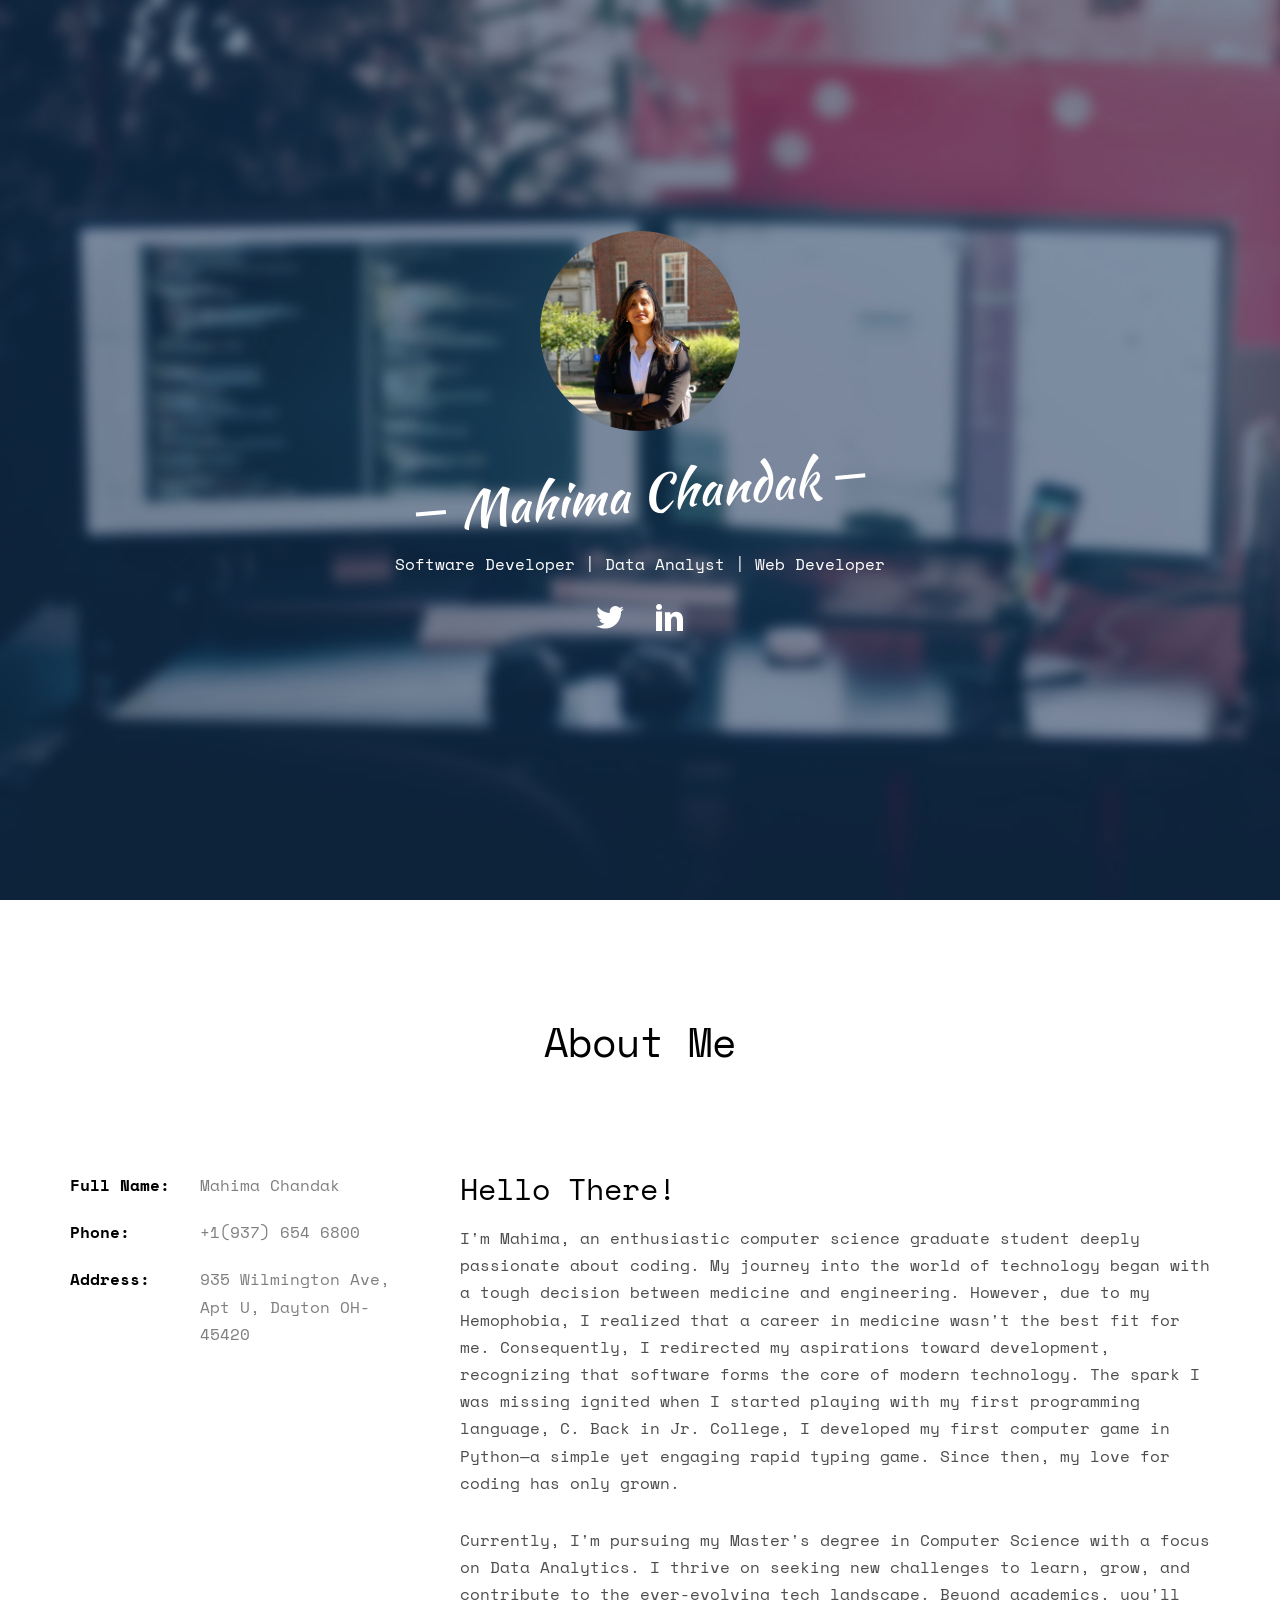
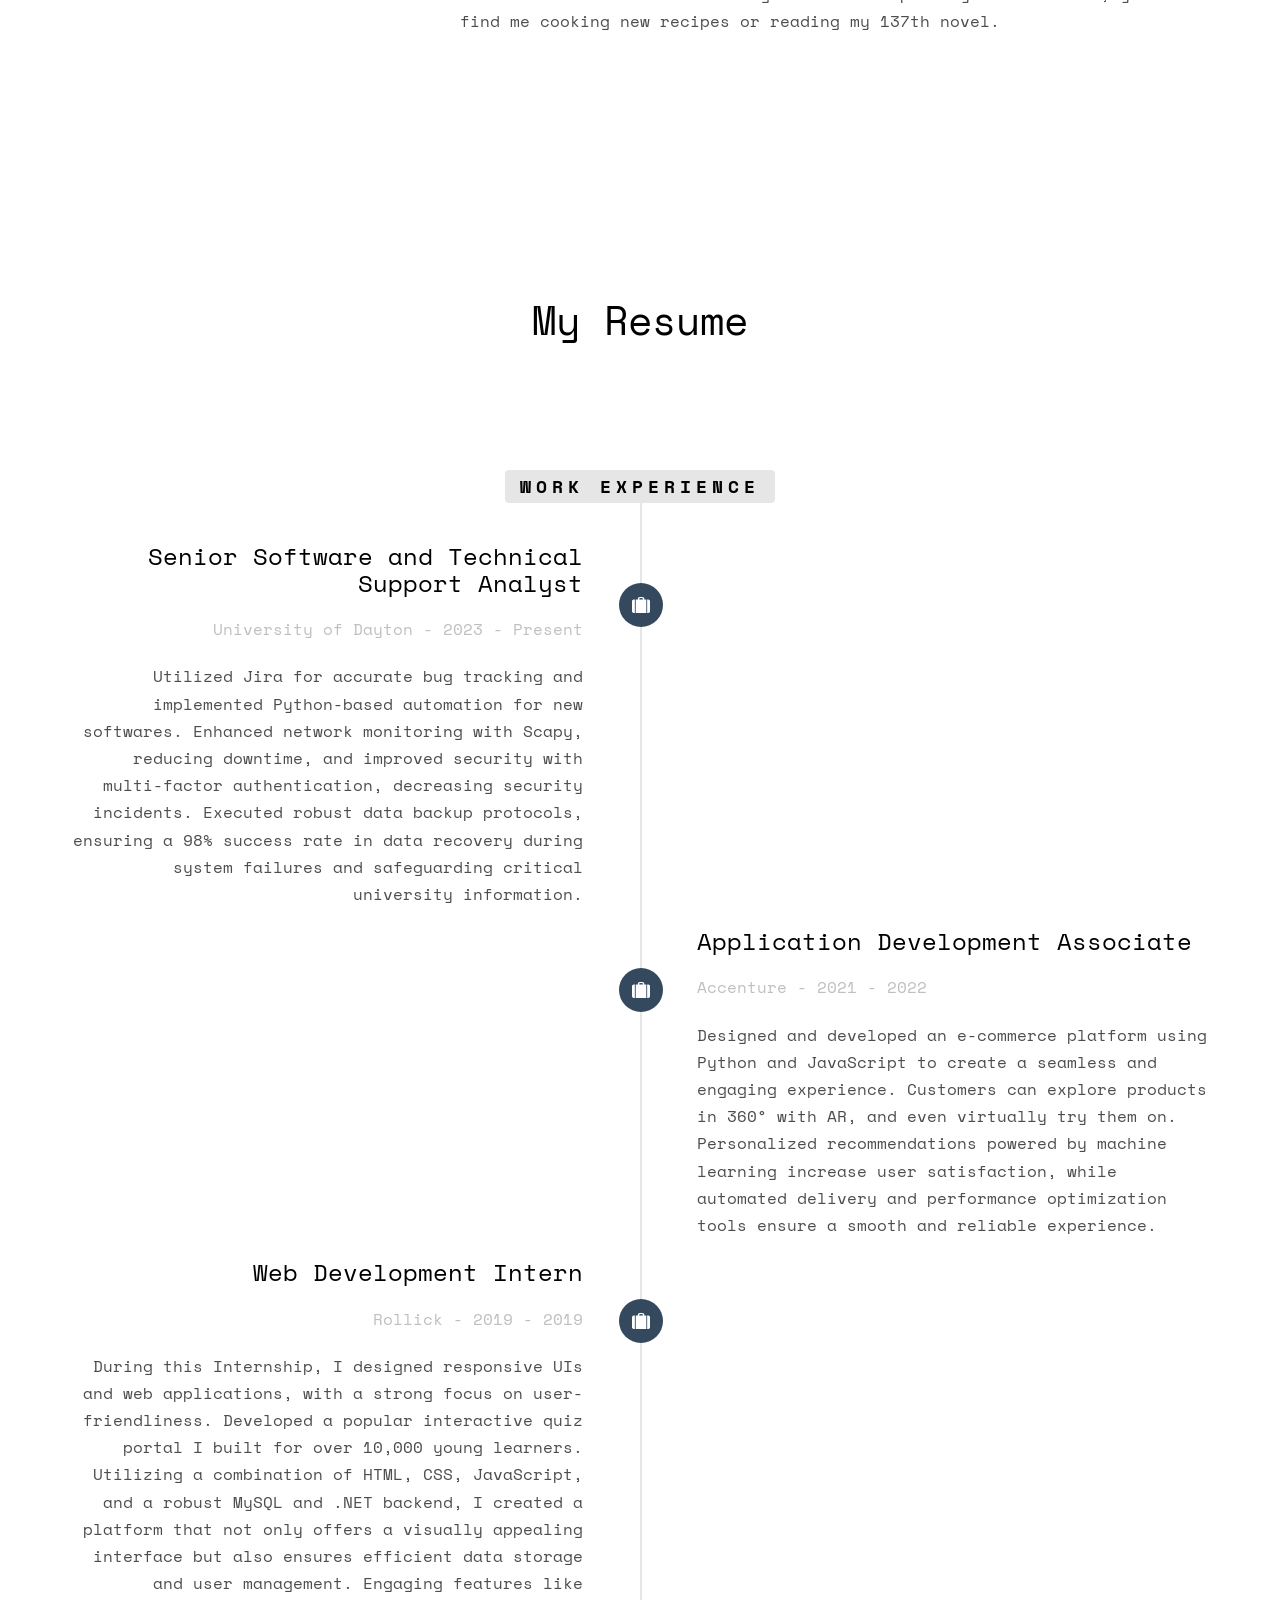
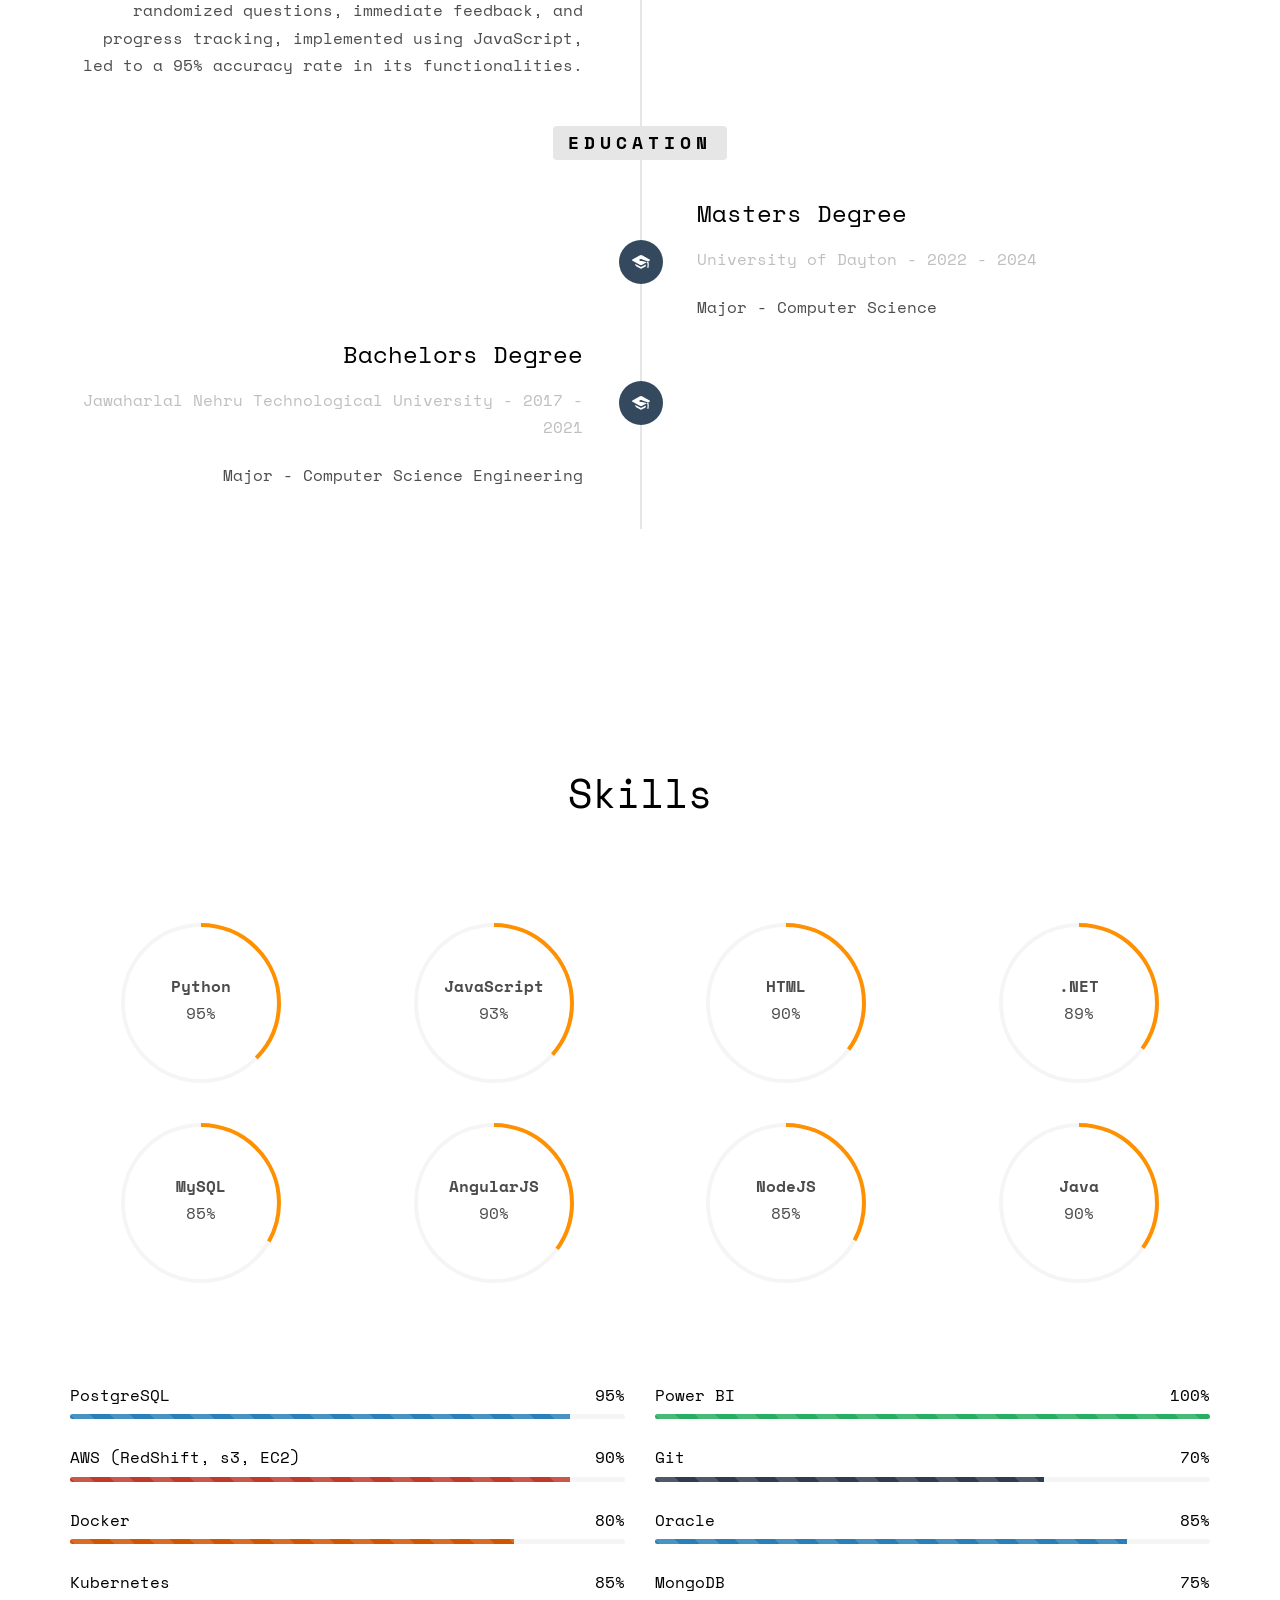
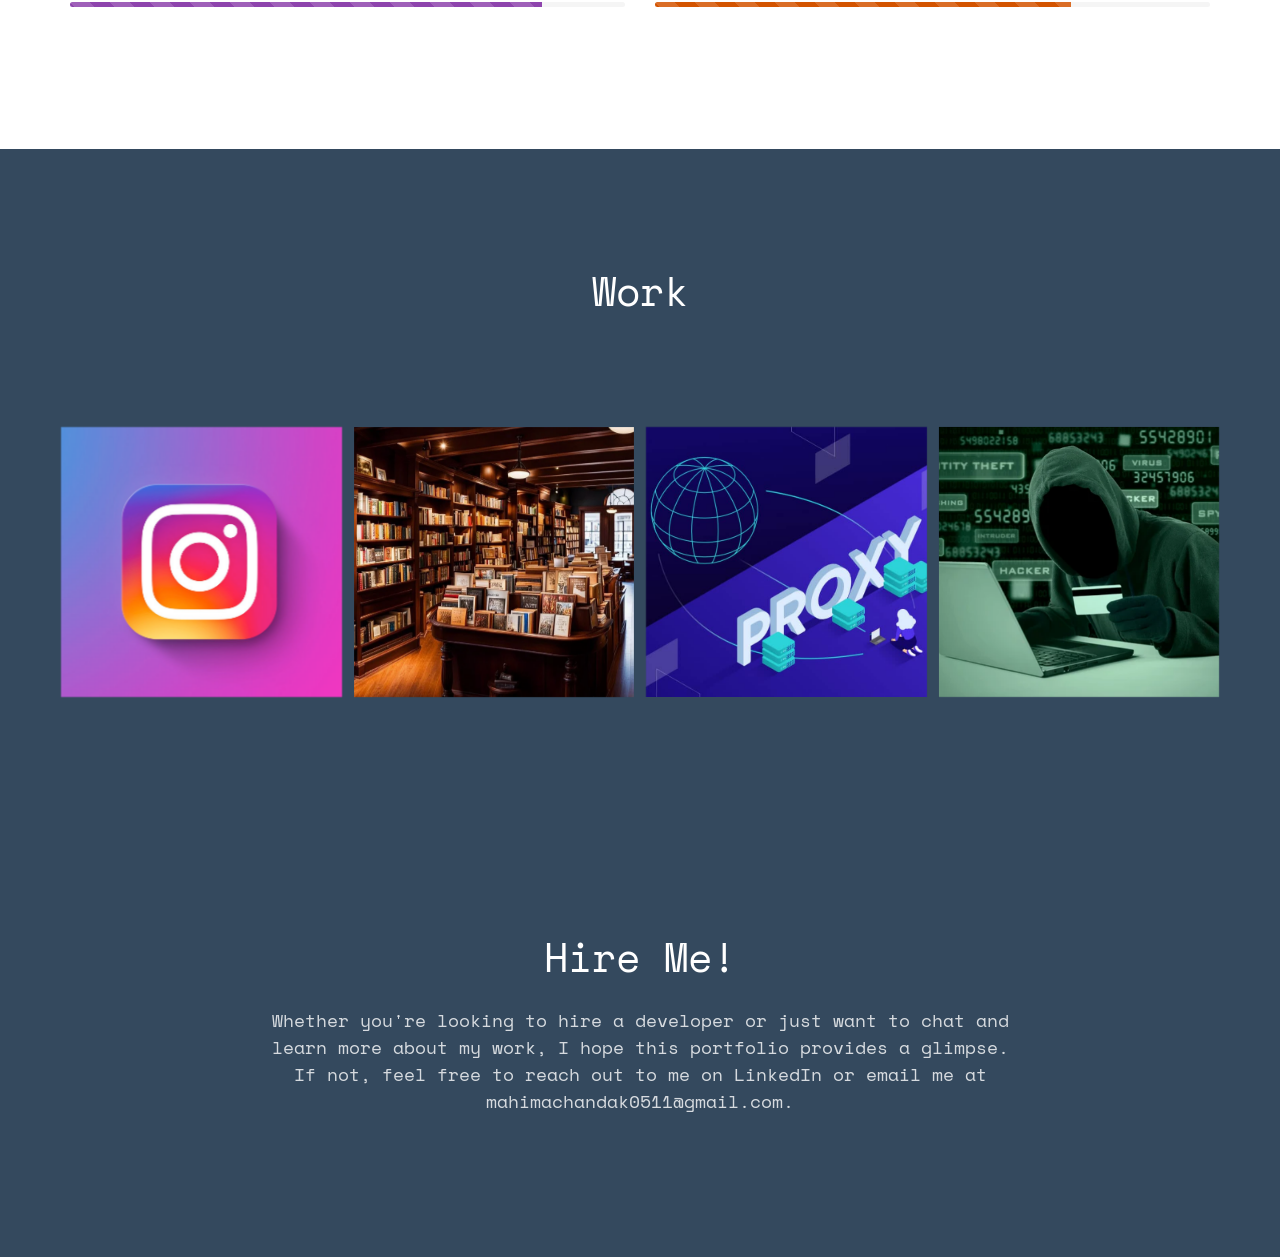
==== commit 296f73fe: "Update index.html" ====
--- a/index.html
+++ b/index.html
@@ -99,7 +99,7 @@
 					<p>I'm Mahima, an enthusiastic computer science graduate student deeply passionate about coding. My journey into the world of technology began with a tough decision between medicine and engineering. However, due to my Hemophobia, I realized that a career in medicine wasn't the best fit for me. Consequently, I redirected my aspirations toward development, recognizing that software forms the core of modern technology.
 						The spark I was missing ignited when I started playing with my first programming language, C. Back in Jr. College, I developed my first computer game in Python—a simple yet engaging rapid typing game. Since then, my love for coding has only grown.
 						</p>
-					<p>Currently, I'm pursuing my Master's degree in Computer Science with a focus on software development. I thrive on seeking new challenges to learn, grow, and contribute to the ever-evolving tech landscape.
+					<p>Currently, I'm pursuing my Master's degree in Computer Science with a focus on Data Analytics. I thrive on seeking new challenges to learn, grow, and contribute to the ever-evolving tech landscape.
 						Beyond academics, you'll find me cooking new recipes or reading my 137th novel. </p>
 					<p>
 						<!-- <ul class="fh5co-social-icons">
